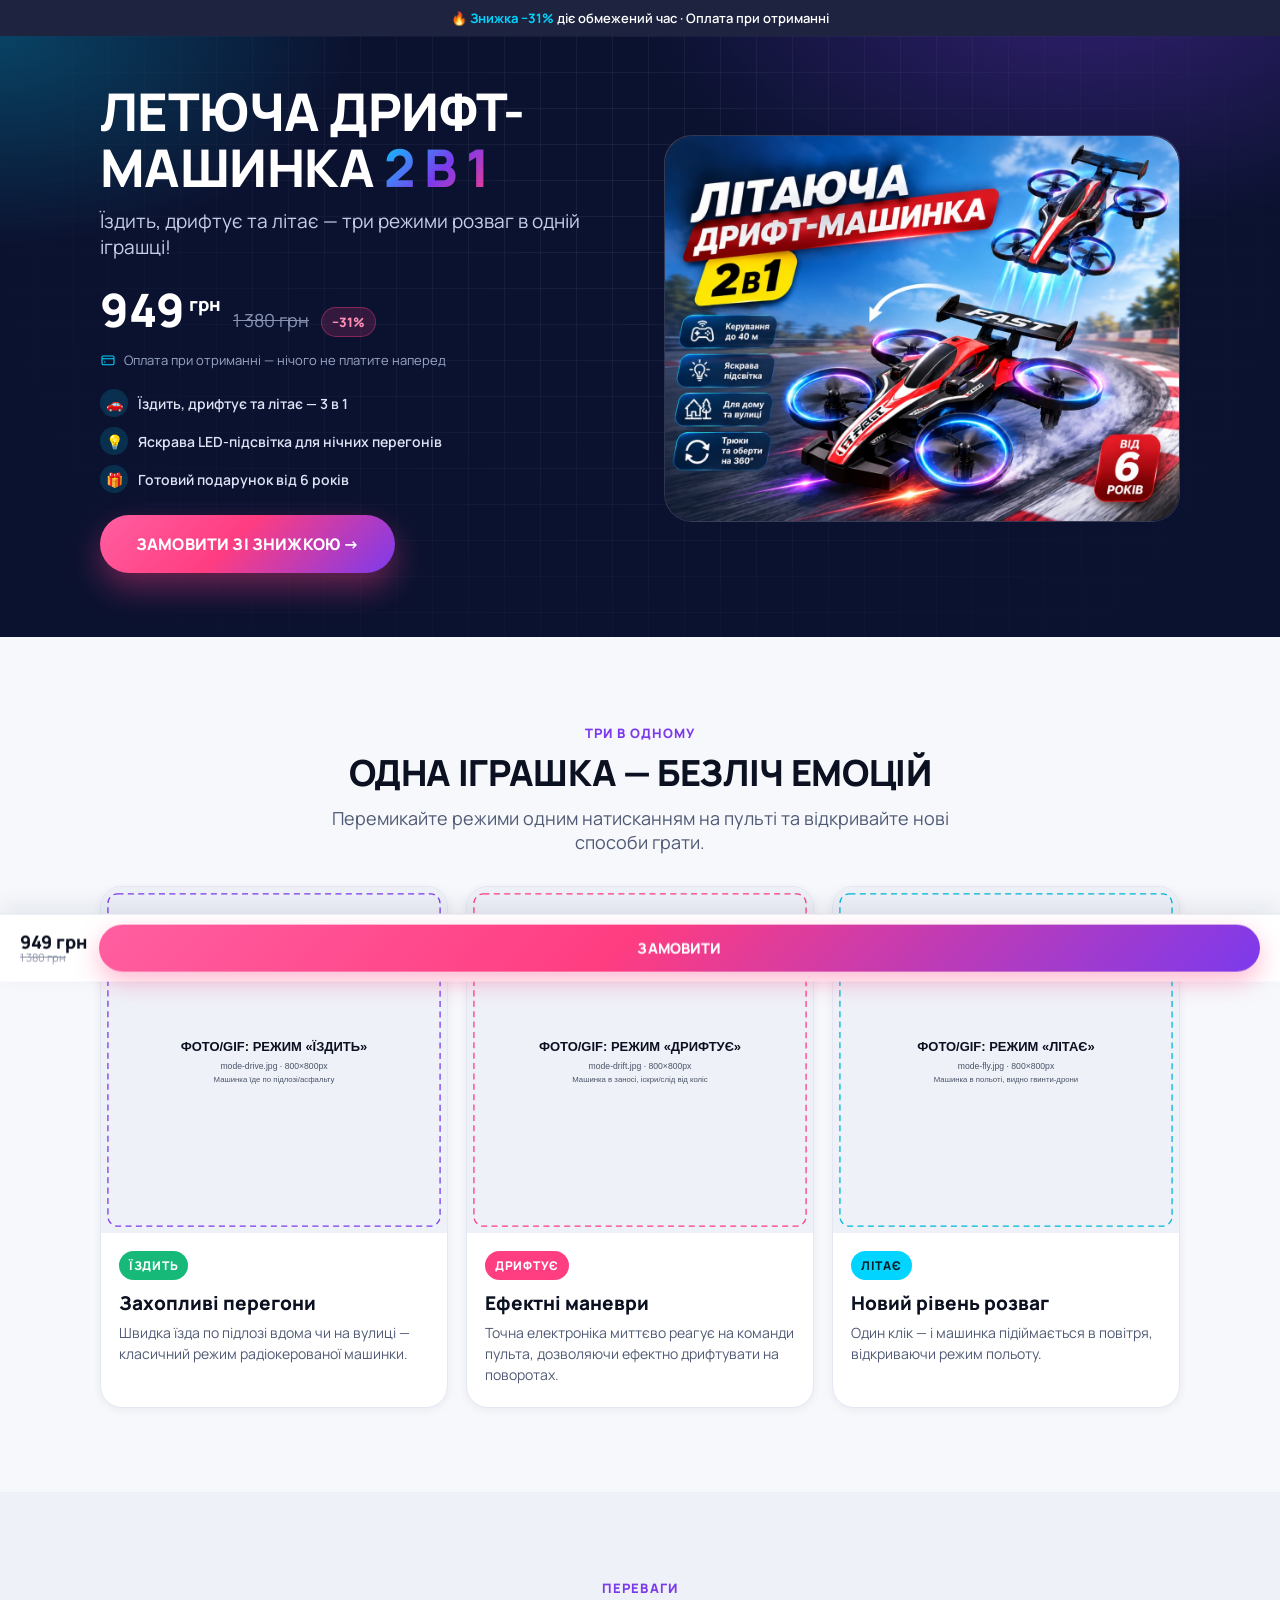
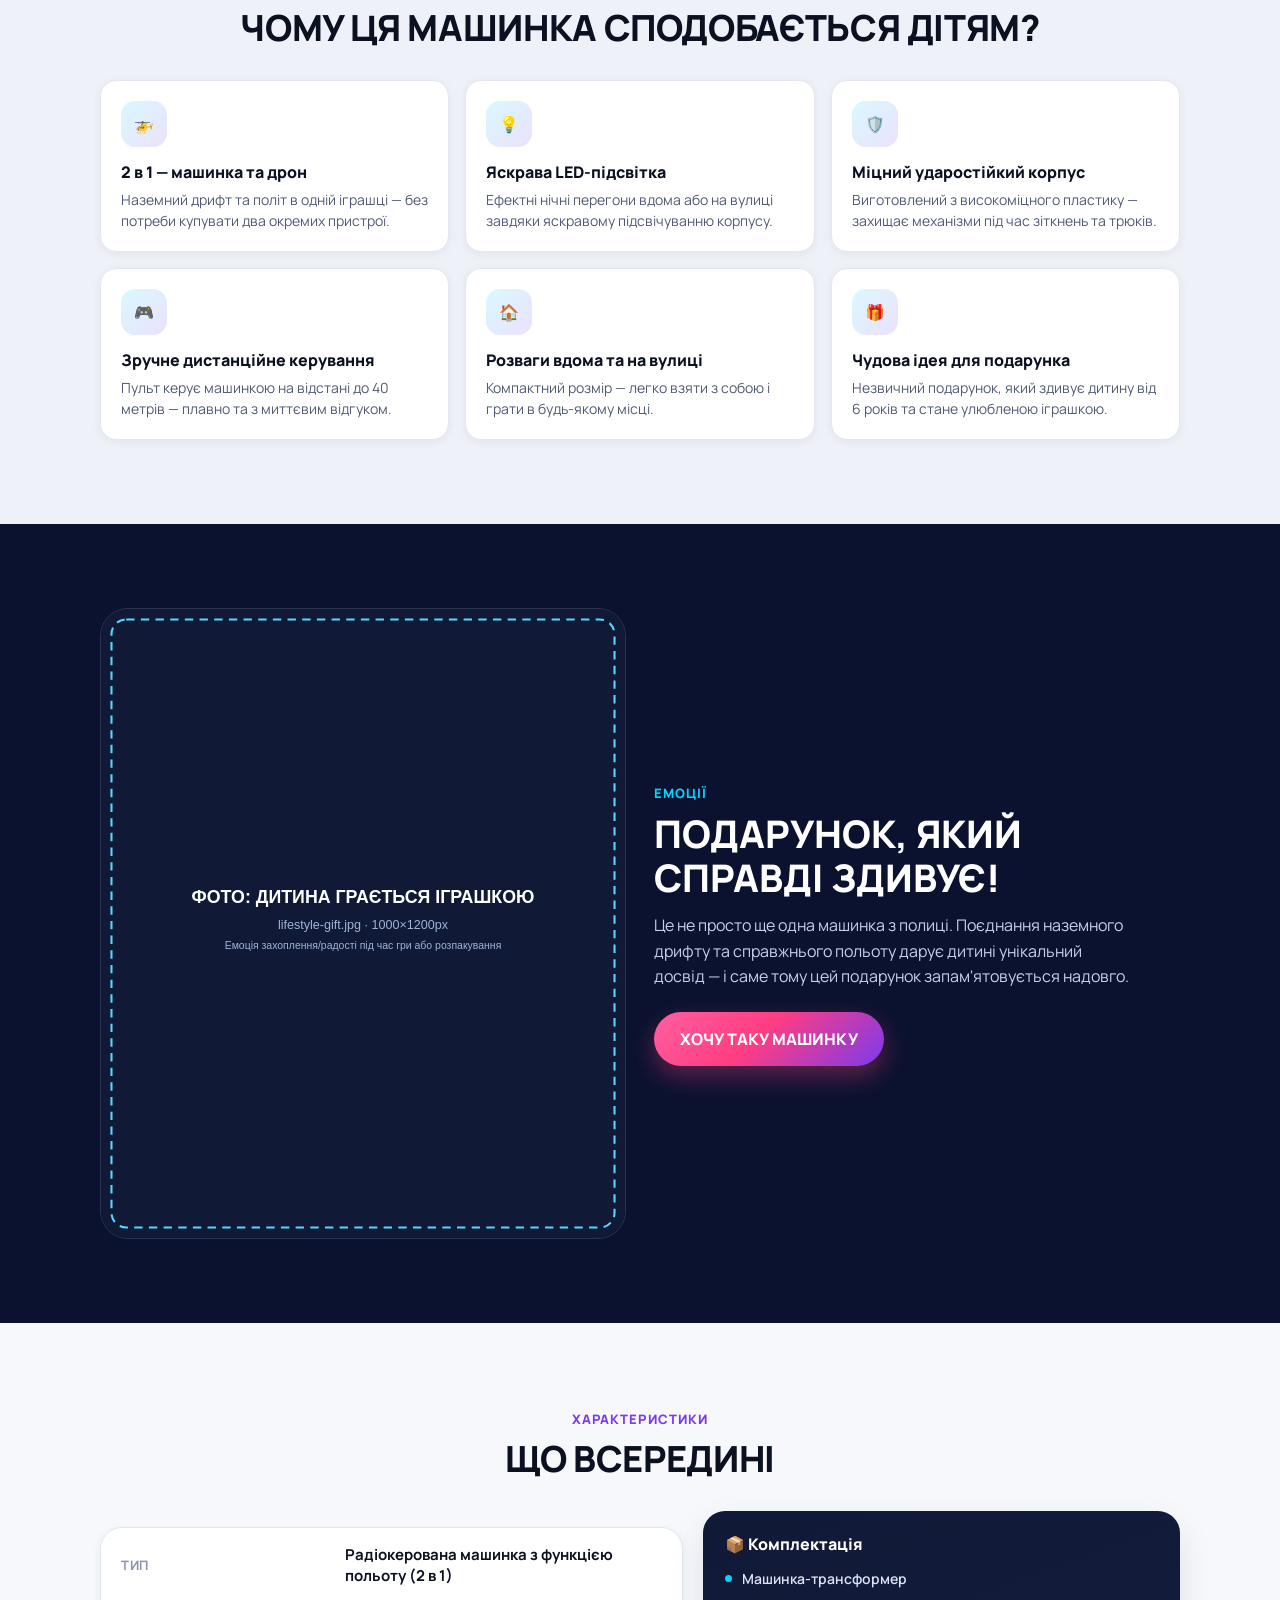
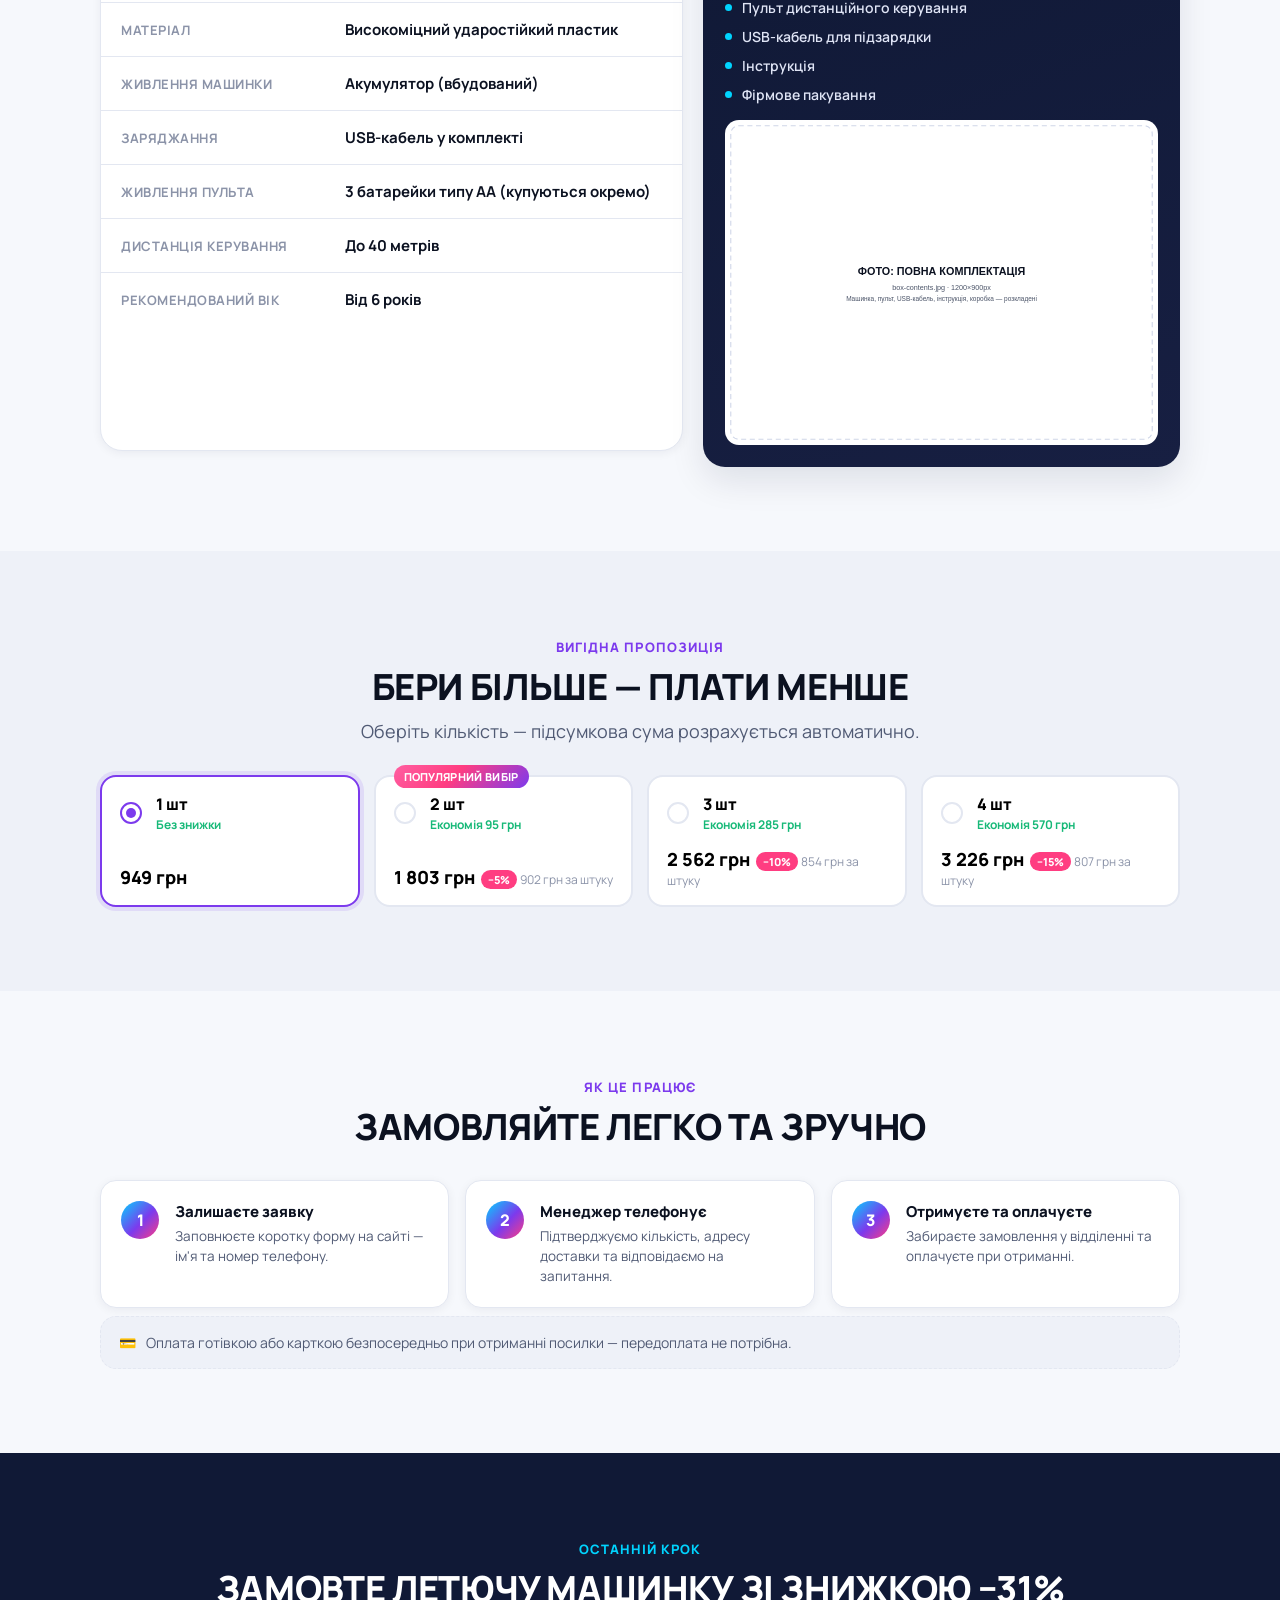
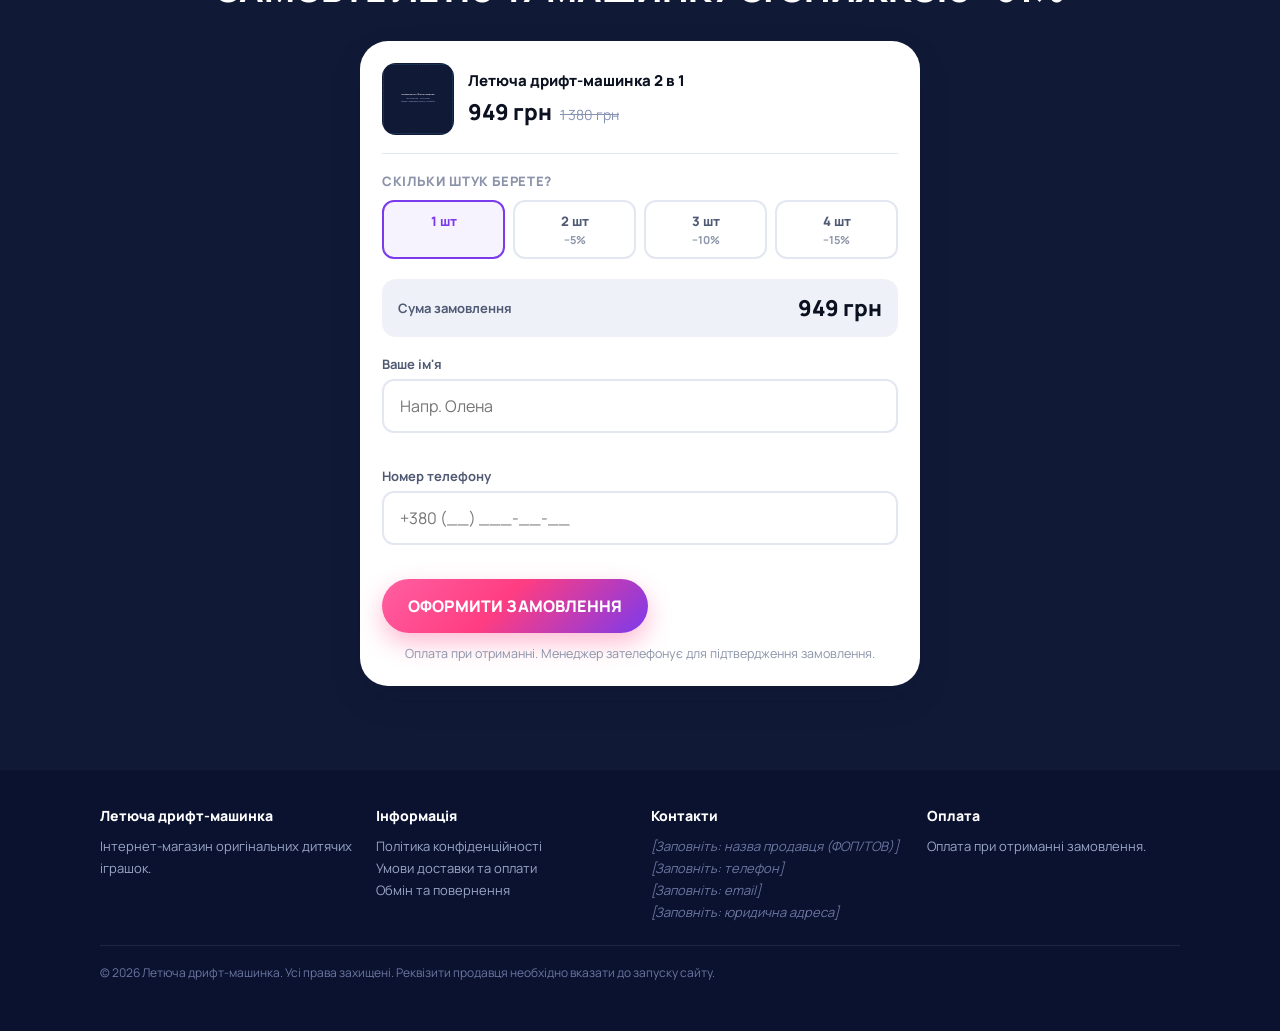
==== index.html @ 85ef07ac "Remove discount and trust badges from index.html Removed discount and trust badges from hero media s" ====
<!doctype html>
<html lang="uk">
<head>
<meta charset="UTF-8">
<meta name="viewport" content="width=device-width, initial-scale=1, viewport-fit=cover">
<title>Летюча дрифт-машинка 2 в 1 — їздить, дрифтує, літає | Знижка −31%</title>
<meta name="description" content="Радіокерована іграшка 2 в 1: їздить, дрифтує та літає. Акційна ціна 949 грн замість 1380 грн. Оплата при отриманні, доставка по всій Україні.">
<meta name="robots" content="index, follow">
<link rel="canonical" href="https://driftfly.online/">

<!-- Open Graph -->
<meta property="og:type" content="product">
<meta property="og:locale" content="uk_UA">
<meta property="og:title" content="Летюча дрифт-машинка 2 в 1 — Знижка −31%">
<meta property="og:description" content="Їздить, дрифтує та літає — три режими розваг в одній іграшці! Акція 949 грн замість 1380 грн.">
<meta property="og:image" content="https://driftfly.online/assets/img/og-image.jpg">
<meta property="og:url" content="https://driftfly.online/">
<meta name="twitter:card" content="summary_large_image">

<meta name="theme-color" content="#0b1230">
<link rel="icon" type="image/svg+xml" href="assets/img/favicon.svg">
<link rel="preconnect" href="https://fonts.googleapis.com">
<link rel="preconnect" href="https://fonts.gstatic.com" crossorigin>
<link href="https://fonts.googleapis.com/css2?family=Manrope:wght@500;600;700;800;900&display=swap" rel="stylesheet">
<link rel="stylesheet" href="assets/css/style.css">

<!--
  TODO перед запуском реклами:
  1) Вставте ID пікселів нижче (Meta Pixel, TikTok Pixel, GA4) замість заглушок.
  2) Замініть усі зображення у assets/img/ на реальні фото товару (назви файлів підписані).
-->

<!-- Meta Pixel Code -->
<script>
!function(f,b,e,v,n,t,s)
{if(f.fbq)return;n=f.fbq=function(){n.callMethod?
n.callMethod.apply(n,arguments):n.queue.push(arguments)};
if(!f._fbq)f._fbq=n;n.push=n;n.loaded=!0;n.version='2.0';
n.queue=[];t=b.createElement(e);t.async=!0;
t.src=v;s=b.getElementsByTagName(e)[0];
s.parentNode.insertBefore(t,s)}(window, document,'script',
'https://connect.facebook.net/en_US/fbevents.js');
fbq('init', '1813919706568959');
fbq('track', 'PageView');
</script>
<noscript><img height="1" width="1" style="display:none"
src="https://www.facebook.com/tr?id=1813919706568959&ev=PageView&noscript=1"
/></noscript>
<!-- End Meta Pixel Code -->

<!-- TikTok Pixel (заглушка — вставте свій PIXEL_ID) -->
<!--
<script>
!function (w, d, t) {w.TiktokAnalyticsObject=t;var ttq=w[t]=w[t]||[];ttq.methods=["page","track","identify","instances","debug","on","off","once","ready","alias","group","enableCookie","disableCookie"],ttq.setAndDefer=function(t,e){t[e]=function(){t.push([e].concat(Array.prototype.slice.call(arguments,0)))}};for(var i=0;i<ttq.methods.length;i++)ttq.setAndDefer(ttq,ttq.methods[i]);ttq.load=function(e,n){var i="https://analytics.tiktok.com/i18n/pixel/events.js";ttq._i=ttq._i||{},ttq._i[e]=[],ttq._i[e]._u=i,ttq._t=ttq._t||{},ttq._t[e]=+new Date,ttq._o=ttq._o||{},ttq._o[e]=n||{};var o=d.createElement("script");o.type="text/javascript",o.async=!0,o.src=i+"?sdkid="+e+"&lib="+t;var a=d.getElementsByTagName("script")[0];a.parentNode.insertBefore(o,a)};ttq.load('PIXEL_ID');ttq.page()}(window, document, 'ttq');
</script>
-->

<!-- GA4 (заглушка — вставте свій G-ID) -->
<!--
<script async src="https://www.googletagmanager.com/gtag/js?id=G-XXXXXXX"></script>
<script>window.dataLayer=window.dataLayer||[];function gtag(){dataLayer.push(arguments)}gtag('js',new Date());gtag('config','G-XXXXXXX');</script>
-->
</head>
<body>

<div class="topbar">
  <div class="container">
    <span>🔥 <strong>Знижка −31%</strong> діє обмежений час · Оплата при отриманні</span>
  </div>
</div>

<!-- ======================= HERO ======================= -->
<header class="hero" id="top">
  <div class="container hero-grid">
    <div class="hero-media reveal">
      <div class="hero-media-frame">
        <img src="assets/img/hero-product.jpg" alt="Летюча дрифт-машинка 2 в 1 — радіокерована іграшка, що їздить, дрифтує та літає" width="1200" height="900">
      </div>
    </div>
    <div class="hero-copy">
      <h1 class="hero-title reveal">ЛЕТЮЧА ДРИФТ-МАШИНКА <span>2 В 1</span></h1>
      <p class="hero-subtitle reveal">Їздить, дрифтує та літає — три режими розваг в одній іграшці!</p>

      <div class="hero-price-row reveal">
        <span class="price-now" id="heroPriceNow">949<sup>грн</sup></span>
        <span class="price-old">1 380 грн</span>
        <span class="price-badge">−31%</span>
      </div>
      <p class="hero-cod reveal">
        <svg width="16" height="16" viewBox="0 0 24 24" fill="none"><path d="M3 10h18M6 15h2M5 6h14a2 2 0 0 1 2 2v9a2 2 0 0 1-2 2H5a2 2 0 0 1-2-2V8a2 2 0 0 1 2-2Z" stroke="#00d4ff" stroke-width="1.6"/></svg>
        Оплата при отриманні — нічого не платите наперед
      </p>

      <ul class="hero-perks reveal">
        <li class="hero-perk"><span class="ico">🚗</span>Їздить, дрифтує та літає — 3 в 1</li>
        <li class="hero-perk"><span class="ico">💡</span>Яскрава LED-підсвітка для нічних перегонів</li>
        <li class="hero-perk"><span class="ico">🎁</span>Готовий подарунок від 6 років</li>
      </ul>

      <a href="#order" class="btn btn-cta js-cta reveal" data-cta="hero">
        ЗАМОВИТИ ЗІ ЗНИЖКОЮ →
      </a>
    </div>
  </div>
</header>

<!-- ======================= BLOCK 2: DEMO ======================= -->
<section class="section-pad" id="demo">
  <div class="container">
    <div class="section-head reveal">
      <span class="eyebrow">Три в одному</span>
      <h2 class="section-title">ОДНА ІГРАШКА — БЕЗЛІЧ ЕМОЦІЙ</h2>
      <p class="section-sub">Перемикайте режими одним натисканням на пульті та відкривайте нові способи грати.</p>
    </div>
    <div class="modes-grid">
      <article class="mode-card reveal">
        <img src="assets/img/mode-drive.svg" alt="Машинка в режимі їзди по землі" loading="lazy" width="800" height="800">
        <div class="mode-card-body">
          <span class="mode-tag mode-tag--drive">Їздить</span>
          <h3>Захопливі перегони</h3>
          <p>Швидка їзда по підлозі вдома чи на вулиці — класичний режим радіокерованої машинки.</p>
        </div>
      </article>
      <article class="mode-card reveal">
        <img src="assets/img/mode-drift.svg" alt="Машинка в режимі дрифту з ефектним заносом" loading="lazy" width="800" height="800">
        <div class="mode-card-body">
          <span class="mode-tag mode-tag--drift">Дрифтує</span>
          <h3>Ефектні маневри</h3>
          <p>Точна електроніка миттєво реагує на команди пульта, дозволяючи ефектно дрифтувати на поворотах.</p>
        </div>
      </article>
      <article class="mode-card reveal">
        <img src="assets/img/mode-fly.svg" alt="Машинка в режимі польоту" loading="lazy" width="800" height="800">
        <div class="mode-card-body">
          <span class="mode-tag mode-tag--fly">Літає</span>
          <h3>Новий рівень розваг</h3>
          <p>Один клік — і машинка підіймається в повітря, відкриваючи режим польоту.</p>
        </div>
      </article>
    </div>
  </div>
</section>

<!-- ======================= BLOCK 3: ADVANTAGES ======================= -->
<section class="section-pad" style="background:var(--surface-alt)" id="advantages">
  <div class="container">
    <div class="section-head reveal">
      <span class="eyebrow">Переваги</span>
      <h2 class="section-title">ЧОМУ ЦЯ МАШИНКА СПОДОБАЄТЬСЯ ДІТЯМ?</h2>
    </div>
    <div class="adv-grid">
      <div class="adv-card reveal">
        <div class="adv-ico">🚁</div>
        <h3>2 в 1 — машинка та дрон</h3>
        <p>Наземний дрифт та політ в одній іграшці — без потреби купувати два окремих пристрої.</p>
      </div>
      <div class="adv-card reveal">
        <div class="adv-ico">💡</div>
        <h3>Яскрава LED-підсвітка</h3>
        <p>Ефектні нічні перегони вдома або на вулиці завдяки яскравому підсвічуванню корпусу.</p>
      </div>
      <div class="adv-card reveal">
        <div class="adv-ico">🛡️</div>
        <h3>Міцний ударостійкий корпус</h3>
        <p>Виготовлений з високоміцного пластику — захищає механізми під час зіткнень та трюків.</p>
      </div>
      <div class="adv-card reveal">
        <div class="adv-ico">🎮</div>
        <h3>Зручне дистанційне керування</h3>
        <p>Пульт керує машинкою на відстані до 40 метрів — плавно та з миттєвим відгуком.</p>
      </div>
      <div class="adv-card reveal">
        <div class="adv-ico">🏠</div>
        <h3>Розваги вдома та на вулиці</h3>
        <p>Компактний розмір — легко взяти з собою і грати в будь-якому місці.</p>
      </div>
      <div class="adv-card reveal">
        <div class="adv-ico">🎁</div>
        <h3>Чудова ідея для подарунка</h3>
        <p>Незвичний подарунок, який здивує дитину від 6 років та стане улюбленою іграшкою.</p>
      </div>
    </div>
  </div>
</section>

<!-- ======================= BLOCK 4: EMOTIONAL ======================= -->
<section class="section-pad emo" id="emotional">
  <div class="container emo-grid">
    <div class="emo-media reveal">
      <img src="assets/img/lifestyle-gift.svg" alt="Дитина грається летючою дрифт-машинкою" loading="lazy" width="1000" height="1200">
    </div>
    <div class="reveal">
      <span class="eyebrow" style="color:var(--cyan)">Емоції</span>
      <h2>ПОДАРУНОК, ЯКИЙ СПРАВДІ ЗДИВУЄ!</h2>
      <p>Це не просто ще одна машинка з полиці. Поєднання наземного дрифту та справжнього польоту дарує дитині унікальний досвід — і саме тому цей подарунок запам'ятовується надовго.</p>
      <a href="#order" class="btn btn-cta js-cta" data-cta="emotional">ХОЧУ ТАКУ МАШИНКУ</a>
    </div>
  </div>
</section>

<!-- ======================= BLOCK 5: SPECS ======================= -->
<section class="section-pad" id="specs">
  <div class="container">
    <div class="section-head reveal">
      <span class="eyebrow">Характеристики</span>
      <h2 class="section-title">ЩО ВСЕРЕДИНІ</h2>
    </div>
    <div class="specs-wrap">
      <dl class="specs-table reveal">
        <div class="specs-row">
          <dt>Тип</dt>
          <dd>Радіокерована машинка з функцією польоту (2 в 1)</dd>
        </div>
        <div class="specs-row">
          <dt>Матеріал</dt>
          <dd>Високоміцний ударостійкий пластик</dd>
        </div>
        <div class="specs-row">
          <dt>Живлення машинки</dt>
          <dd>Акумулятор (вбудований)</dd>
        </div>
        <div class="specs-row">
          <dt>Заряджання</dt>
          <dd>USB-кабель у комплекті</dd>
        </div>
        <div class="specs-row">
          <dt>Живлення пульта</dt>
          <dd>3 батарейки типу АА (купуються окремо)</dd>
        </div>
        <div class="specs-row">
          <dt>Дистанція керування</dt>
          <dd>До 40 метрів</dd>
        </div>
        <div class="specs-row">
          <dt>Рекомендований вік</dt>
          <dd>Від 6 років</dd>
        </div>
      </dl>
      <div class="kit-card reveal">
        <h3>📦 Комплектація</h3>
        <ul class="kit-list">
          <li><span class="dot"></span>Машинка-трансформер</li>
          <li><span class="dot"></span>Пульт дистанційного керування</li>
          <li><span class="dot"></span>USB-кабель для підзарядки</li>
          <li><span class="dot"></span>Інструкція</li>
          <li><span class="dot"></span>Фірмове пакування</li>
        </ul>
        <img src="assets/img/box-contents.svg" alt="Повна комплектація: машинка, пульт, USB-кабель, інструкція та коробка" loading="lazy" style="margin-top:16px;border-radius:14px" width="1200" height="900">
      </div>
    </div>
  </div>
</section>

<!-- ======================= BLOCK 6: BUNDLES ======================= -->
<section class="section-pad" style="background:var(--surface-alt)" id="bundles">
  <div class="container">
    <div class="section-head reveal">
      <span class="eyebrow">Вигідна пропозиція</span>
      <h2 class="section-title">БЕРИ БІЛЬШЕ — ПЛАТИ МЕНШЕ</h2>
      <p class="section-sub">Оберіть кількість — підсумкова сума розрахується автоматично.</p>
    </div>
    <div class="bundle-grid reveal" id="bundleGrid" role="group" aria-label="Вибір кількості">
      <!-- заповнюється JS із #qtyData, розмітка нижче — фолбек без JS -->
    </div>
    <template id="qtyCardTpl">
      <button type="button" class="qty-card js-qty-card" data-qty="">
        <span class="qty-badge-pop" hidden>ПОПУЛЯРНИЙ ВИБІР</span>
        <span class="qty-left">
          <span class="qty-radio" aria-hidden="true"></span>
          <span>
            <span class="qty-count"></span><br>
            <span class="qty-save"></span>
          </span>
        </span>
        <span class="qty-right">
          <span class="qty-total"></span>
          <span class="qty-each"></span>
        </span>
      </button>
    </template>
  </div>
</section>

<!-- ======================= BLOCK 7: DELIVERY ======================= -->
<section class="section-pad" id="delivery">
  <div class="container">
    <div class="section-head reveal">
      <span class="eyebrow">Як це працює</span>
      <h2 class="section-title">ЗАМОВЛЯЙТЕ ЛЕГКО ТА ЗРУЧНО</h2>
    </div>
    <div class="steps-grid">
      <div class="step-card reveal">
        <span class="step-num">1</span>
        <div><h3>Залишаєте заявку</h3><p>Заповнюєте коротку форму на сайті — ім'я та номер телефону.</p></div>
      </div>
      <div class="step-card reveal">
        <span class="step-num">2</span>
        <div><h3>Менеджер телефонує</h3><p>Підтверджуємо кількість, адресу доставки та відповідаємо на запитання.</p></div>
      </div>
      <div class="step-card reveal">
        <span class="step-num">3</span>
        <div><h3>Отримуєте та оплачуєте</h3><p>Забираєте замовлення у відділенні та оплачуєте при отриманні.</p></div>
      </div>
    </div>
    <p class="cod-note reveal">💳 <span>Оплата готівкою або карткою безпосередньо при отриманні посилки — передоплата не потрібна.</span></p>
  </div>
</section>

<!-- ======================= BLOCK 8: ORDER FORM ======================= -->
<section class="section-pad order-section" id="order">
  <div class="container">
    <div class="section-head reveal">
      <span class="eyebrow" style="color:var(--cyan)">Останній крок</span>
      <h2 class="section-title section-title--light">ЗАМОВТЕ ЛЕТЮЧУ МАШИНКУ ЗІ ЗНИЖКОЮ −31%</h2>
    </div>

    <div class="order-wrap reveal">
      <div class="order-form-inner" id="orderFormInner">
        <div class="order-product">
          <img src="assets/img/hero-product.svg" alt="Летюча дрифт-машинка 2 в 1" width="72" height="72">
          <div>
            <h3>Летюча дрифт-машинка 2 в 1</h3>
            <div class="order-price-row">
              <span class="price-now" id="orderPriceNow">949 грн</span>
              <span class="price-old" id="orderPriceOld">1 380 грн</span>
            </div>
          </div>
        </div>

        <span class="qty-label">Скільки штук берете?</span>
        <div class="order-qty-grid" id="orderQtyGrid" role="group" aria-label="Кількість товару"></div>

        <div class="order-total-row">
          <span>Сума замовлення</span>
          <strong id="orderTotal">949 грн</strong>
        </div>

        <form id="orderForm" novalidate autocomplete="on">
          <div class="form-status" id="formStatus" role="status" aria-live="polite"></div>

          <div class="field">
            <label for="fName">Ваше ім'я</label>
            <input type="text" id="fName" name="name" placeholder="Напр. Олена" autocomplete="name" required minlength="2">
            <div class="field-error" id="fNameError"></div>
          </div>

          <div class="field">
            <label for="fPhone">Номер телефону</label>
            <input type="tel" id="fPhone" name="phone" placeholder="+380 (__) ___-__-__" autocomplete="tel" inputmode="tel" required>
            <div class="field-error" id="fPhoneError"></div>
          </div>

          <input type="hidden" name="qty" id="fQty" value="1">
          <input type="hidden" name="total" id="fTotal" value="949">
          <input type="hidden" name="product" value="Летюча дрифт-машинка 2 в 1">
          <!-- honeypot проти ботів -->
          <input type="text" name="website" id="fHoneypot" class="visually-hidden" tabindex="-1" autocomplete="off">

          <button type="submit" class="btn btn-cta" id="submitBtn">
            <span id="submitBtnText">ОФОРМИТИ ЗАМОВЛЕННЯ</span>
          </button>
          <p class="order-fineprint">Оплата при отриманні. Менеджер зателефонує для підтвердження замовлення.</p>
        </form>
      </div>

      <div class="order-success" id="orderSuccess">
        <div class="ico">
          <svg width="30" height="30" viewBox="0 0 24 24" fill="none"><path d="M5 13l4 4L19 7" stroke="currentColor" stroke-width="2.4" stroke-linecap="round" stroke-linejoin="round"/></svg>
        </div>
        <h3>Дякуємо за замовлення!</h3>
        <p>Ми отримали вашу заявку. Менеджер зателефонує найближчим часом для підтвердження деталей доставки.</p>
      </div>
    </div>
  </div>
</section>

<!-- ======================= FOOTER ======================= -->
<footer class="site-footer" id="contacts">
  <div class="container">
    <div class="footer-grid">
      <div class="footer-col">
        <h4>Летюча дрифт-машинка</h4>
        <p>Інтернет-магазин оригінальних дитячих іграшок.</p>
      </div>
      <div class="footer-col">
        <h4>Інформація</h4>
        <ul>
          <li><a href="privacy-policy.html">Політика конфіденційності</a></li>
          <li><a href="delivery-terms.html">Умови доставки та оплати</a></li>
          <li><a href="returns.html">Обмін та повернення</a></li>
        </ul>
      </div>
      <div class="footer-col">
        <h4>Контакти</h4>
        <p class="footer-fill">
          [Заповніть: назва продавця (ФОП/ТОВ)]<br>
          [Заповніть: телефон]<br>
          [Заповніть: email]<br>
          [Заповніть: юридична адреса]
        </p>
      </div>
      <div class="footer-col">
        <h4>Оплата</h4>
        <p>Оплата при отриманні замовлення.</p>
      </div>
    </div>
    <div class="footer-bottom">
      © <span id="yearNow">2026</span> Летюча дрифт-машинка. Усі права захищені. Реквізити продавця необхідно вказати до запуску сайту.
    </div>
  </div>
</footer>

<!-- ======================= STICKY MOBILE CTA ======================= -->
<div class="sticky-cta" id="stickyCta">
  <div class="sticky-cta-price">
    <span class="now" id="stickyPrice">949 грн</span>
    <span class="old">1 380 грн</span>
  </div>
  <a href="#order" class="btn btn-cta js-cta" data-cta="sticky" style="flex:1">ЗАМОВИТИ</a>
</div>

<script src="assets/js/main.js" defer></script>
</body>
</html>
---- assets/css/style.css ----
/* ===== Design tokens ===== */
:root{
  --bg:#f6f8fc;
  --surface:#ffffff;
  --surface-alt:#eef1f8;
  --ink:#0b1120;
  --ink-soft:#505a74;
  --ink-faint:#8b93a8;
  --line:#e3e7f1;

  --navy:#0b1230;
  --navy-soft:#101936;
  --navy-line:rgba(255,255,255,.12);

  --cyan:#00d4ff;
  --violet:#7c3aed;
  --pink:#ff3d81;
  --grad-brand:linear-gradient(135deg,var(--cyan),var(--violet) 55%,var(--pink));
  --grad-cta:linear-gradient(135deg,#ff5fa1,#ff3d81 45%,#7c3aed);
  --success:#17b978;
  --danger:#e4435d;

  --radius-xl:28px;
  --radius-lg:22px;
  --radius-md:16px;
  --radius-sm:10px;
  --shadow-sm:0 2px 10px rgba(14,20,45,.06);
  --shadow-md:0 14px 34px rgba(14,20,45,.10);
  --shadow-cta:0 10px 24px rgba(255,61,129,.35);

  --container:1120px;
  --gutter:20px;
}

*,*::before,*::after{box-sizing:border-box}
html{scroll-behavior:smooth}
body{
  margin:0;
  background:var(--bg);
  color:var(--ink);
  font-family:"Manrope",-apple-system,BlinkMacSystemFont,"Segoe UI",Roboto,Helvetica,Arial,sans-serif;
  -webkit-font-smoothing:antialiased;
  overflow-x:hidden;
}
img{max-width:100%;height:auto;display:block}
h1,h2,h3,h4,p,ul{margin:0}
ul{padding:0;list-style:none}
a{color:inherit;text-decoration:none}
button{font-family:inherit;cursor:pointer}
.container{max-width:var(--container);margin:0 auto;padding:0 var(--gutter)}
section{position:relative}
.visually-hidden{position:absolute;width:1px;height:1px;overflow:hidden;clip:rect(0 0 0 0);white-space:nowrap}

/* ===== Section heading ===== */
.eyebrow{
  display:inline-block;font-size:13px;font-weight:800;letter-spacing:.08em;
  color:var(--violet);text-transform:uppercase;margin-bottom:10px;
}
.section-title{
  font-size:clamp(24px,5vw,36px);
  font-weight:800;line-height:1.15;letter-spacing:-.01em;
  margin-bottom:12px;
}
.section-title--light{color:#fff}
.section-sub{
  font-size:clamp(15px,3.2vw,18px);color:var(--ink-soft);max-width:640px;
}
.section-head{margin-bottom:32px;text-align:center}
.section-head .section-sub{margin:0 auto}
.section-pad{padding:56px 0}

/* reveal-on-scroll */
.reveal{opacity:0;transform:translateY(18px);transition:opacity .6s ease,transform .6s ease}
.reveal.is-visible{opacity:1;transform:translateY(0)}
@media (prefers-reduced-motion:reduce){
  .reveal{opacity:1;transform:none;transition:none}
  html{scroll-behavior:auto}
}

/* ===== Top bar ===== */
.topbar{
  position:sticky;top:0;z-index:40;background:rgba(11,18,48,.92);
  backdrop-filter:blur(8px);color:#fff;font-size:13px;font-weight:600;
}
.topbar .container{display:flex;align-items:center;justify-content:center;gap:8px;padding:9px var(--gutter);text-align:center}
.topbar strong{color:var(--cyan)}

/* ===== Buttons ===== */
.btn{
  display:inline-flex;align-items:center;justify-content:center;gap:8px;
  border:none;border-radius:999px;font-weight:800;letter-spacing:.01em;
  padding:16px 26px;font-size:16px;transition:transform .15s ease,box-shadow .15s ease,opacity .15s ease;
  width:100%;
}
.btn:active{transform:scale(.98)}
.btn-cta{
  background:var(--grad-cta);color:#fff;box-shadow:var(--shadow-cta);
}
.btn-cta:hover{box-shadow:0 16px 30px rgba(255,61,129,.42)}
.btn-ghost{
  background:#fff;color:var(--navy);border:2px solid var(--line);
}
.btn-sm{width:auto;padding:10px 18px;font-size:14px}
.btn[disabled]{opacity:.6;pointer-events:none}
.btn-icon-pulse{position:relative}

/* ===== HERO ===== */
.hero{
  background:
    radial-gradient(760px 420px at 85% -10%, rgba(124,58,237,.35), transparent 60%),
    radial-gradient(640px 380px at 0% 0%, rgba(0,212,255,.25), transparent 55%),
    var(--navy);
  color:#fff;
  padding:28px 0 40px;
  overflow:hidden;
}
.hero::after{
  content:"";position:absolute;inset:0;pointer-events:none;opacity:.5;
  background-image:linear-gradient(var(--navy-line) 1px,transparent 1px),linear-gradient(90deg,var(--navy-line) 1px,transparent 1px);
  background-size:36px 36px;
  mask-image:radial-gradient(circle at 50% 20%, #000 0%, transparent 72%);
}
.hero .container{position:relative;z-index:1}
.hero-grid{display:grid;gap:28px}
.hero-media{order:1}
.hero-media-frame{
  position:relative;border-radius:var(--radius-xl);overflow:hidden;
  background:linear-gradient(160deg,rgba(255,255,255,.06),rgba(255,255,255,0));
  border:1px solid rgba(255,255,255,.14);
}
.hero-media-frame img{border-radius:var(--radius-xl)}
.badge-discount{
  position:absolute;top:14px;left:14px;background:var(--grad-cta);color:#fff;
  font-weight:800;font-size:13px;padding:8px 14px;border-radius:999px;box-shadow:var(--shadow-cta);
}
.badge-trust{
  position:absolute;bottom:14px;right:14px;background:rgba(11,18,48,.8);
  border:1px solid rgba(255,255,255,.18);color:#fff;font-size:12px;font-weight:700;
  padding:8px 12px;border-radius:999px;backdrop-filter:blur(4px);
}
.hero-copy{order:2}
.hero-title{
  font-size:clamp(28px,7.2vw,46px);font-weight:900;line-height:1.08;letter-spacing:-.01em;
  margin-bottom:12px;
}
.hero-title span{
  background:var(--grad-brand);-webkit-background-clip:text;background-clip:text;color:transparent;
}
.hero-subtitle{font-size:clamp(15px,4vw,19px);color:#c7cfe8;margin-bottom:18px;max-width:46ch}
.hero-price-row{
  display:flex;align-items:baseline;gap:12px;flex-wrap:wrap;margin-bottom:6px;
}
.price-now{font-size:clamp(34px,9vw,46px);font-weight:900;color:#fff}
.price-now sup{font-size:.4em;font-weight:800;margin-left:4px}
.price-old{font-size:18px;color:#8893b4;text-decoration:line-through}
.price-badge{
  background:rgba(255,61,129,.16);color:#ff8fb8;border:1px solid rgba(255,61,129,.4);
  font-weight:800;font-size:13px;padding:5px 10px;border-radius:999px;
}
.hero-cod{font-size:13px;color:#9aa6c6;margin:10px 0 20px;display:flex;align-items:center;gap:8px}
.hero-cod svg{flex:none}
.hero-perks{display:grid;gap:10px;margin-bottom:22px}
.hero-perk{display:flex;align-items:center;gap:10px;font-size:14px;color:#dfe4f5;font-weight:600}
.hero-perk .ico{
  flex:none;width:28px;height:28px;border-radius:50%;display:grid;place-items:center;
  background:rgba(0,212,255,.15);color:var(--cyan);
}
.hero .btn-cta{box-shadow:0 14px 32px rgba(255,61,129,.4)}

/* ===== Modes block ===== */
.modes-grid{display:grid;gap:18px}
.mode-card{
  background:var(--surface);border-radius:var(--radius-lg);overflow:hidden;
  box-shadow:var(--shadow-sm);border:1px solid var(--line);
}
.mode-card img{aspect-ratio:1/1;object-fit:cover;width:100%}
.mode-card-body{padding:18px 18px 22px}
.mode-tag{
  display:inline-flex;align-items:center;gap:6px;font-size:12px;font-weight:800;
  text-transform:uppercase;letter-spacing:.06em;color:#fff;padding:6px 10px;border-radius:999px;margin-bottom:10px;
}
.mode-tag--drive{background:#17b978}
.mode-tag--drift{background:var(--pink)}
.mode-tag--fly{background:var(--cyan);color:#06222c}
.mode-card h3{font-size:19px;font-weight:800;margin-bottom:6px}
.mode-card p{font-size:14px;color:var(--ink-soft);line-height:1.5}

/* ===== Advantages ===== */
.adv-grid{display:grid;gap:16px}
.adv-card{
  background:var(--surface);border:1px solid var(--line);border-radius:var(--radius-md);
  padding:20px;box-shadow:var(--shadow-sm);
}
.adv-ico{
  width:46px;height:46px;border-radius:14px;display:grid;place-items:center;margin-bottom:14px;
  background:linear-gradient(135deg,rgba(0,212,255,.15),rgba(124,58,237,.15));color:var(--violet);
}
.adv-card h3{font-size:16px;font-weight:800;margin-bottom:6px}
.adv-card p{font-size:14px;color:var(--ink-soft);line-height:1.5}

/* ===== Emotional block ===== */
.emo{background:var(--navy);color:#fff;overflow:hidden}
.emo-grid{display:grid;gap:28px;align-items:center}
.emo-media{border-radius:var(--radius-xl);overflow:hidden;border:1px solid rgba(255,255,255,.14)}
.emo h2{font-size:clamp(26px,6.5vw,38px);font-weight:900;line-height:1.15;margin-bottom:14px}
.emo p{color:#c7cfe8;font-size:16px;line-height:1.6;margin-bottom:22px;max-width:48ch}
.emo .btn-cta{max-width:340px}

/* ===== Specs ===== */
.specs-wrap{display:grid;gap:20px}
.specs-table{
  background:var(--surface);border:1px solid var(--line);border-radius:var(--radius-lg);
  overflow:hidden;box-shadow:var(--shadow-sm);
}
.specs-row{display:grid;grid-template-columns:1fr;gap:4px;padding:16px 20px;border-bottom:1px solid var(--line)}
.specs-row:last-child{border-bottom:none}
.specs-row dt{font-size:13px;color:var(--ink-faint);font-weight:700;text-transform:uppercase;letter-spacing:.04em}
.specs-row dd{font-size:15px;font-weight:700;color:var(--ink);margin:0}
.kit-card{
  background:linear-gradient(160deg,#101936,#171f42);color:#fff;border-radius:var(--radius-lg);
  padding:22px;box-shadow:var(--shadow-md);
}
.kit-card h3{font-size:16px;font-weight:800;margin-bottom:14px;display:flex;align-items:center;gap:8px}
.kit-list{display:grid;gap:10px}
.kit-list li{display:flex;align-items:center;gap:10px;font-size:14px;color:#dfe4f5;font-weight:600}
.kit-list .dot{width:7px;height:7px;border-radius:50%;background:var(--cyan);flex:none}

/* ===== Bundle / quantity ===== */
.bundle-grid{display:grid;gap:14px}
.qty-card{
  position:relative;text-align:left;background:var(--surface);border:2px solid var(--line);
  border-radius:var(--radius-md);padding:16px 18px;display:flex;align-items:center;justify-content:space-between;
  transition:border-color .15s ease,box-shadow .15s ease,transform .1s ease;width:100%;
}
.qty-card:active{transform:scale(.99)}
.qty-card.is-active{border-color:var(--violet);box-shadow:0 0 0 4px rgba(124,58,237,.12)}
.qty-badge-pop{
  position:absolute;top:-12px;left:18px;background:var(--grad-cta);color:#fff;font-size:11px;font-weight:800;
  padding:4px 10px;border-radius:999px;letter-spacing:.03em;text-transform:uppercase;
}
.qty-left{display:flex;align-items:center;gap:14px}
.qty-radio{
  width:22px;height:22px;border-radius:50%;border:2px solid var(--line);flex:none;position:relative;
}
.qty-card.is-active .qty-radio{border-color:var(--violet)}
.qty-card.is-active .qty-radio::after{
  content:"";position:absolute;inset:4px;border-radius:50%;background:var(--violet);
}
.qty-count{font-size:16px;font-weight:800}
.qty-save{font-size:12px;color:var(--success);font-weight:700}
.qty-right{text-align:right}
.qty-total{font-size:18px;font-weight:900}
.qty-each{font-size:12px;color:var(--ink-faint)}
.qty-off{
  display:inline-block;font-size:11px;font-weight:800;color:#fff;background:var(--pink);
  padding:2px 7px;border-radius:999px;margin-left:6px;vertical-align:middle;
}

/* ===== Steps ===== */
.steps-grid{display:grid;gap:16px}
.step-card{
  background:var(--surface);border:1px solid var(--line);border-radius:var(--radius-md);
  padding:20px;box-shadow:var(--shadow-sm);display:flex;gap:16px;align-items:flex-start;
}
.step-num{
  flex:none;width:38px;height:38px;border-radius:50%;background:var(--grad-brand);color:#fff;
  display:grid;place-items:center;font-weight:900;font-size:16px;
}
.step-card h3{font-size:15px;font-weight:800;margin-bottom:4px}
.step-card p{font-size:13.5px;color:var(--ink-soft);line-height:1.5}
.cod-note{
  margin-top:8px;background:var(--surface-alt);border:1px dashed var(--line);border-radius:var(--radius-md);
  padding:16px 18px;font-size:14px;color:var(--ink-soft);display:flex;gap:10px;align-items:flex-start;
}

/* ===== Order form ===== */
.order-section{background:var(--navy-soft);color:#fff}
.order-wrap{
  background:var(--surface);color:var(--ink);border-radius:var(--radius-xl);
  padding:22px;box-shadow:var(--shadow-md);max-width:560px;margin:0 auto;
}
.order-product{display:flex;gap:14px;align-items:center;margin-bottom:18px;padding-bottom:18px;border-bottom:1px solid var(--line)}
.order-product img{width:72px;height:72px;border-radius:14px;object-fit:cover;flex:none;background:var(--surface-alt)}
.order-product h3{font-size:15px;font-weight:800;margin-bottom:6px}
.order-price-row{display:flex;align-items:baseline;gap:8px}
.order-price-row .price-now{font-size:22px;color:var(--ink)}
.order-price-row .price-old{font-size:14px}
.qty-label{font-size:13px;font-weight:800;color:var(--ink-faint);text-transform:uppercase;letter-spacing:.05em;margin-bottom:10px;display:block}
.order-qty-grid{display:grid;grid-template-columns:repeat(4,1fr);gap:8px;margin-bottom:20px}
.qty-pill{
  border:2px solid var(--line);border-radius:12px;padding:10px 4px;text-align:center;background:#fff;
  font-size:13px;font-weight:800;color:var(--ink-soft);position:relative;
}
.qty-pill small{display:block;font-weight:700;font-size:11px;color:var(--ink-faint);margin-top:2px}
.qty-pill.is-active{border-color:var(--violet);color:var(--violet);background:rgba(124,58,237,.06)}
.order-total-row{
  display:flex;align-items:center;justify-content:space-between;background:var(--surface-alt);
  border-radius:14px;padding:14px 16px;margin-bottom:18px;
}
.order-total-row span:first-child{font-size:13px;font-weight:700;color:var(--ink-soft)}
.order-total-row strong{font-size:22px;font-weight:900}
.field{margin-bottom:14px}
.field label{display:block;font-size:13px;font-weight:700;margin-bottom:6px;color:var(--ink-soft)}
.field input{
  width:100%;border:2px solid var(--line);border-radius:12px;padding:14px 16px;font-size:16px;
  font-family:inherit;color:var(--ink);background:#fff;transition:border-color .15s ease;
}
.field input:focus{outline:none;border-color:var(--violet)}
.field input.is-invalid{border-color:var(--danger)}
.field-error{font-size:12px;color:var(--danger);margin-top:6px;min-height:14px}
.form-status{
  display:none;align-items:center;gap:10px;font-size:14px;font-weight:700;border-radius:12px;
  padding:12px 14px;margin-bottom:14px;
}
.form-status.is-error{display:flex;background:rgba(228,67,93,.1);color:var(--danger)}
.form-status.is-success{display:flex;background:rgba(23,185,120,.1);color:var(--success)}
.order-fineprint{font-size:12.5px;color:var(--ink-faint);text-align:center;margin-top:12px;line-height:1.5}
.order-success{
  display:none;text-align:center;padding:30px 10px;
}
.order-success.is-visible{display:block}
.order-success .ico{
  width:64px;height:64px;border-radius:50%;background:rgba(23,185,120,.12);color:var(--success);
  display:grid;place-items:center;margin:0 auto 14px;
}
.order-success h3{font-size:19px;font-weight:800;margin-bottom:8px}
.order-success p{font-size:14px;color:var(--ink-soft);line-height:1.5}
.order-form-inner.is-hidden{display:none}

/* ===== Footer ===== */
.site-footer{background:var(--navy);color:#9aa6c6;padding:36px 0 110px;font-size:13px}
.footer-grid{display:grid;gap:22px;margin-bottom:22px}
.footer-col h4{color:#fff;font-size:14px;font-weight:800;margin-bottom:10px}
.footer-col p,.footer-col li{line-height:1.7}
.footer-col a:hover{color:#fff}
.footer-fill{color:#6b76a0;font-style:italic}
.footer-bottom{border-top:1px solid rgba(255,255,255,.08);padding-top:18px;font-size:12px;color:#6b76a0}

/* ===== Sticky mobile CTA ===== */
.sticky-cta{
  position:fixed;left:0;right:0;bottom:0;z-index:50;
  background:rgba(255,255,255,.98);backdrop-filter:blur(10px);
  border-top:1px solid var(--line);padding:10px var(--gutter);
  display:flex;align-items:center;gap:12px;
  box-shadow:0 -8px 24px rgba(14,20,45,.08);
  transform:translateY(120%);transition:transform .25s ease;
}
.sticky-cta.is-visible{transform:translateY(0)}
.sticky-cta-price{flex:none;line-height:1.1}
.sticky-cta-price .now{font-size:18px;font-weight:900;color:var(--ink)}
.sticky-cta-price .old{font-size:11px;color:var(--ink-faint);text-decoration:line-through;display:block}
.sticky-cta .btn{padding:14px 18px;font-size:14.5px}

/* ===== Tablet/Desktop ===== */
@media (min-width:768px){
  .section-pad{padding:84px 0}
  .hero{padding:48px 0 64px}
  .hero-grid{grid-template-columns:1fr 1fr;align-items:center;gap:48px}
  .hero-media{order:2}
  .hero-copy{order:1}
  .modes-grid{grid-template-columns:repeat(3,1fr)}
  .adv-grid{grid-template-columns:repeat(3,1fr)}
  .emo-grid{grid-template-columns:1fr 1fr}
  .specs-wrap{grid-template-columns:1.1fr .9fr}
  .specs-row{grid-template-columns:220px 1fr;align-items:center}
  .bundle-grid{grid-template-columns:repeat(4,1fr)}
  .qty-card{flex-direction:column;align-items:flex-start;gap:14px}
  .qty-right{text-align:left}
  .steps-grid{grid-template-columns:repeat(3,1fr)}
  .footer-grid{grid-template-columns:repeat(4,1fr)}
  .btn{width:auto}
  .hero .btn-cta{width:auto;padding:18px 36px}
  .site-footer{padding-bottom:50px}
}
@media (min-width:1024px){
  .hero-title{font-size:52px}
}
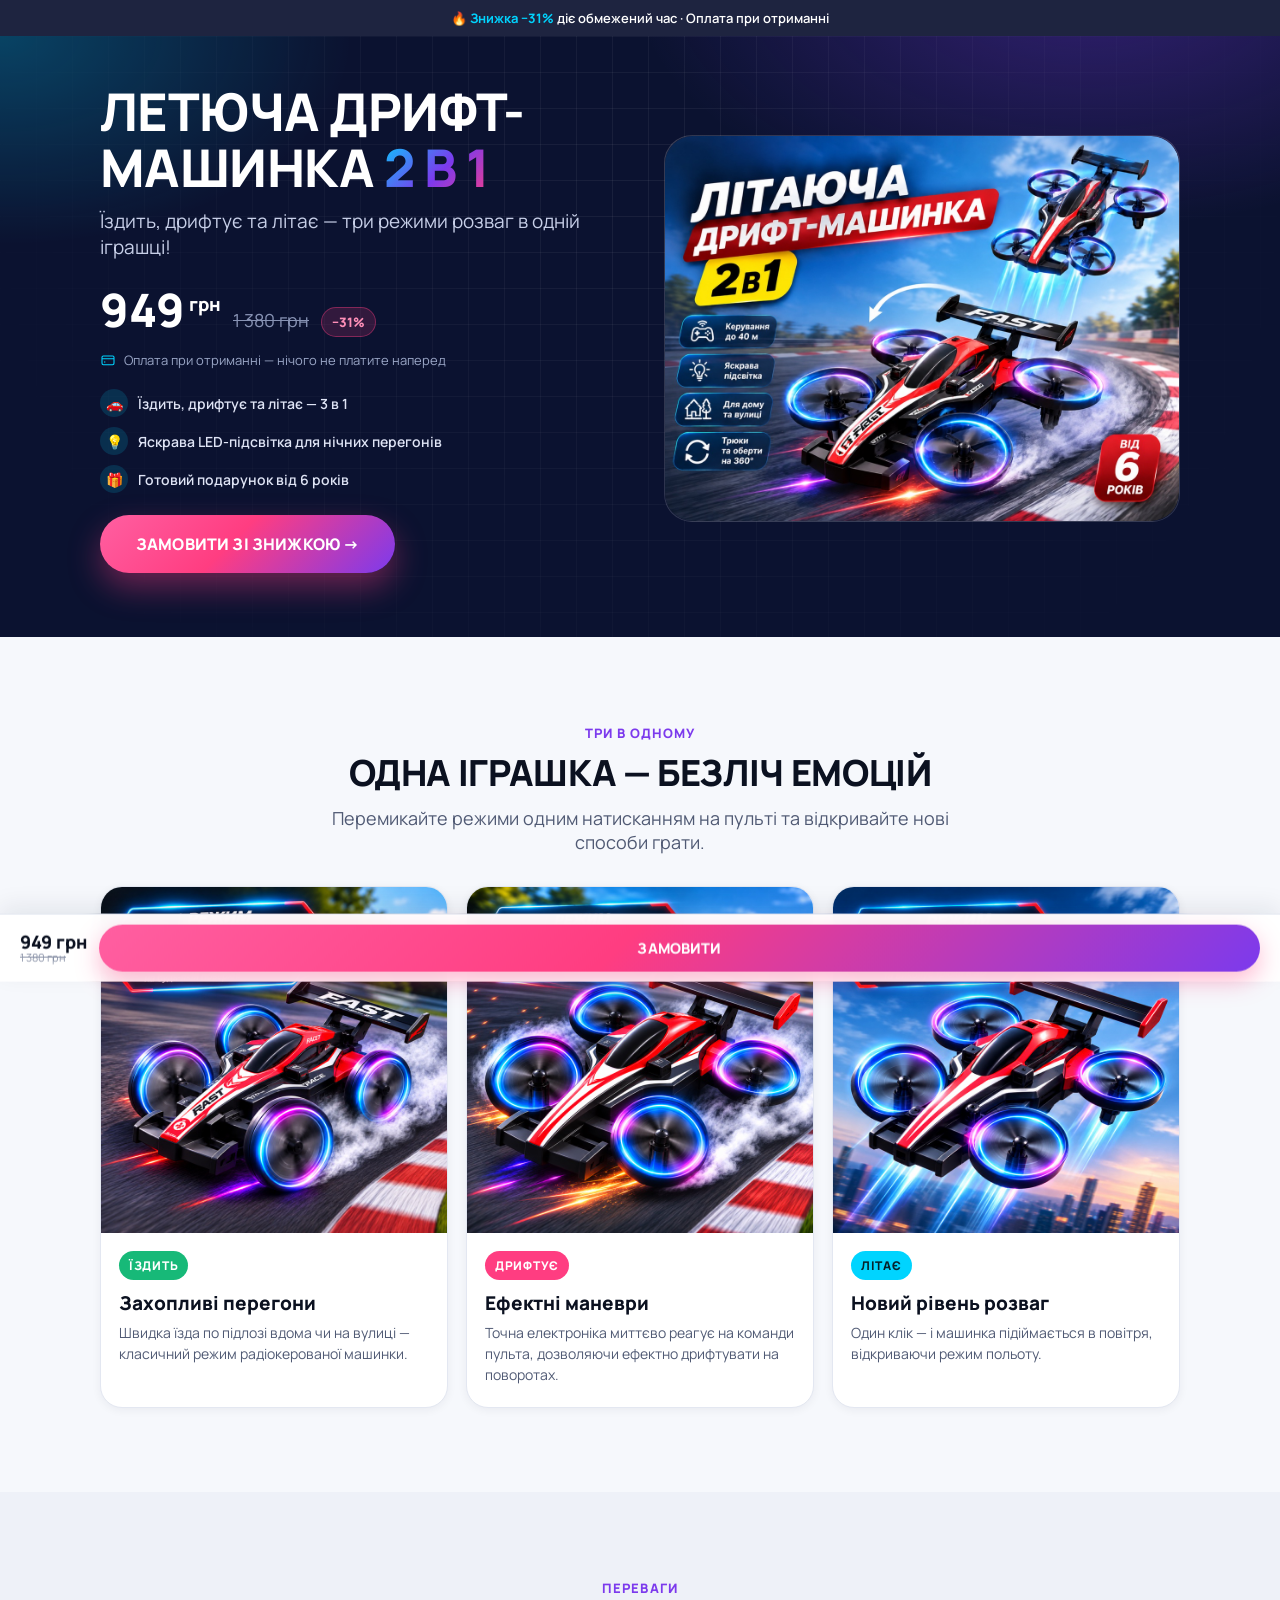
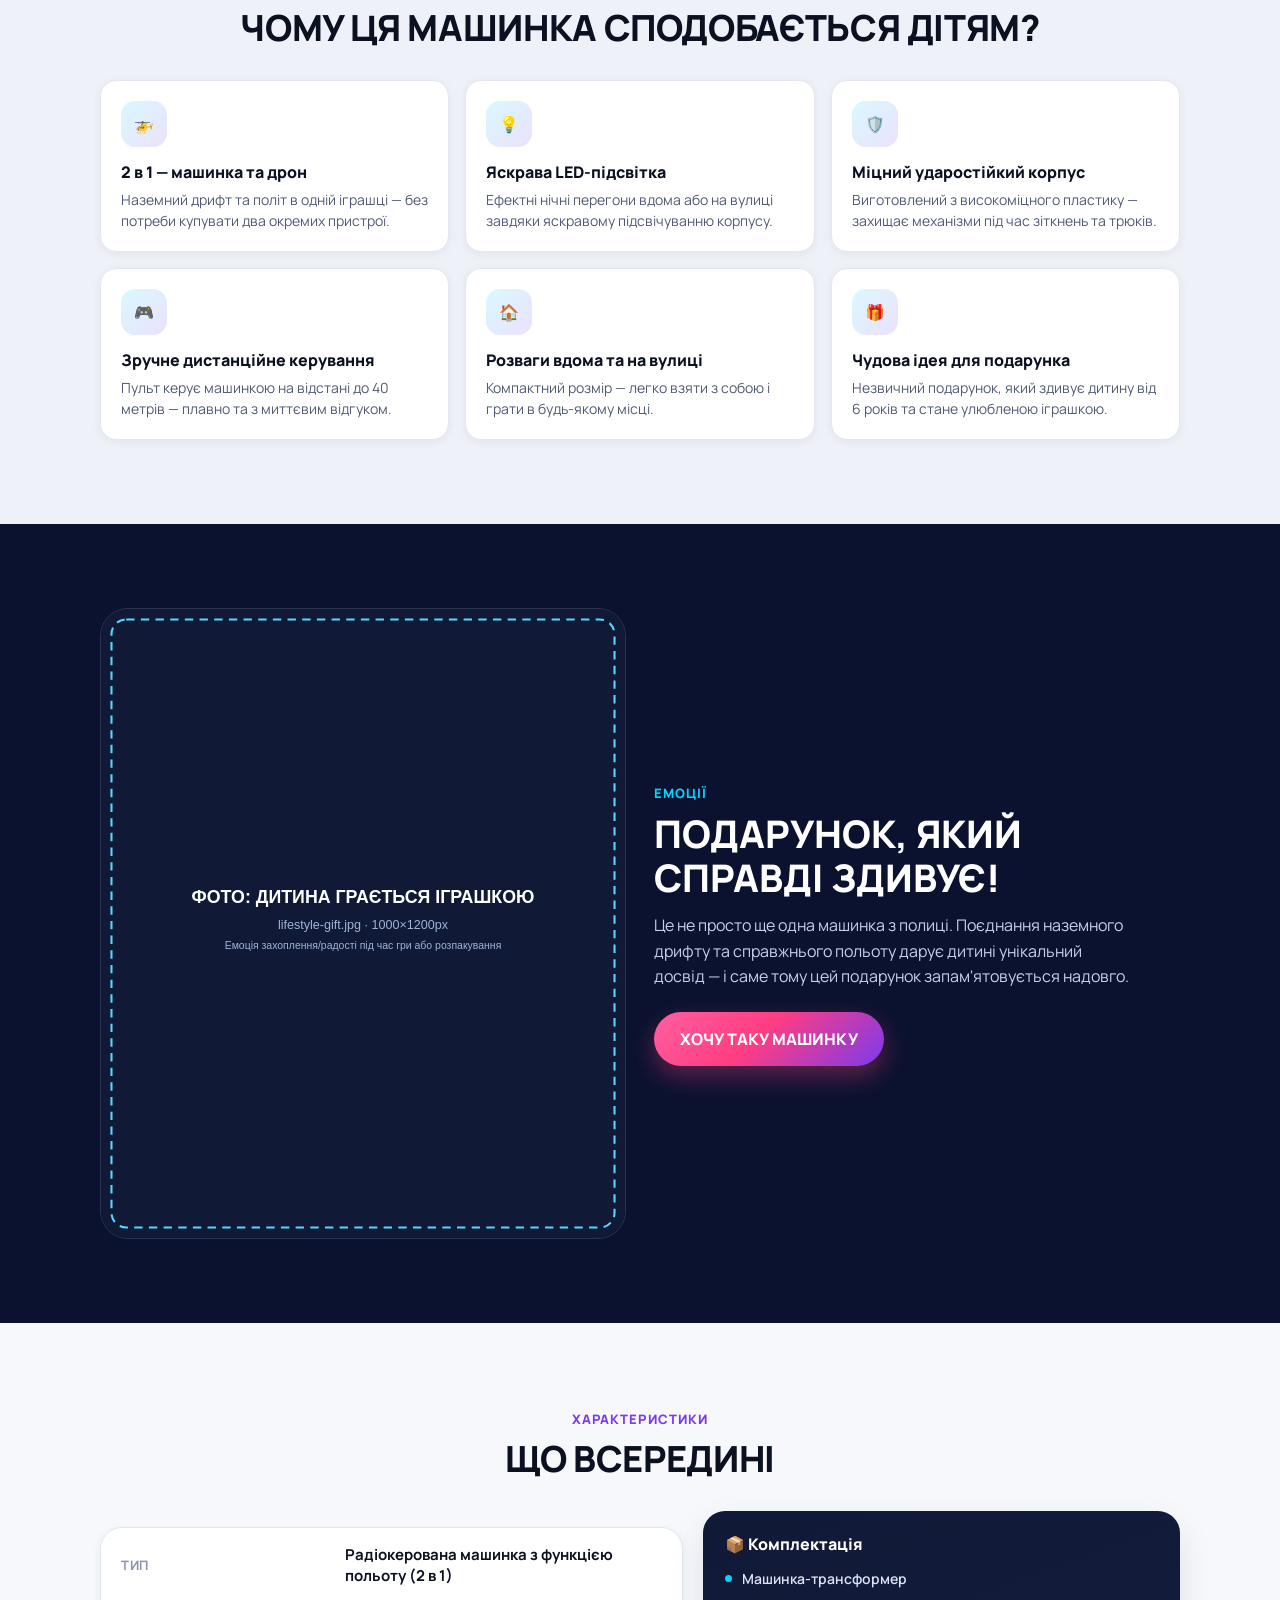
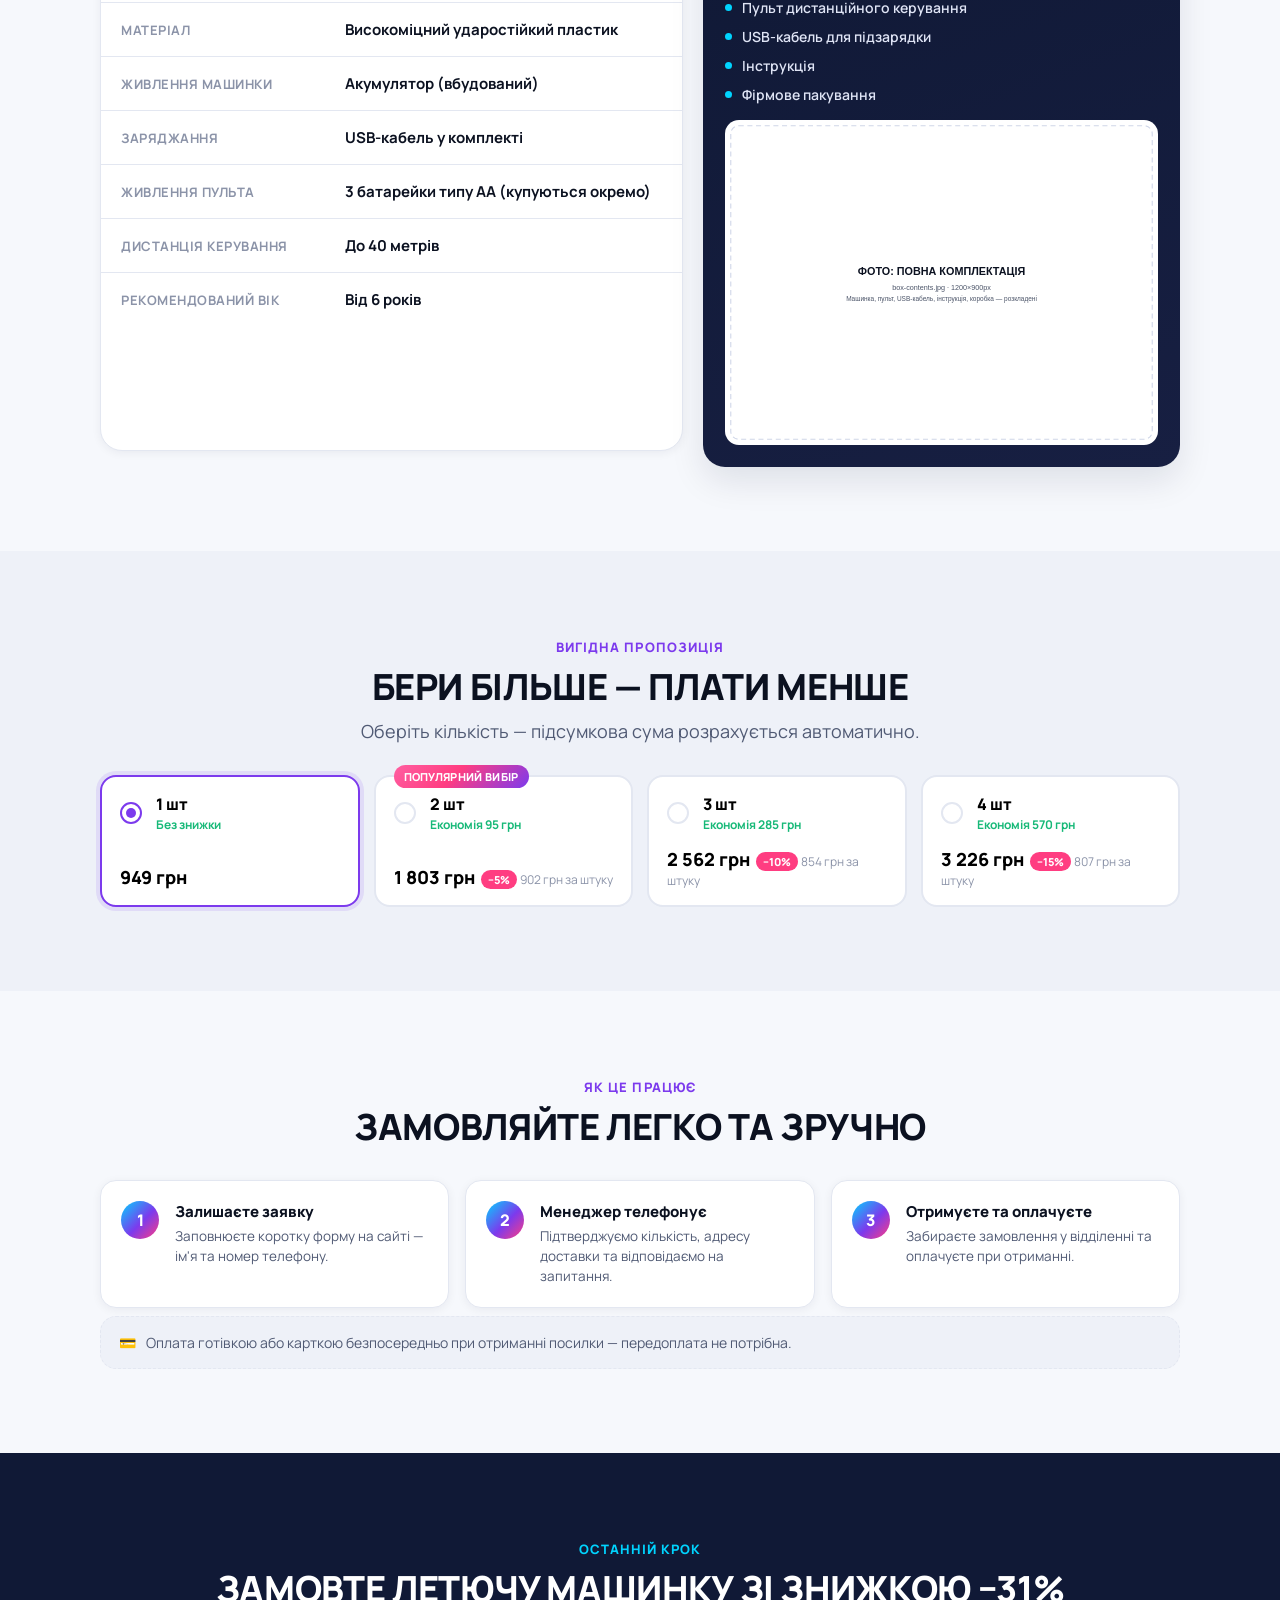
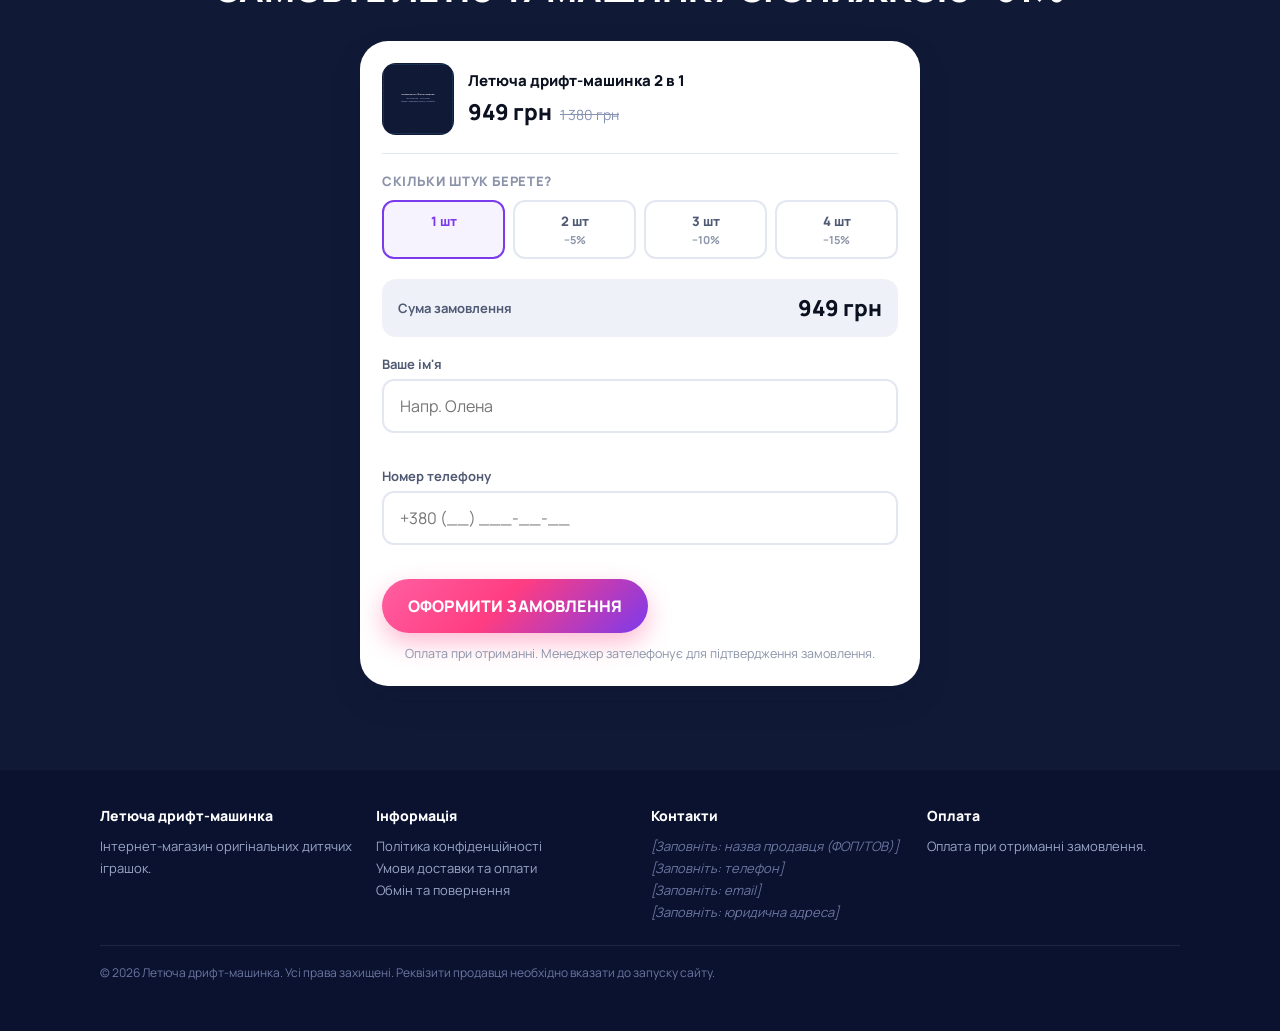
==== commit 3ad4b3ab: "Update image sources for mode cards in index.html" ====
--- a/index.html
+++ b/index.html
@@ -114,7 +114,7 @@
     </div>
     <div class="modes-grid">
       <article class="mode-card reveal">
-        <img src="assets/img/mode-drive.svg" alt="Машинка в режимі їзди по землі" loading="lazy" width="800" height="800">
+        <img src="assets/img/mode-drive.jpg" alt="Машинка в режимі їзди по землі" loading="lazy" width="800" height="800">
         <div class="mode-card-body">
           <span class="mode-tag mode-tag--drive">Їздить</span>
           <h3>Захопливі перегони</h3>
@@ -122,7 +122,7 @@
         </div>
       </article>
       <article class="mode-card reveal">
-        <img src="assets/img/mode-drift.svg" alt="Машинка в режимі дрифту з ефектним заносом" loading="lazy" width="800" height="800">
+        <img src="assets/img/mode-drift.jpg" alt="Машинка в режимі дрифту з ефектним заносом" loading="lazy" width="800" height="800">
         <div class="mode-card-body">
           <span class="mode-tag mode-tag--drift">Дрифтує</span>
           <h3>Ефектні маневри</h3>
@@ -130,7 +130,7 @@
         </div>
       </article>
       <article class="mode-card reveal">
-        <img src="assets/img/mode-fly.svg" alt="Машинка в режимі польоту" loading="lazy" width="800" height="800">
+        <img src="assets/img/mode-fly.jpg" alt="Машинка в режимі польоту" loading="lazy" width="800" height="800">
         <div class="mode-card-body">
           <span class="mode-tag mode-tag--fly">Літає</span>
           <h3>Новий рівень розваг</h3>
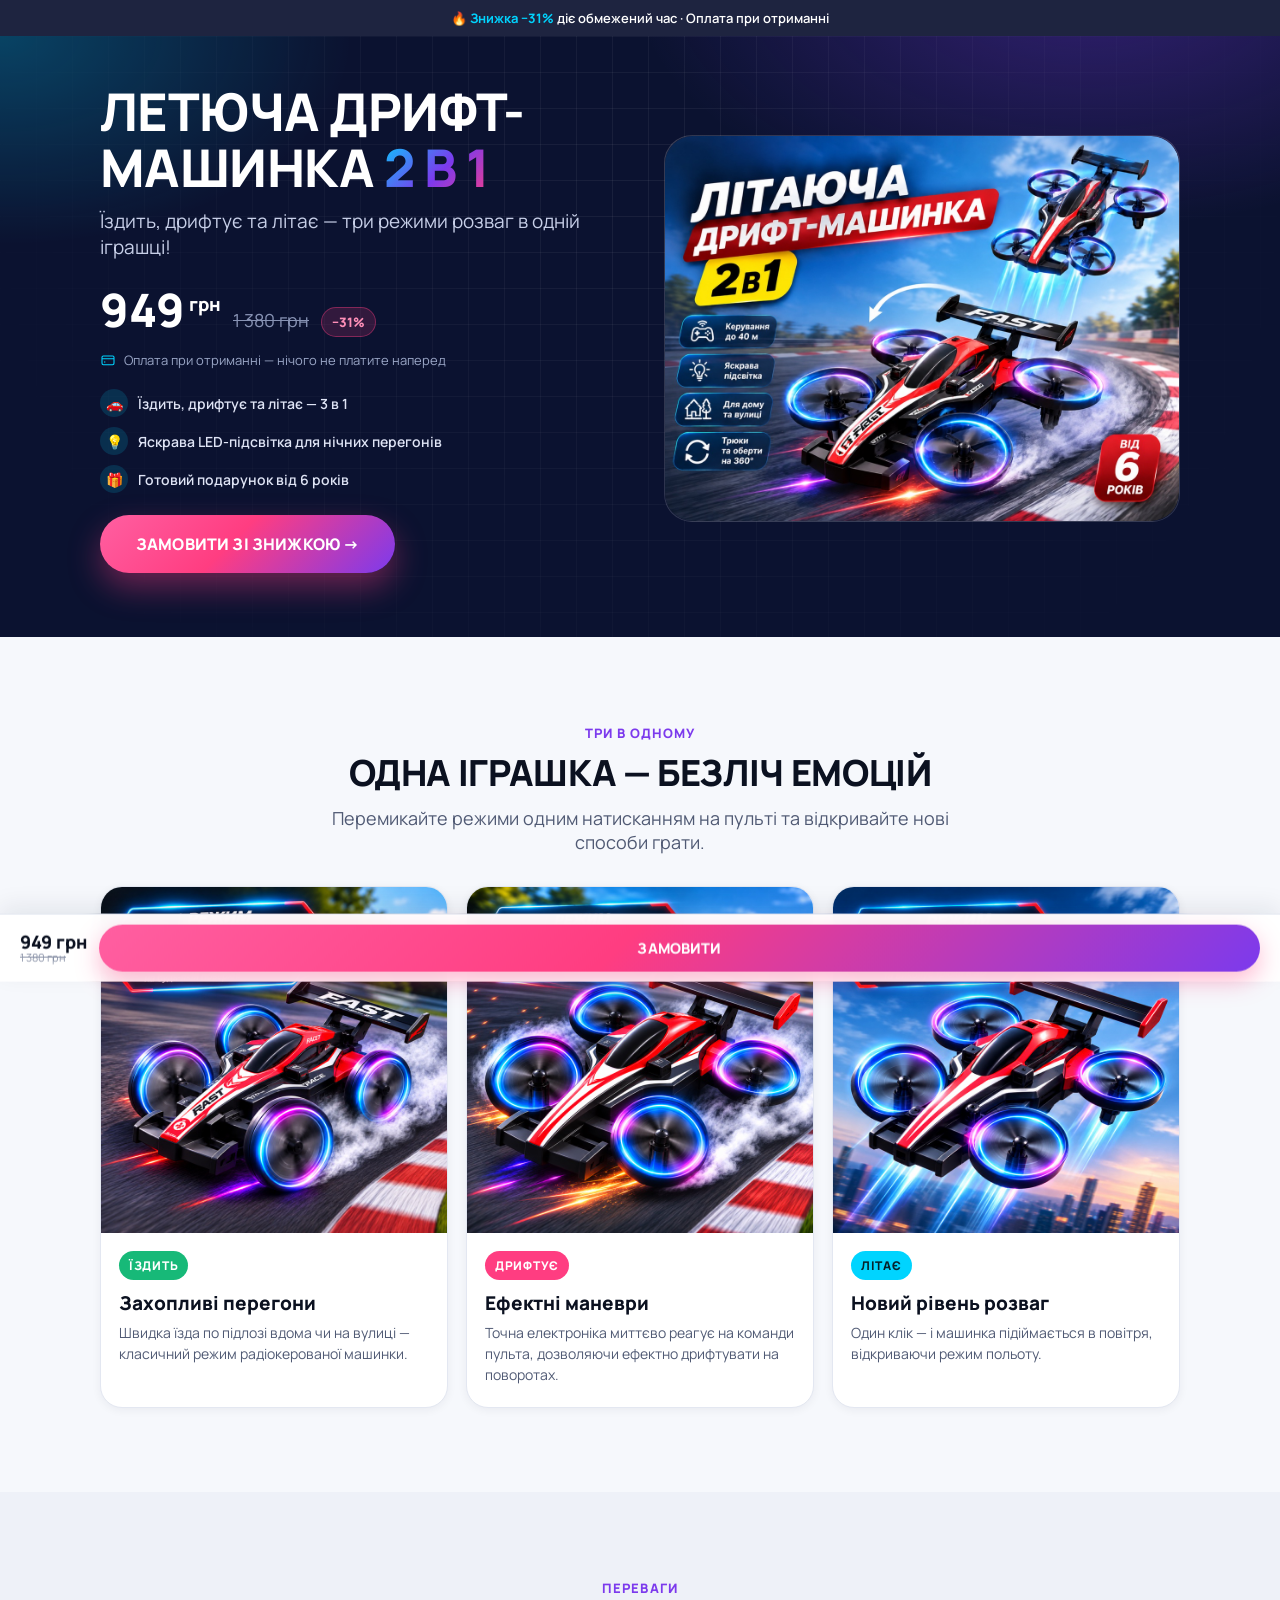
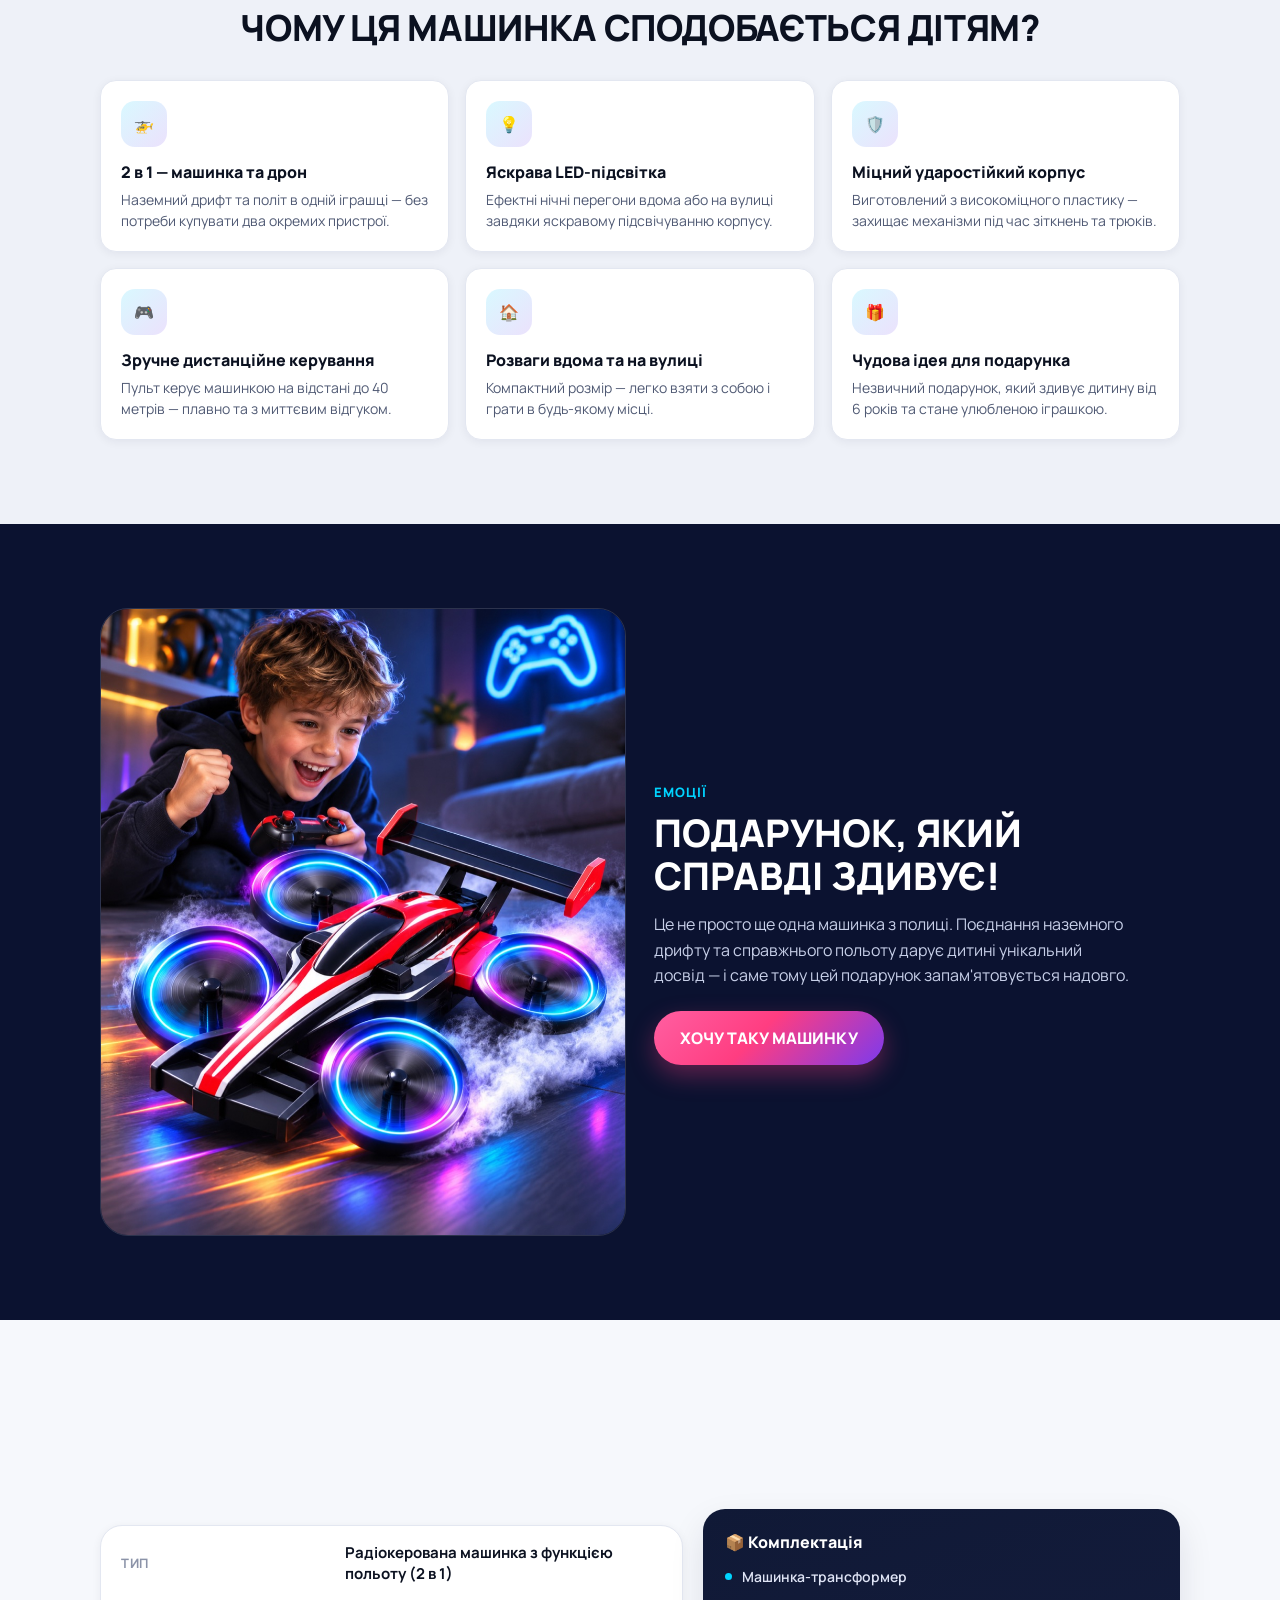
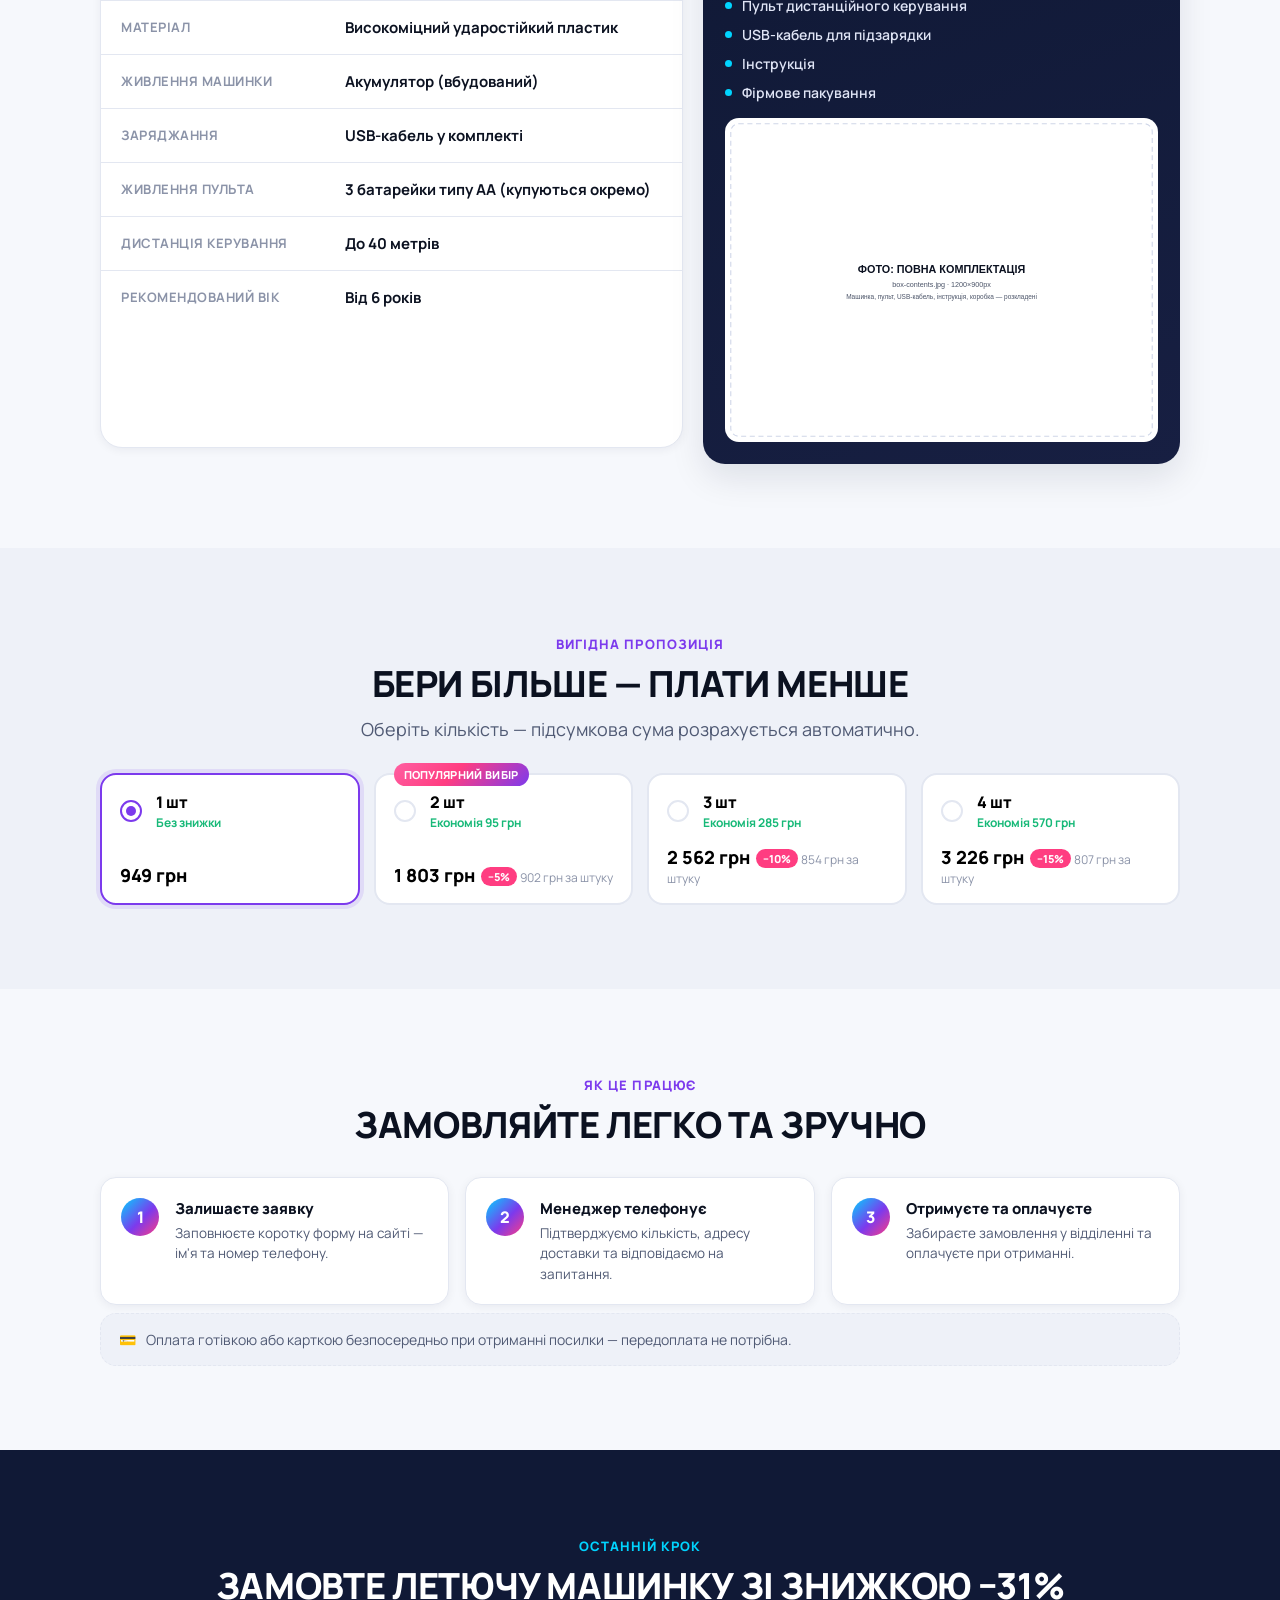
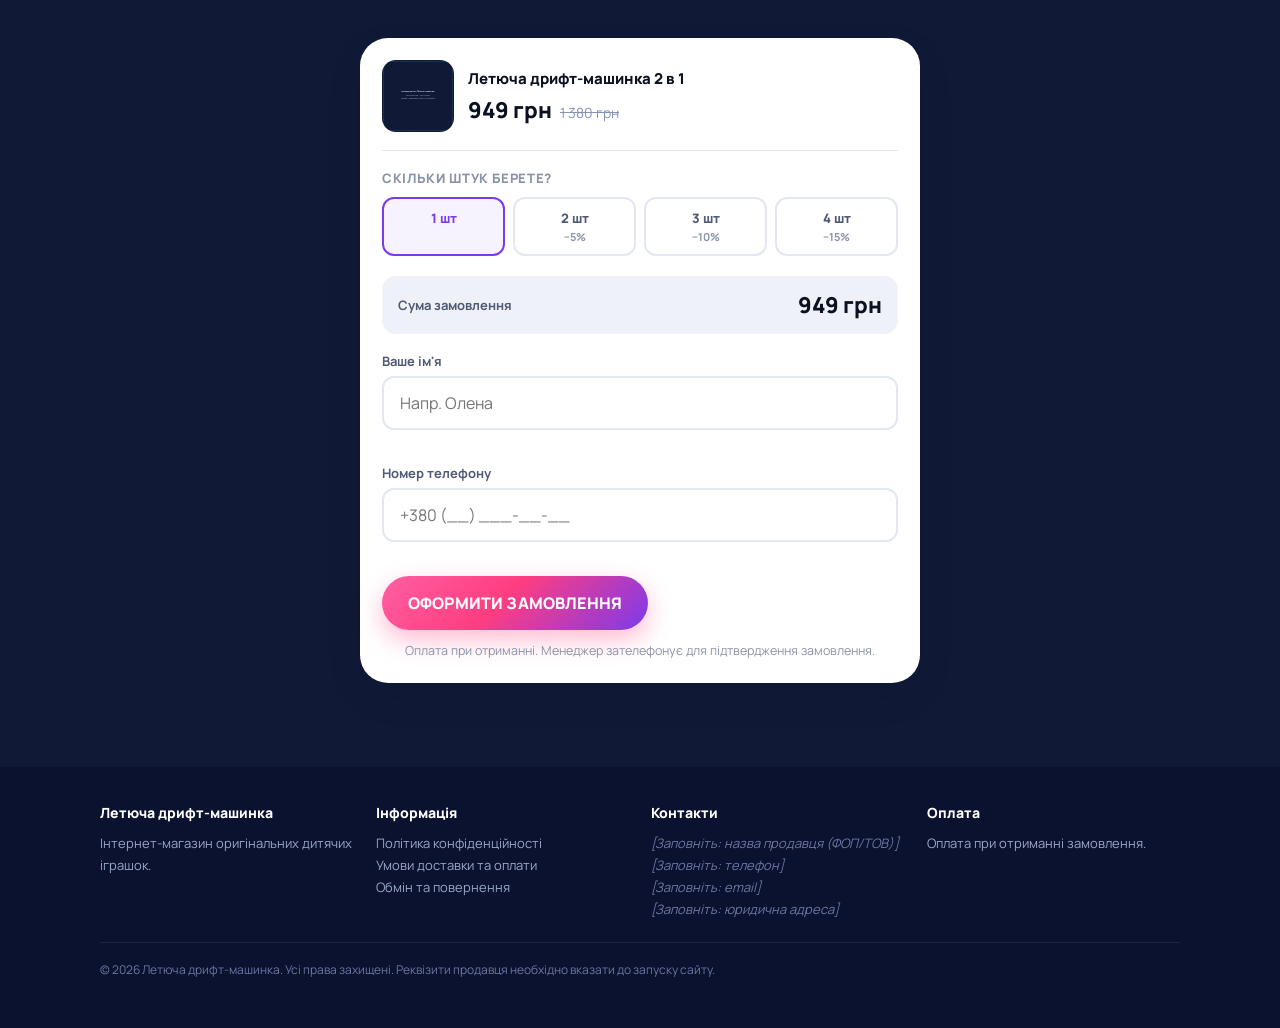
==== commit b94e4851: "Replace SVG image with JPG in emotional section" ====
--- a/index.html
+++ b/index.html
@@ -187,7 +187,7 @@
 <section class="section-pad emo" id="emotional">
   <div class="container emo-grid">
     <div class="emo-media reveal">
-      <img src="assets/img/lifestyle-gift.svg" alt="Дитина грається летючою дрифт-машинкою" loading="lazy" width="1000" height="1200">
+      <img src="assets/img/lifestyle-gift.jpg" alt="Дитина грається летючою дрифт-машинкою" loading="lazy" width="1000" height="1195">
     </div>
     <div class="reveal">
       <span class="eyebrow" style="color:var(--cyan)">Емоції</span>
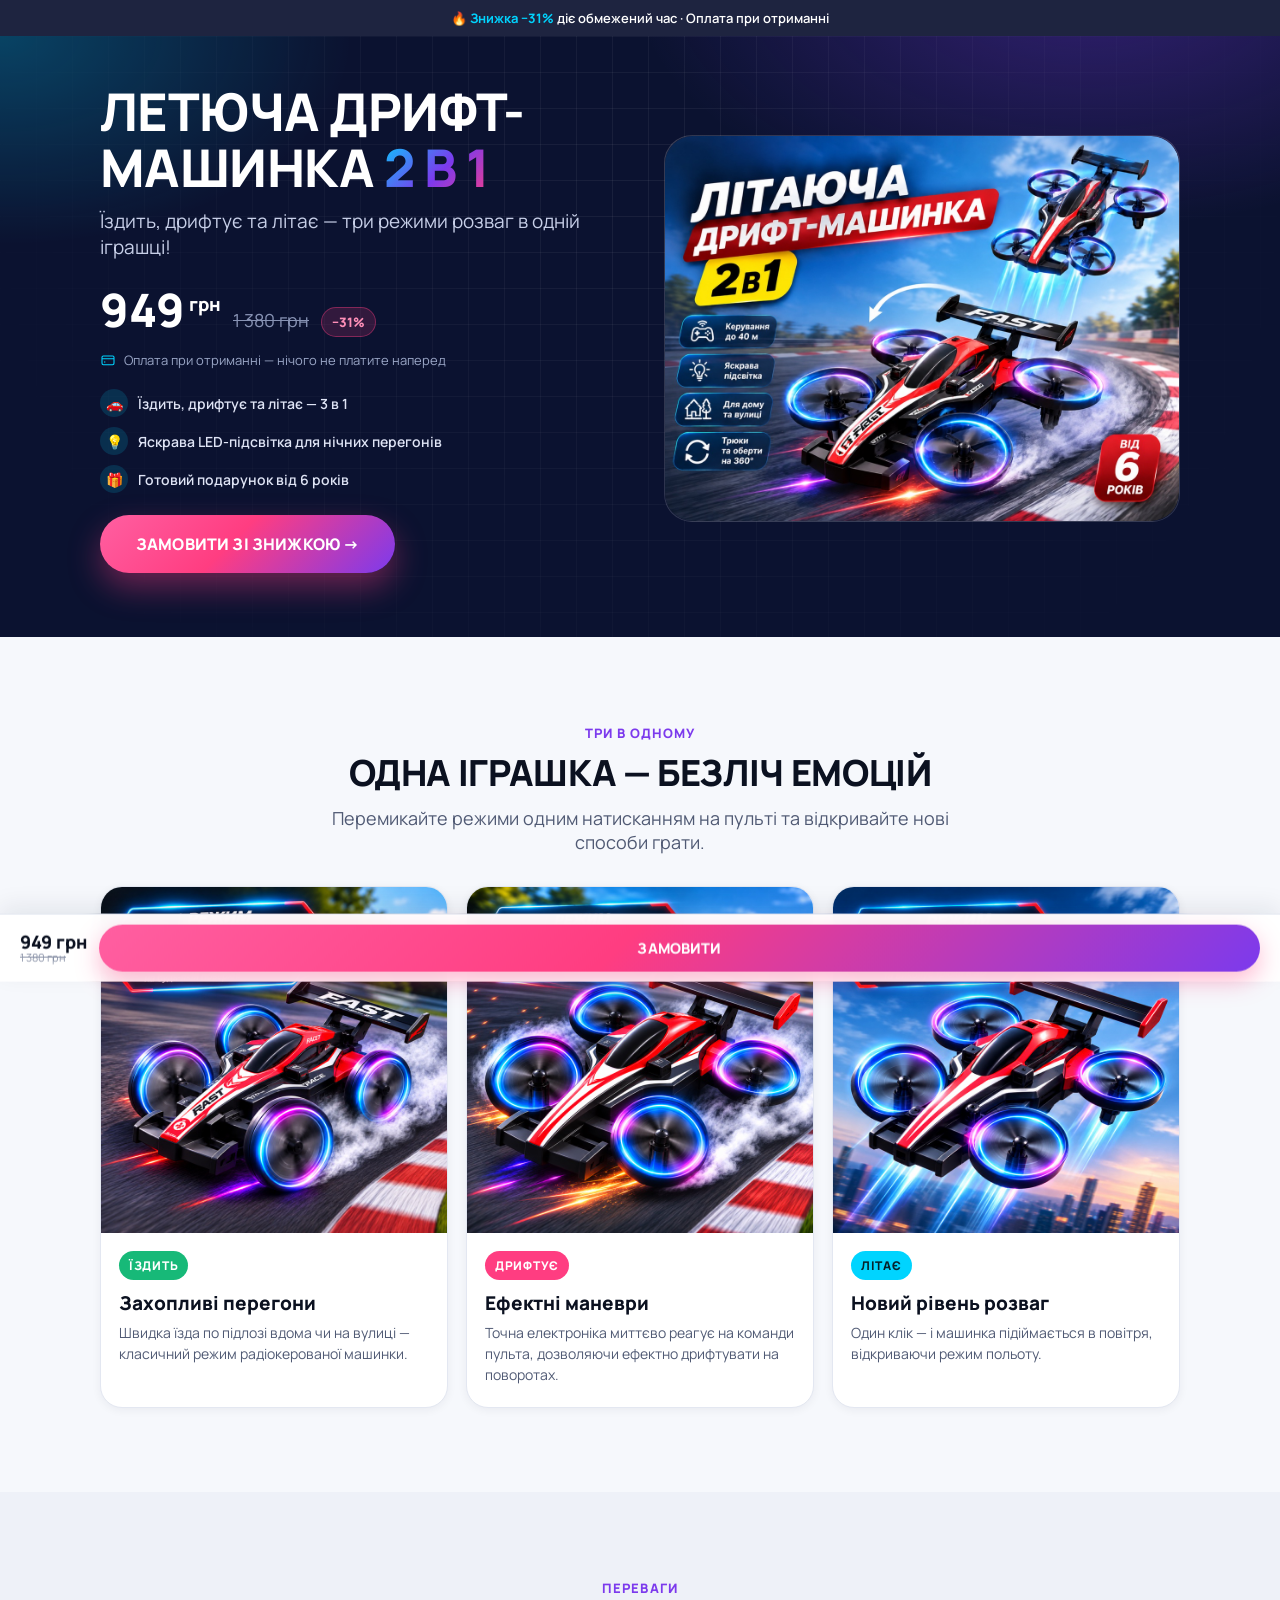
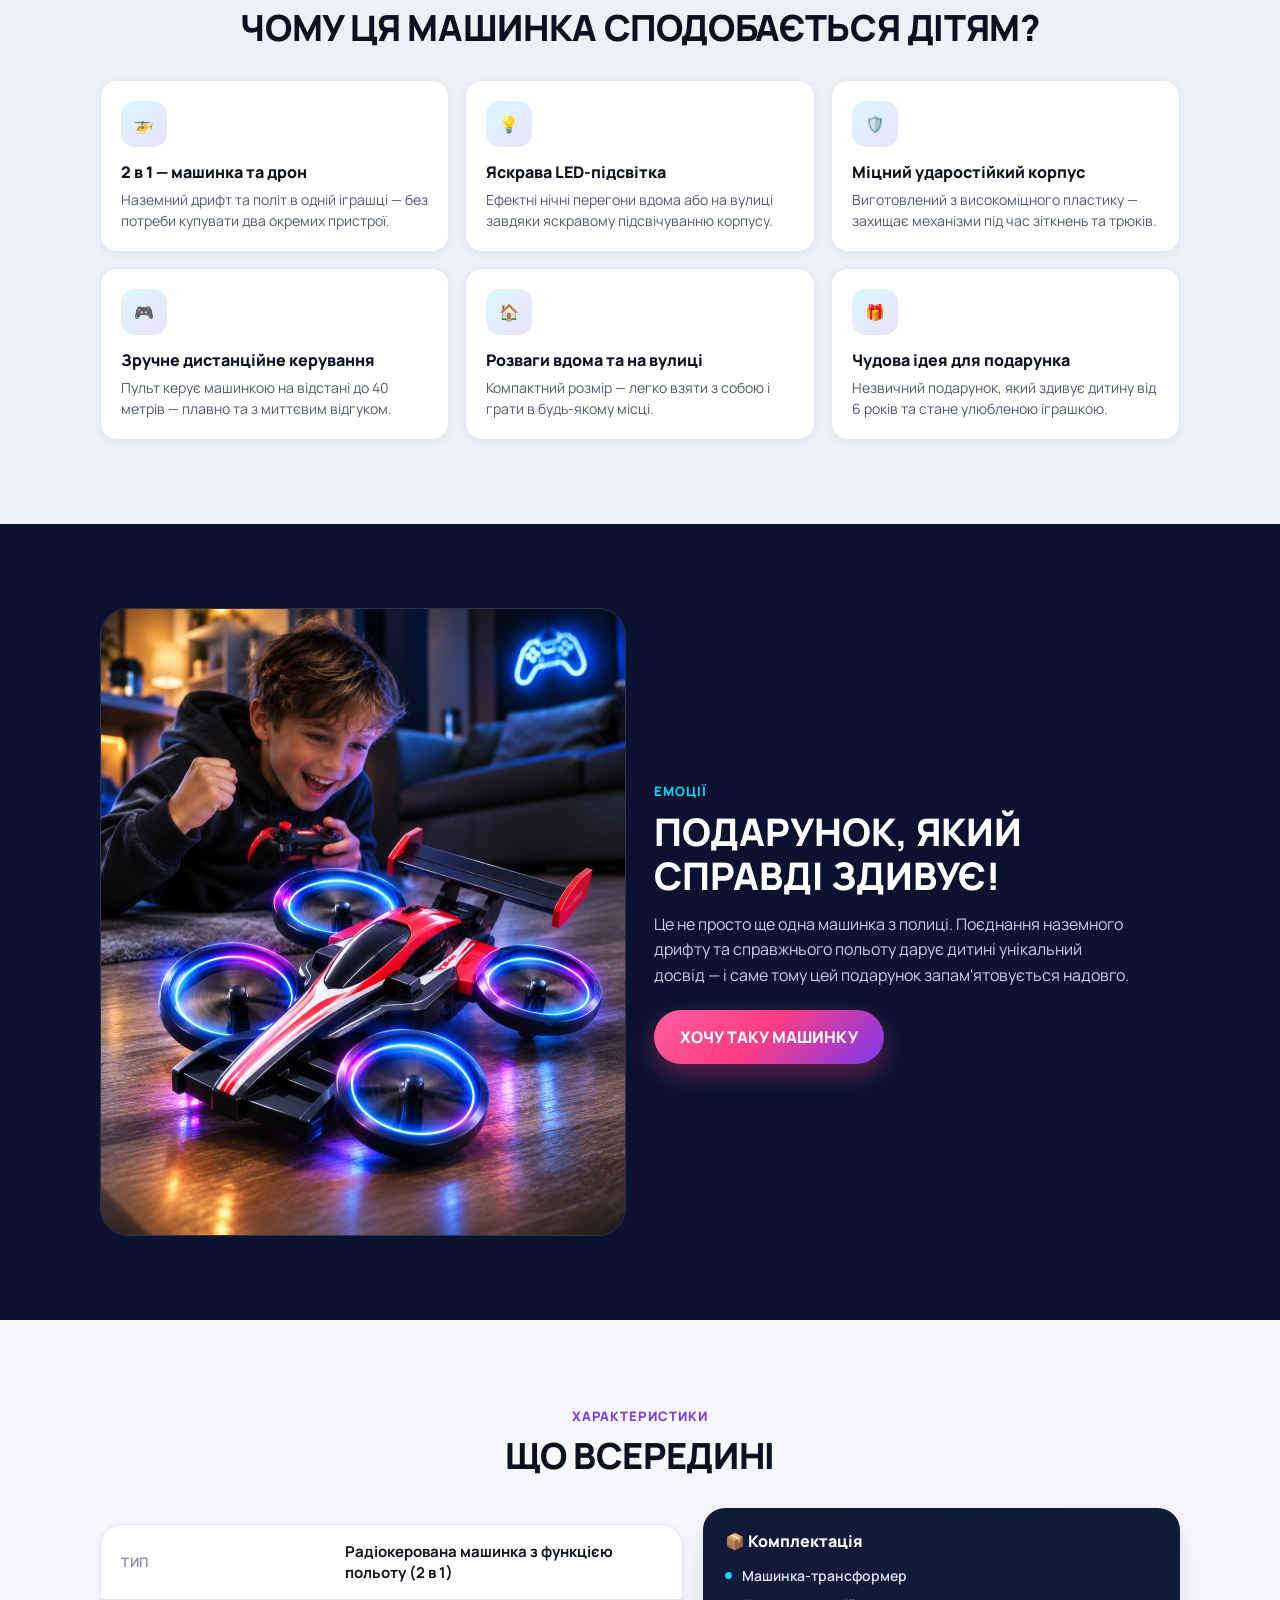
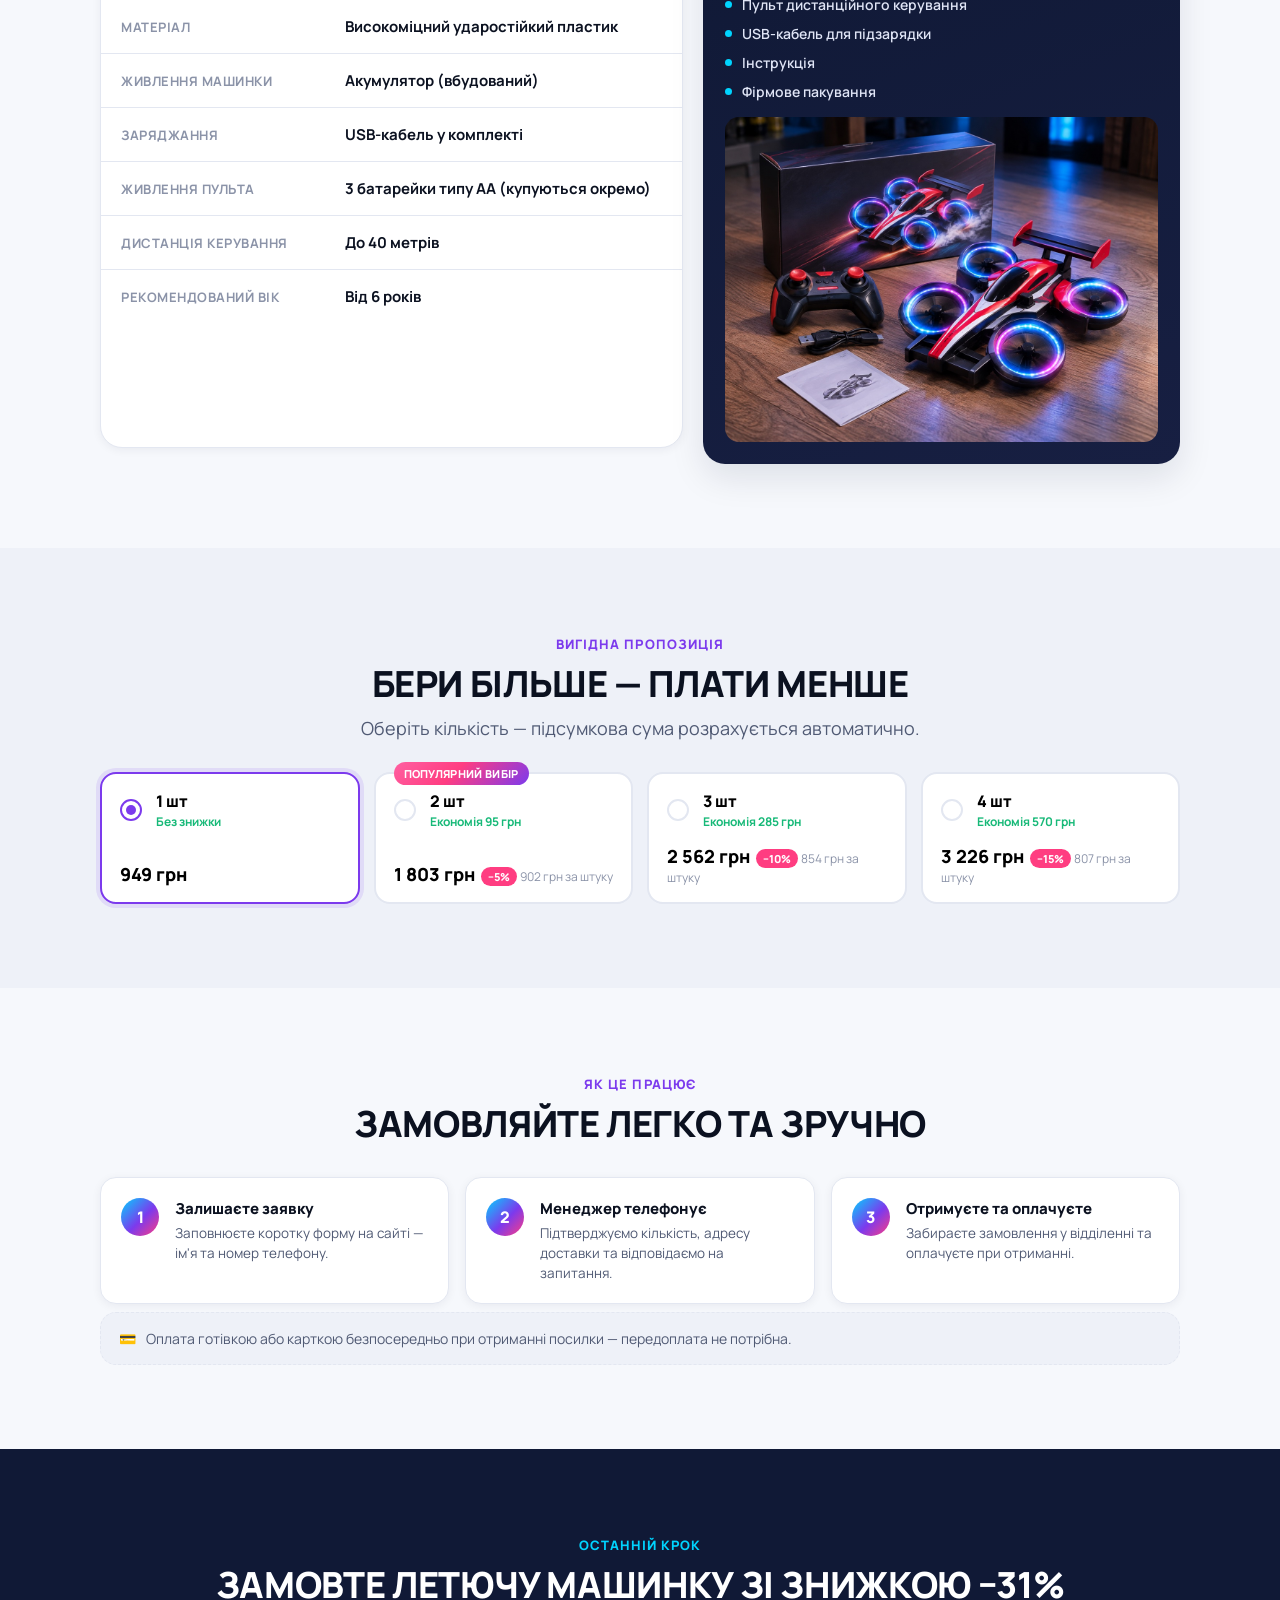
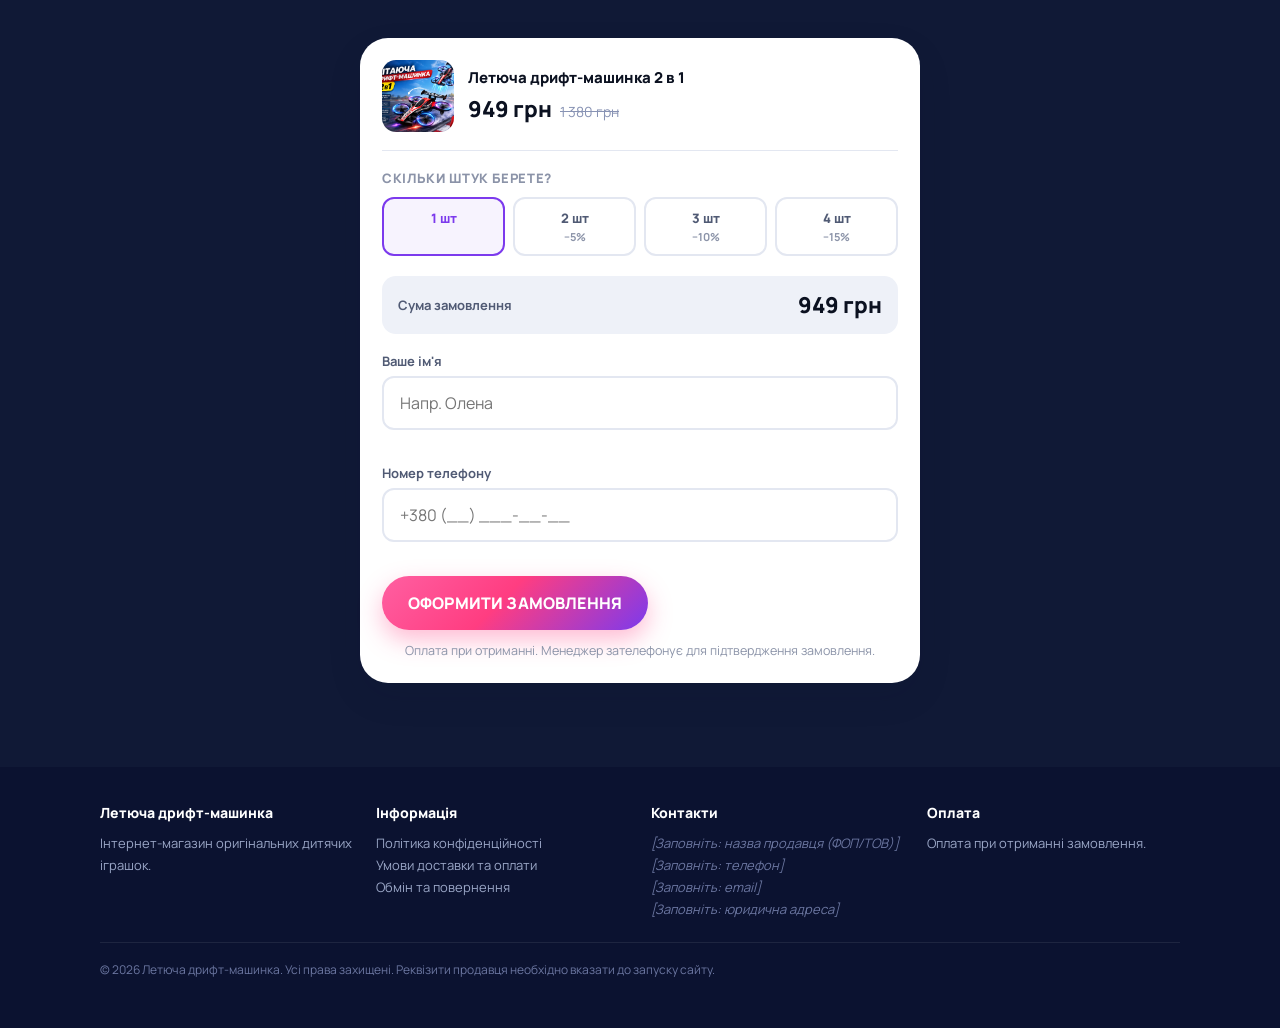
==== commit 5982d8e3: "Update image file extensions from .svg to .jpg" ====
--- a/index.html
+++ b/index.html
@@ -187,7 +187,7 @@
 <section class="section-pad emo" id="emotional">
   <div class="container emo-grid">
     <div class="emo-media reveal">
-      <img src="assets/img/lifestyle-gift.jpg" alt="Дитина грається летючою дрифт-машинкою" loading="lazy" width="1000" height="1195">
+      <img src="assets/img/lifestyle-gift.jpg" alt="Дитина грається летючою дрифт-машинкою" loading="lazy" width="1000" height="1194">
     </div>
     <div class="reveal">
       <span class="eyebrow" style="color:var(--cyan)">Емоції</span>
@@ -245,7 +245,7 @@
           <li><span class="dot"></span>Інструкція</li>
           <li><span class="dot"></span>Фірмове пакування</li>
         </ul>
-        <img src="assets/img/box-contents.svg" alt="Повна комплектація: машинка, пульт, USB-кабель, інструкція та коробка" loading="lazy" style="margin-top:16px;border-radius:14px" width="1200" height="900">
+        <img src="assets/img/box-contents.jpg" alt="Повна комплектація: машинка, пульт, USB-кабель, інструкція та коробка" loading="lazy" style="margin-top:16px;border-radius:14px" width="1200" height="900">
       </div>
     </div>
   </div>
@@ -317,7 +317,7 @@
     <div class="order-wrap reveal">
       <div class="order-form-inner" id="orderFormInner">
         <div class="order-product">
-          <img src="assets/img/hero-product.svg" alt="Летюча дрифт-машинка 2 в 1" width="72" height="72">
+          <img src="assets/img/hero-product.jpg" alt="Летюча дрифт-машинка 2 в 1" width="72" height="72">
           <div>
             <h3>Летюча дрифт-машинка 2 в 1</h3>
             <div class="order-price-row">
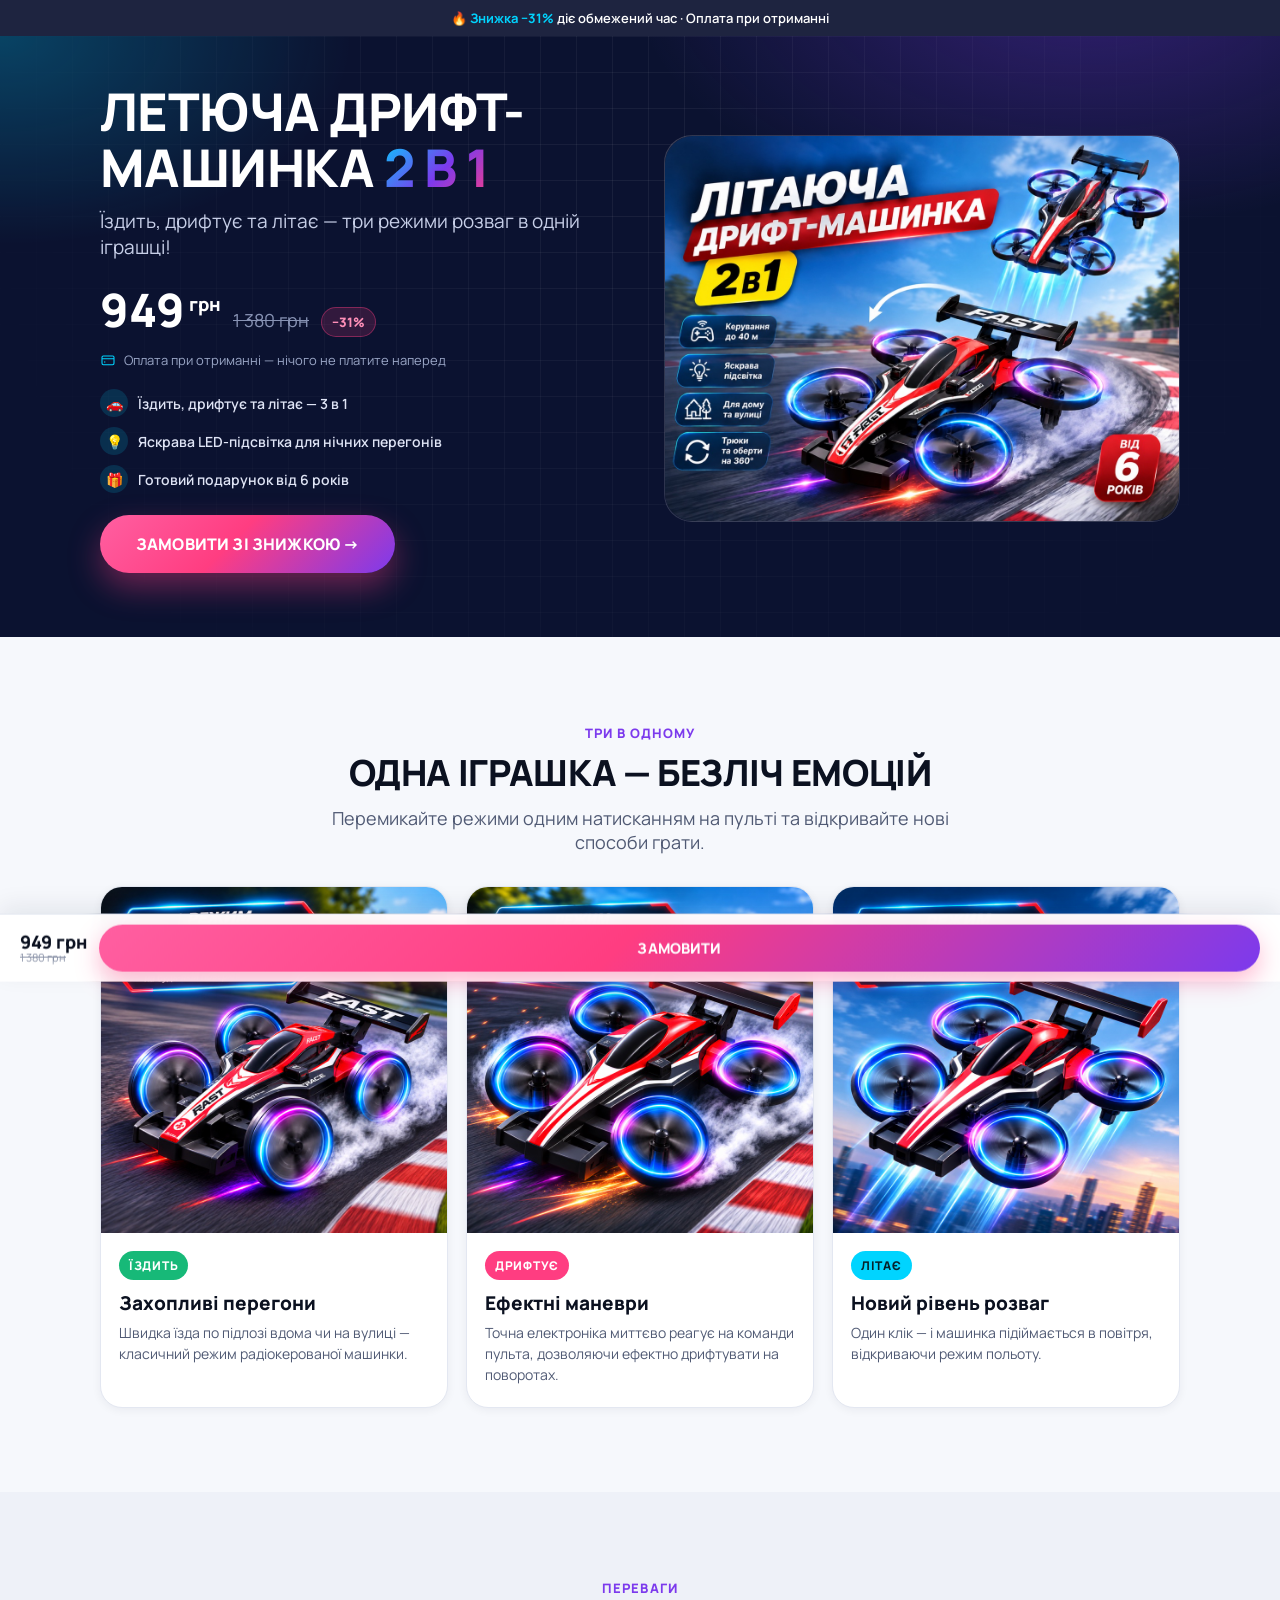
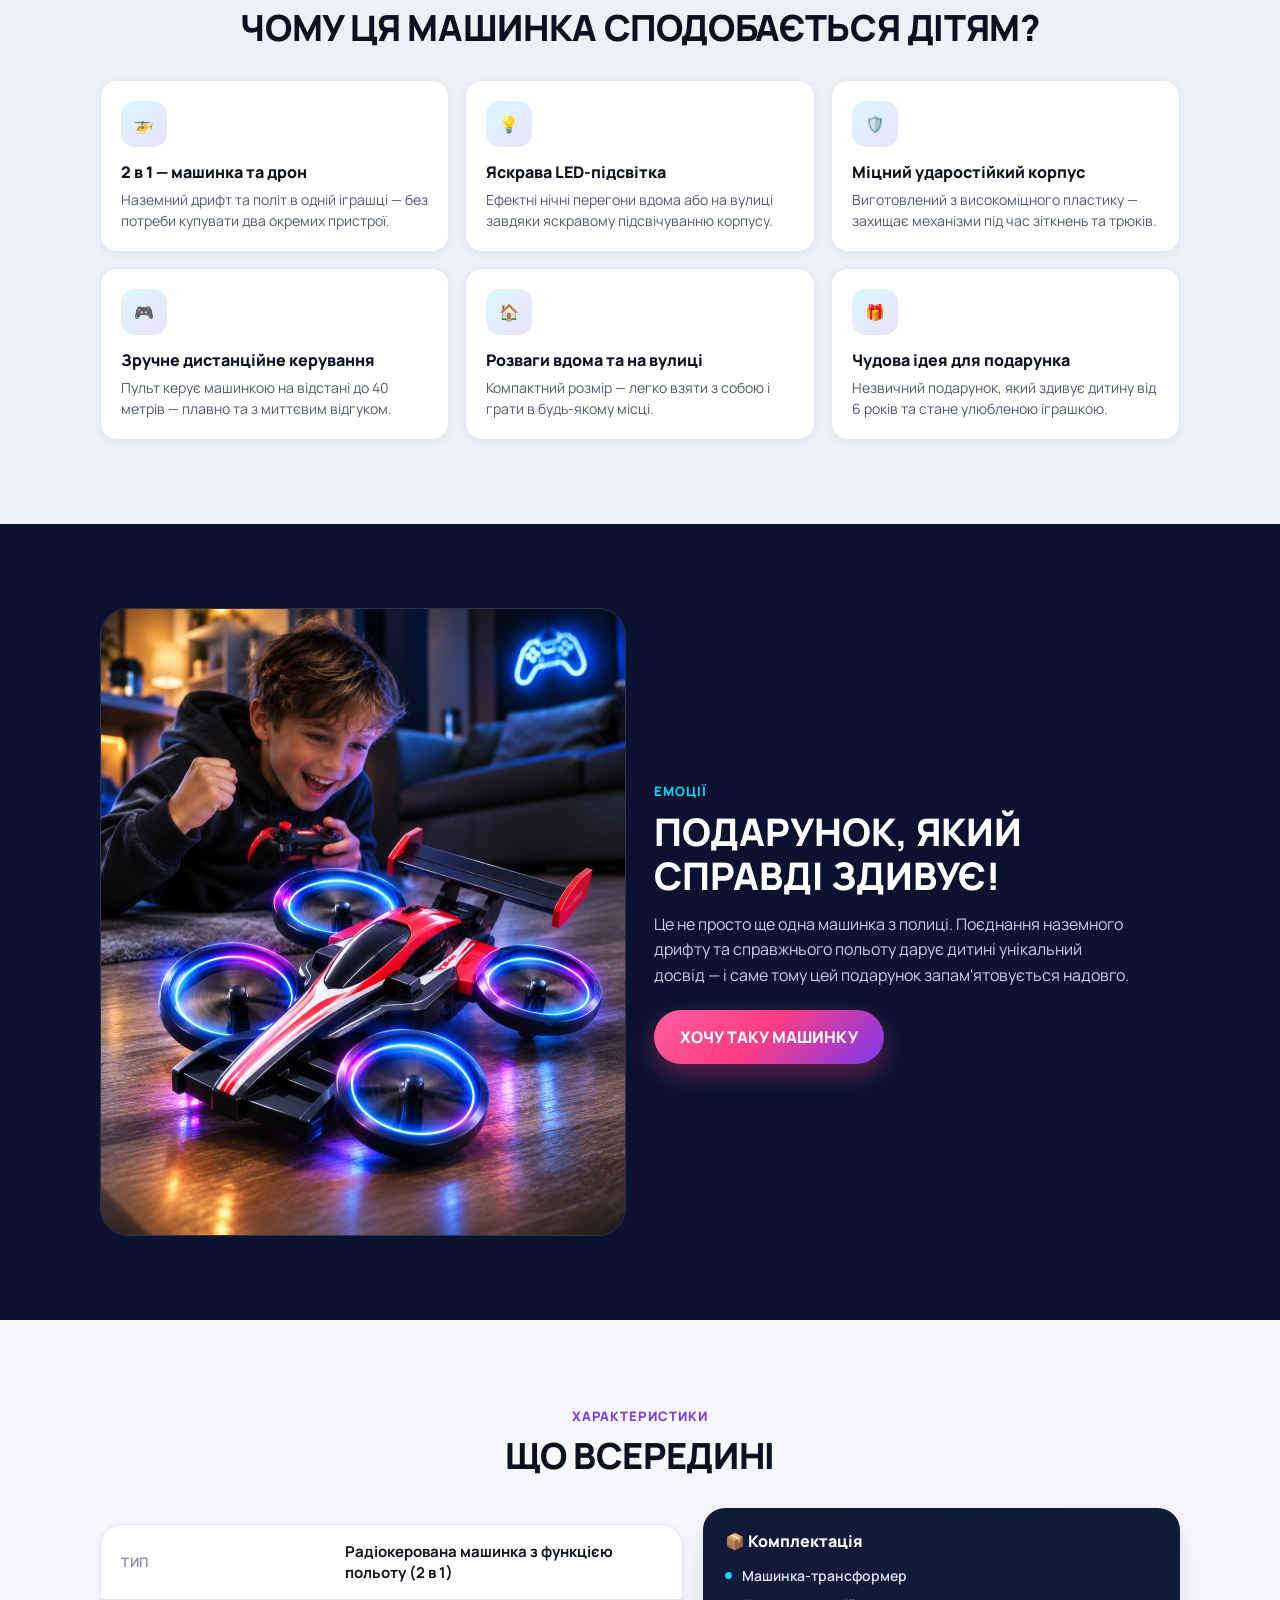
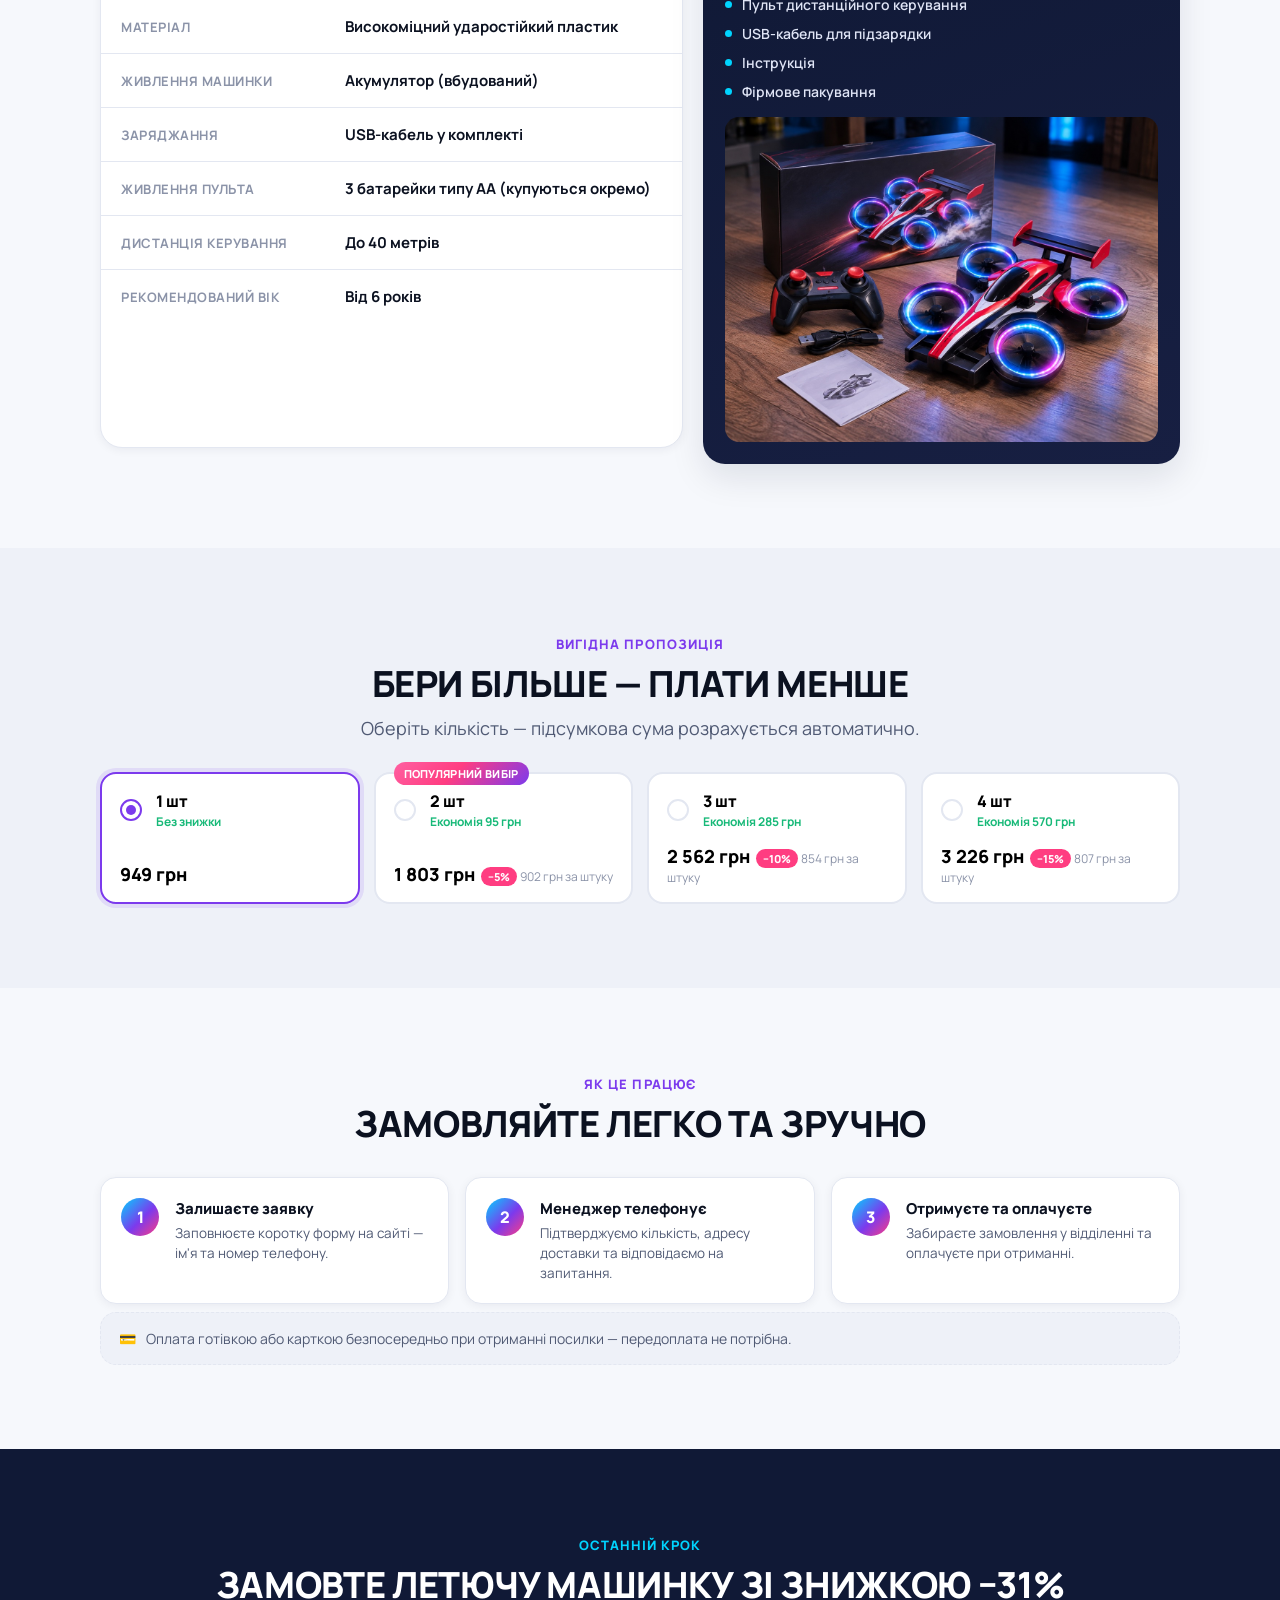
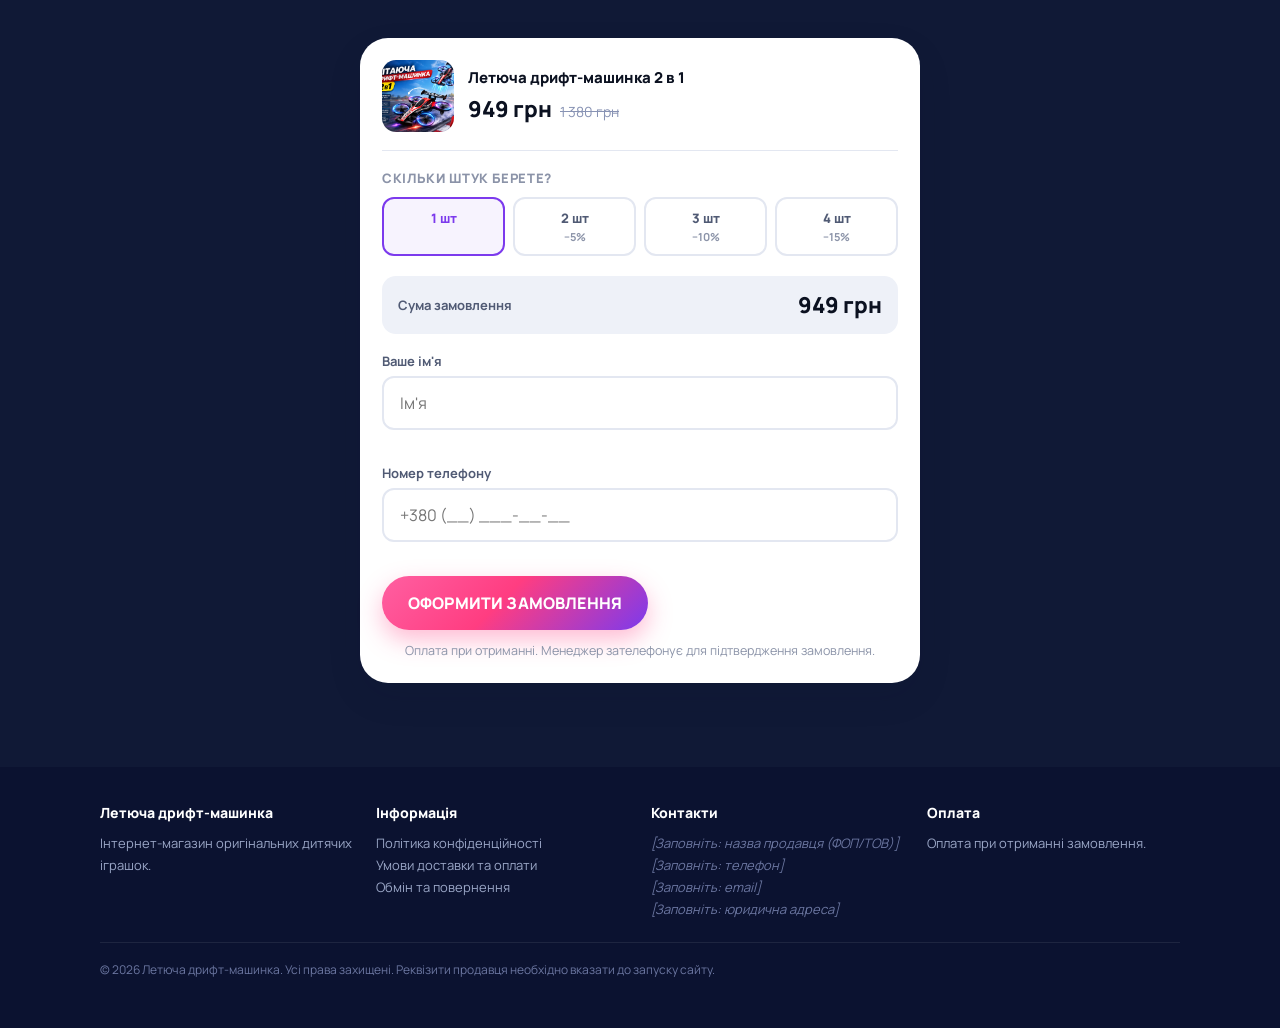
==== commit 438f7d27: "Update placeholder text for name input field" ====
--- a/index.html
+++ b/index.html
@@ -340,7 +340,7 @@
 
           <div class="field">
             <label for="fName">Ваше ім'я</label>
-            <input type="text" id="fName" name="name" placeholder="Напр. Олена" autocomplete="name" required minlength="2">
+            <input type="text" id="fName" name="name" placeholder="Ім'я" autocomplete="name" required minlength="2">
             <div class="field-error" id="fNameError"></div>
           </div>
 
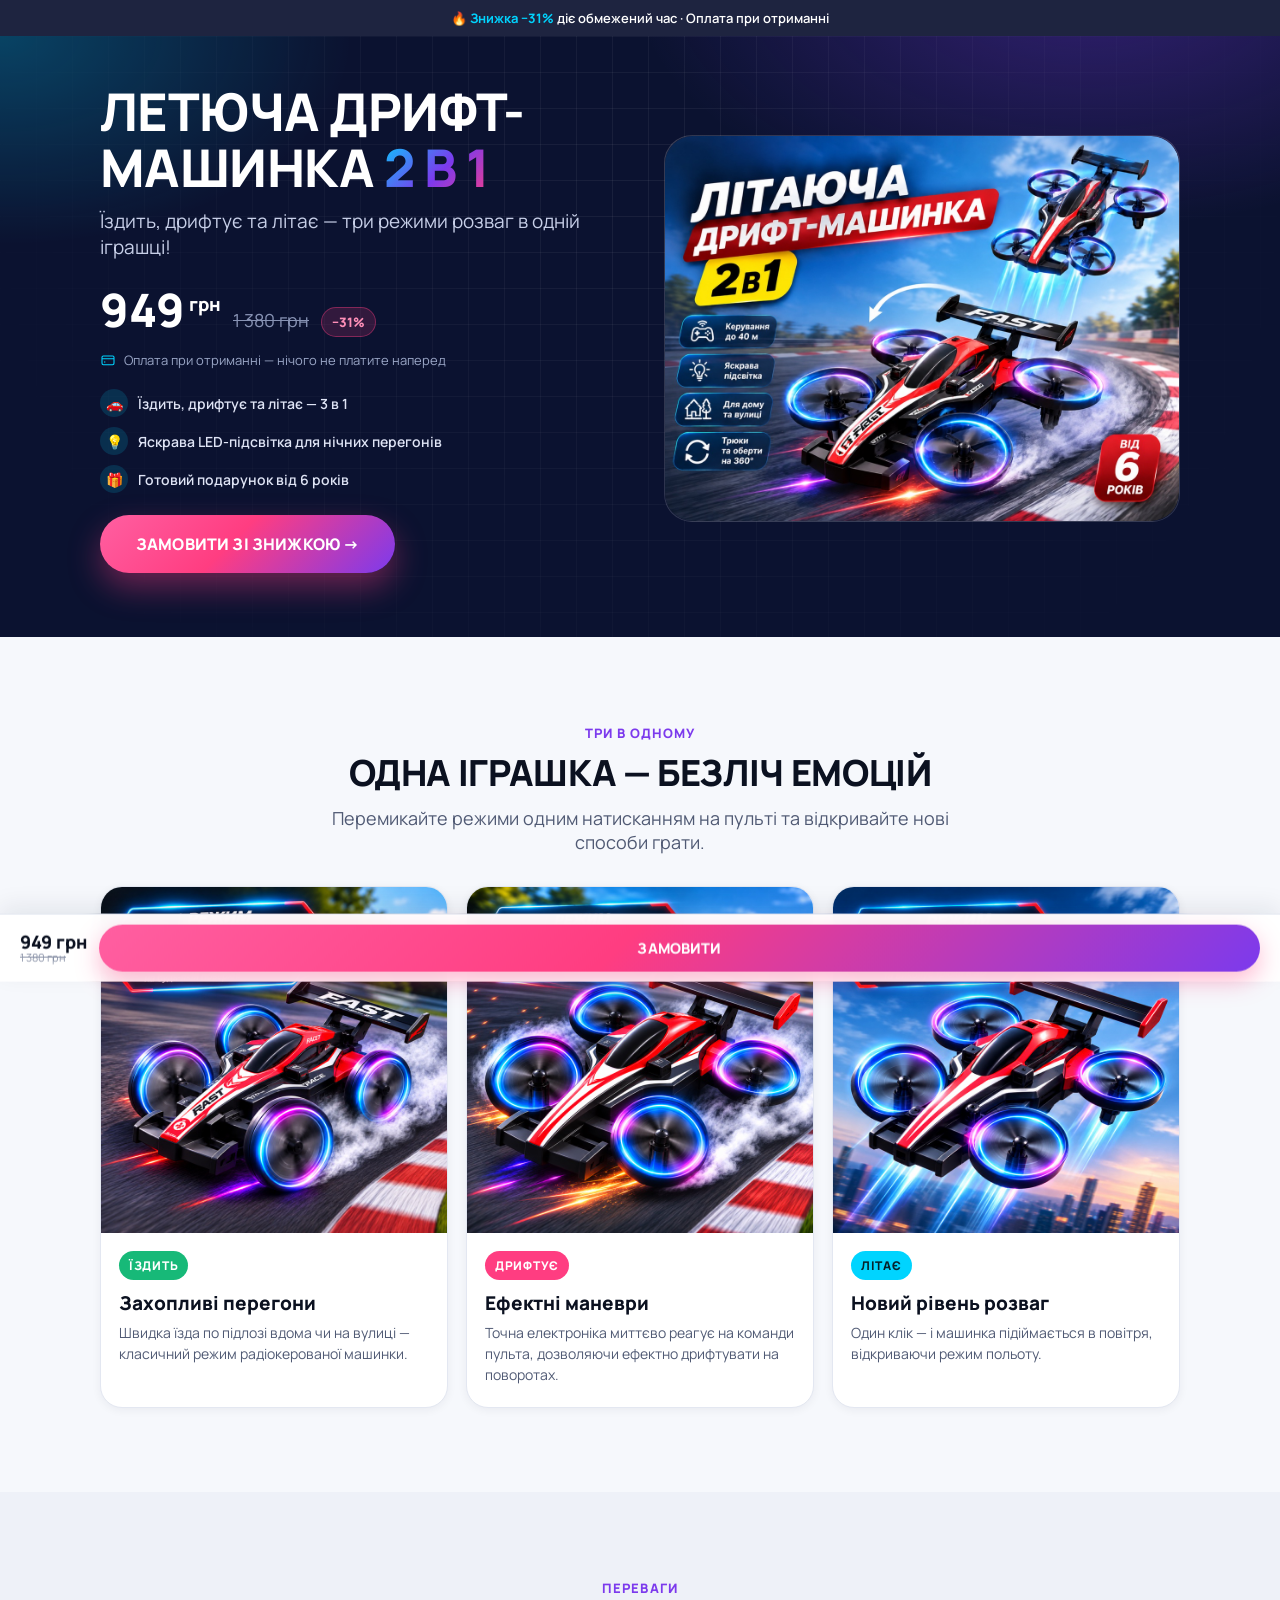
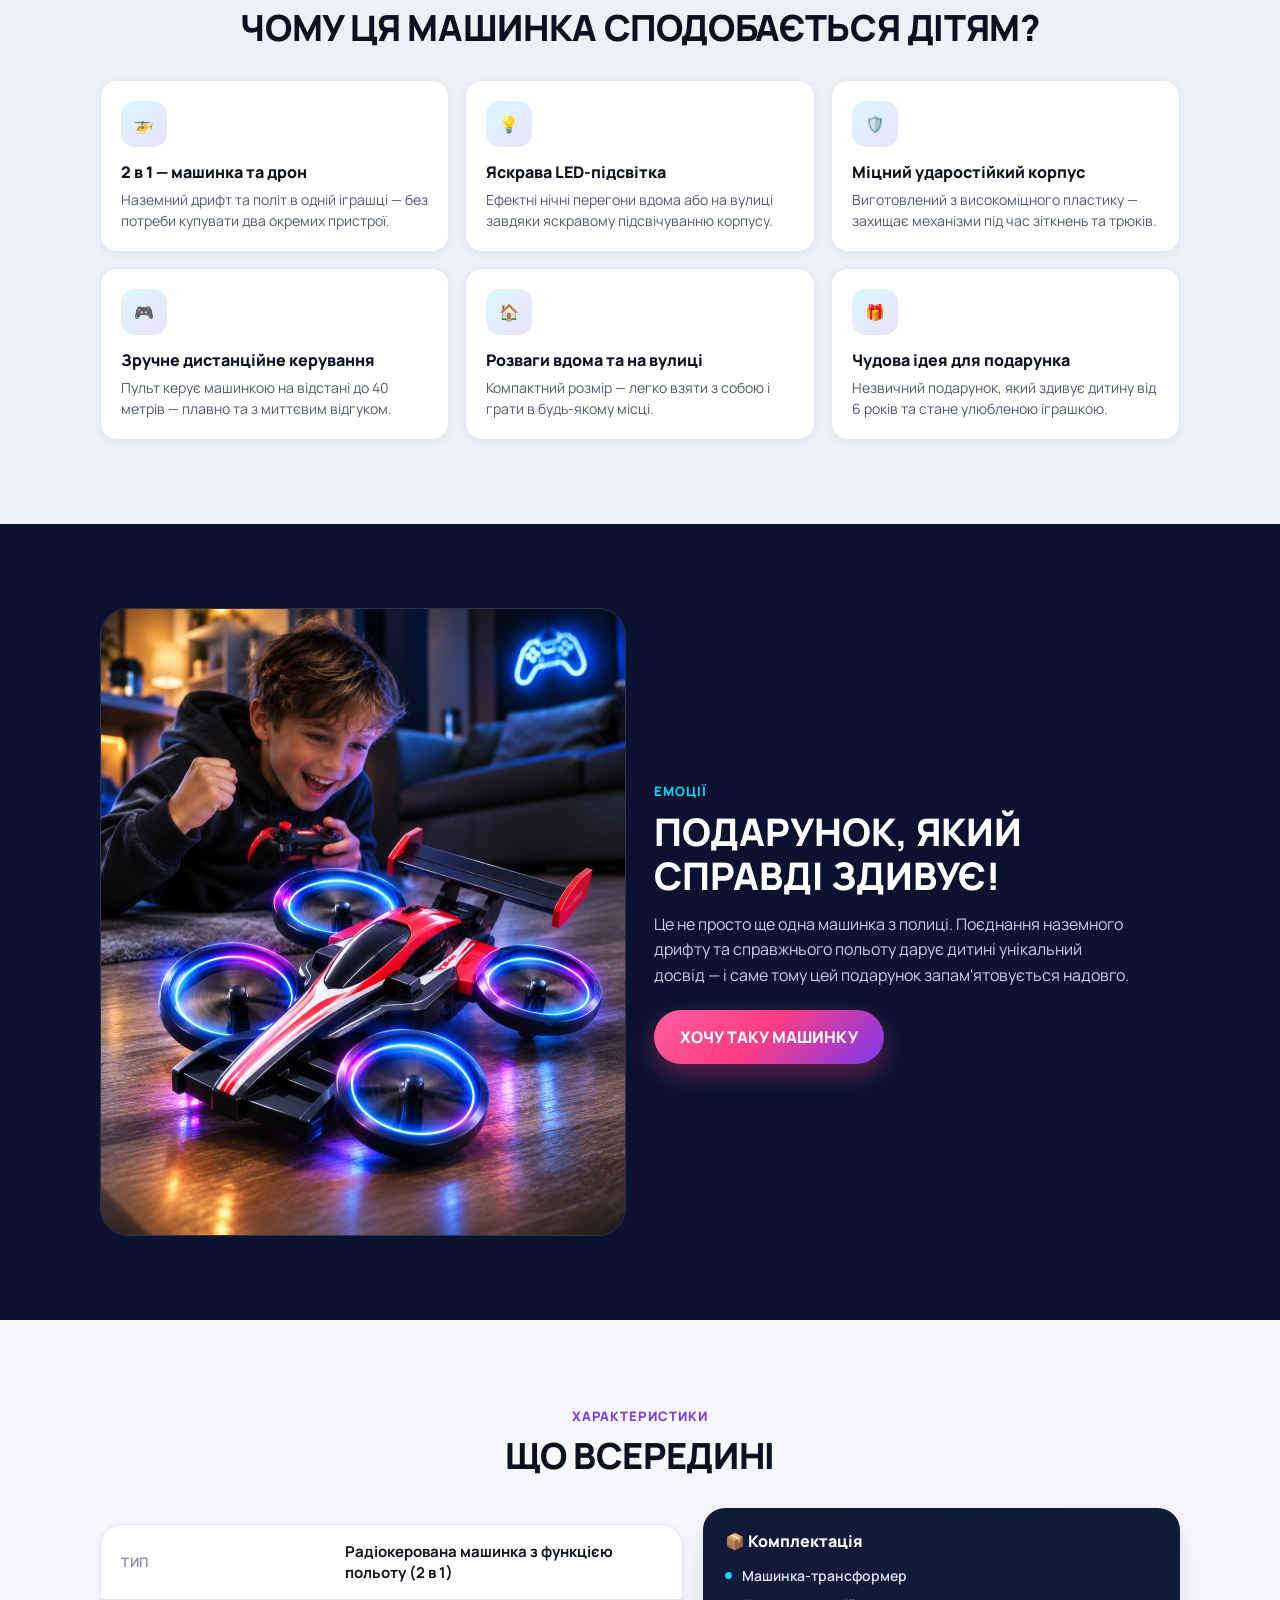
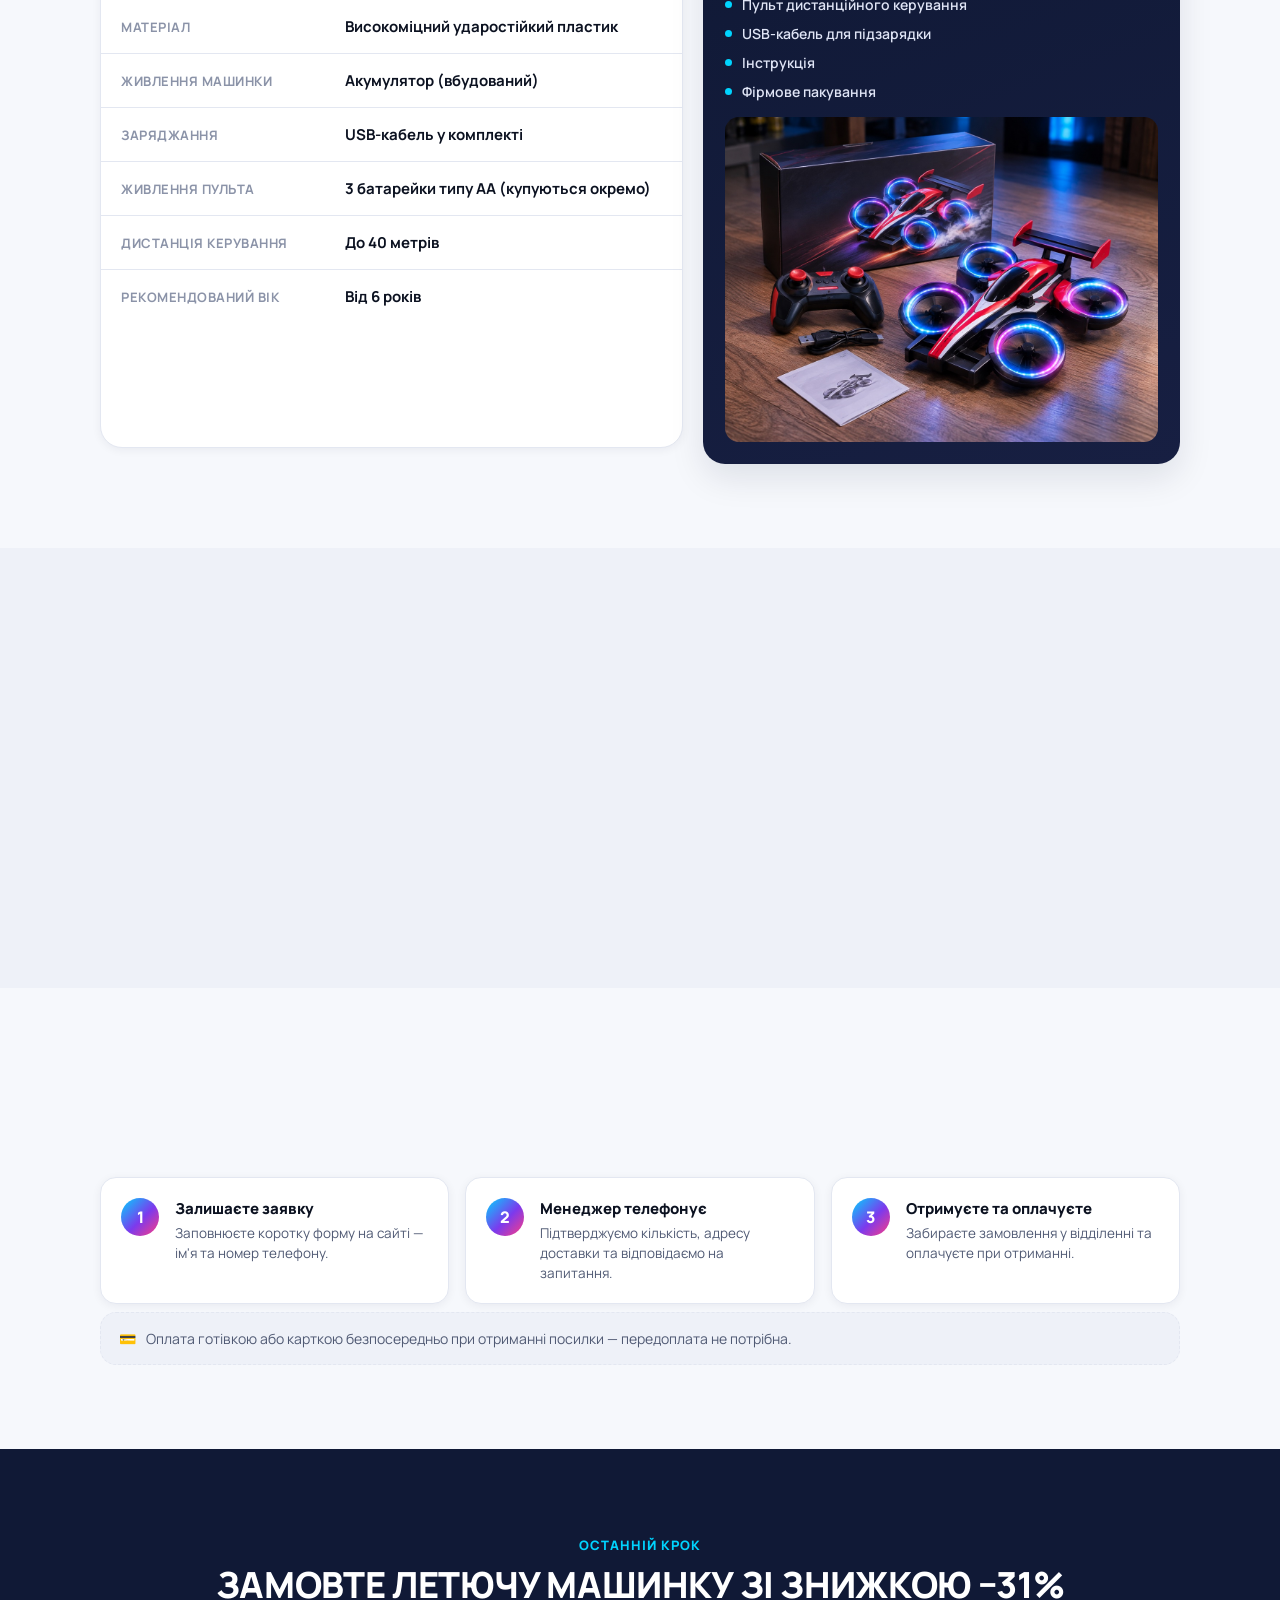
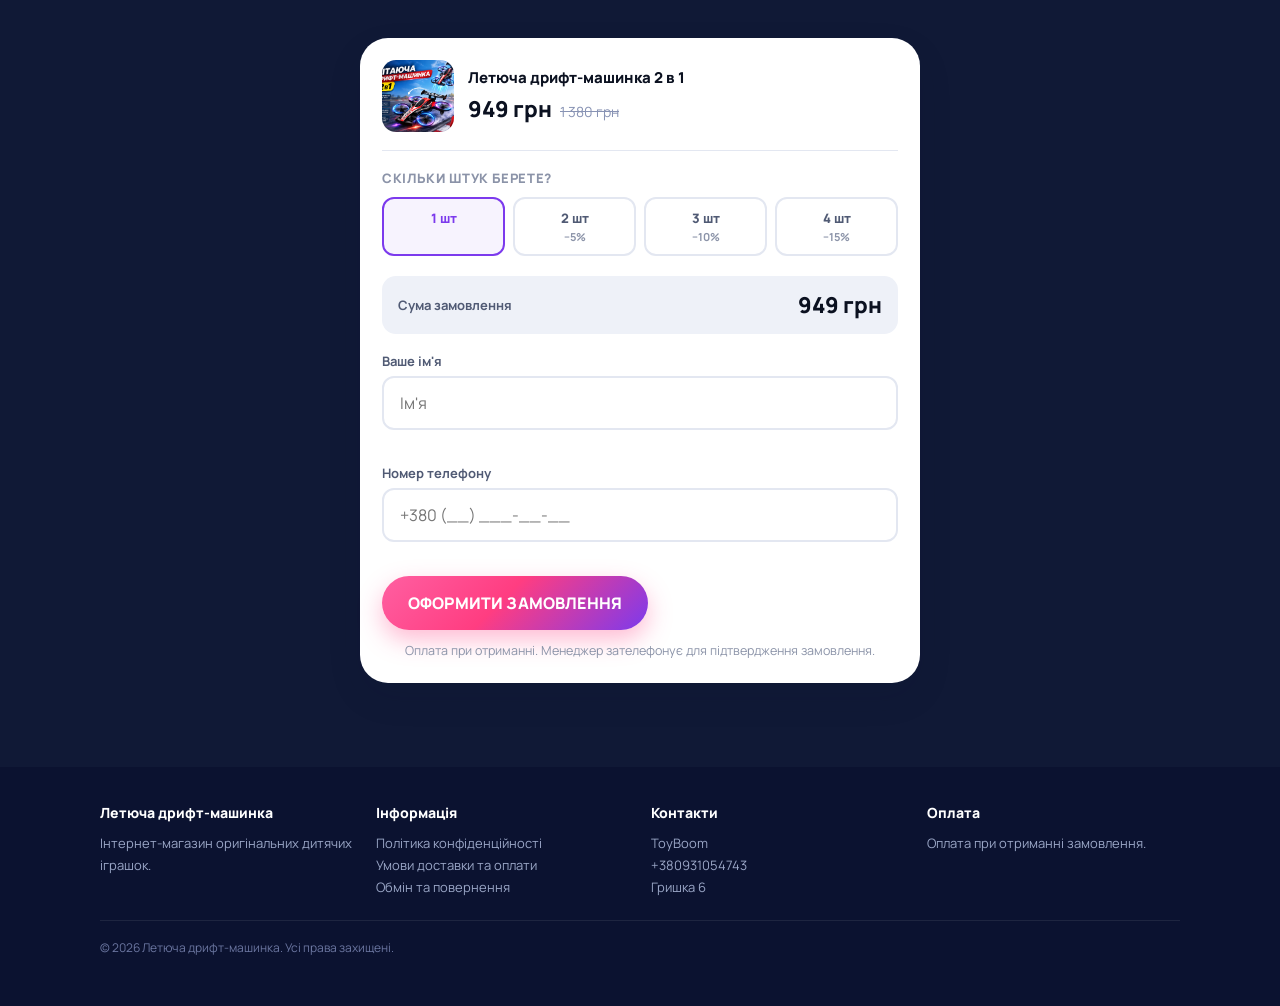
==== commit 299a0779: "Replace placeholder text with actual seller details Updated footer with seller contact information." ====
--- a/index.html
+++ b/index.html
@@ -392,11 +392,10 @@
       </div>
       <div class="footer-col">
         <h4>Контакти</h4>
-        <p class="footer-fill">
-          [Заповніть: назва продавця (ФОП/ТОВ)]<br>
-          [Заповніть: телефон]<br>
-          [Заповніть: email]<br>
-          [Заповніть: юридична адреса]
+        <p>
+          ToyBoom<br>
+          +380931054743<br>
+          Гришка 6
         </p>
       </div>
       <div class="footer-col">
@@ -405,7 +404,7 @@
       </div>
     </div>
     <div class="footer-bottom">
-      © <span id="yearNow">2026</span> Летюча дрифт-машинка. Усі права захищені. Реквізити продавця необхідно вказати до запуску сайту.
+      © <span id="yearNow">2026</span> Летюча дрифт-машинка. Усі права захищені.
     </div>
   </div>
 </footer>
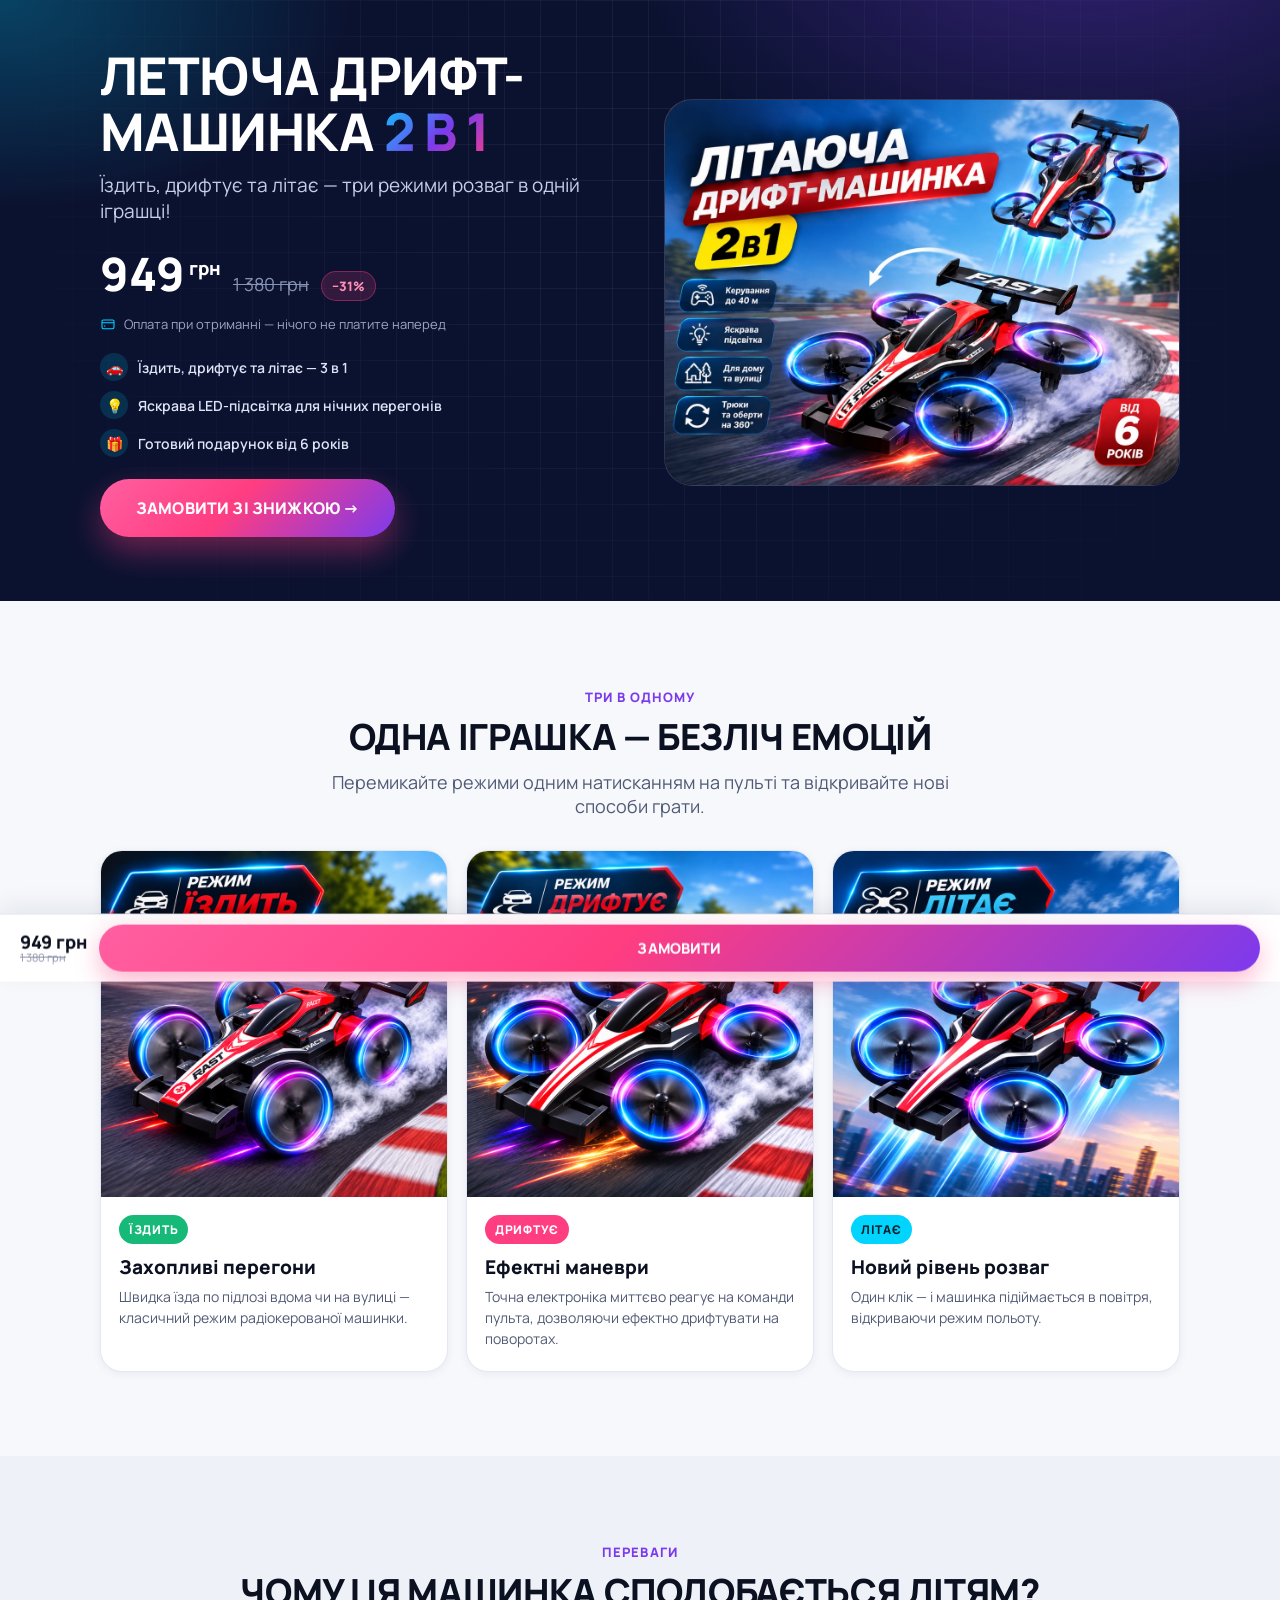
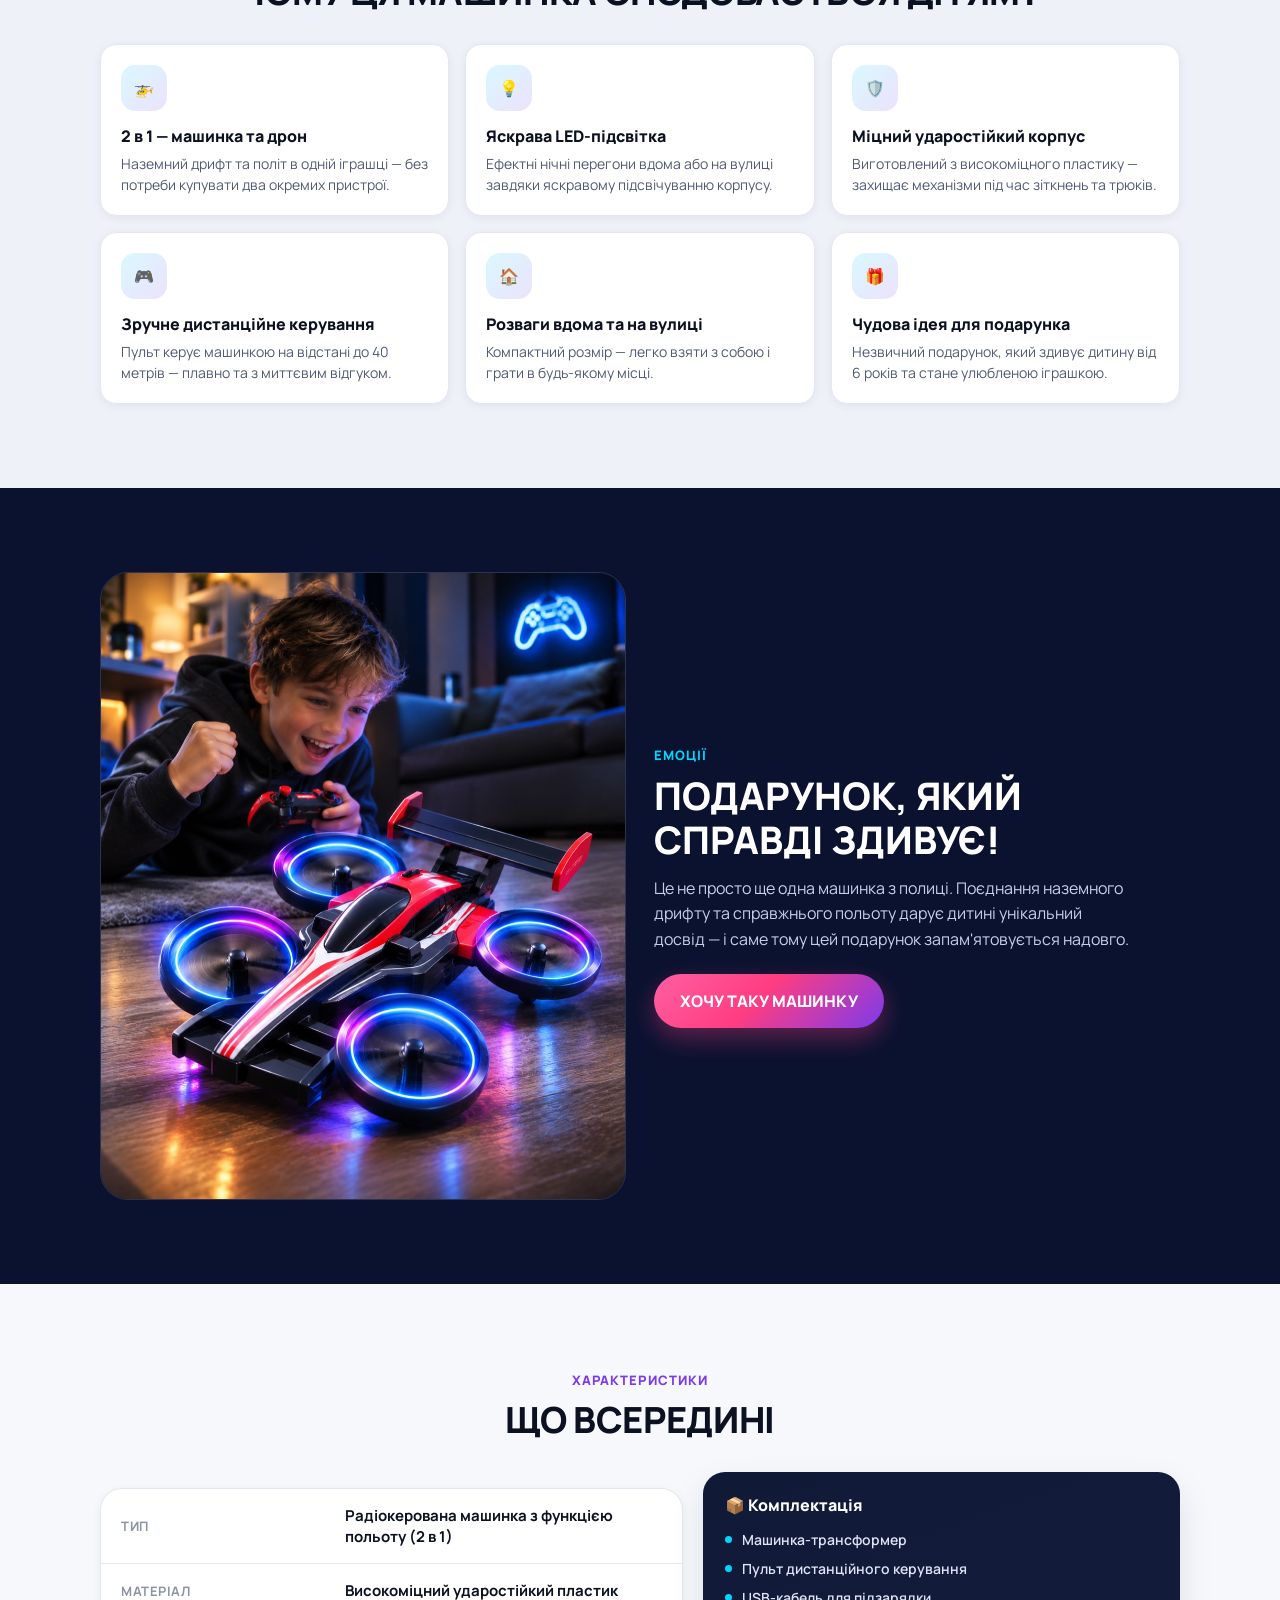
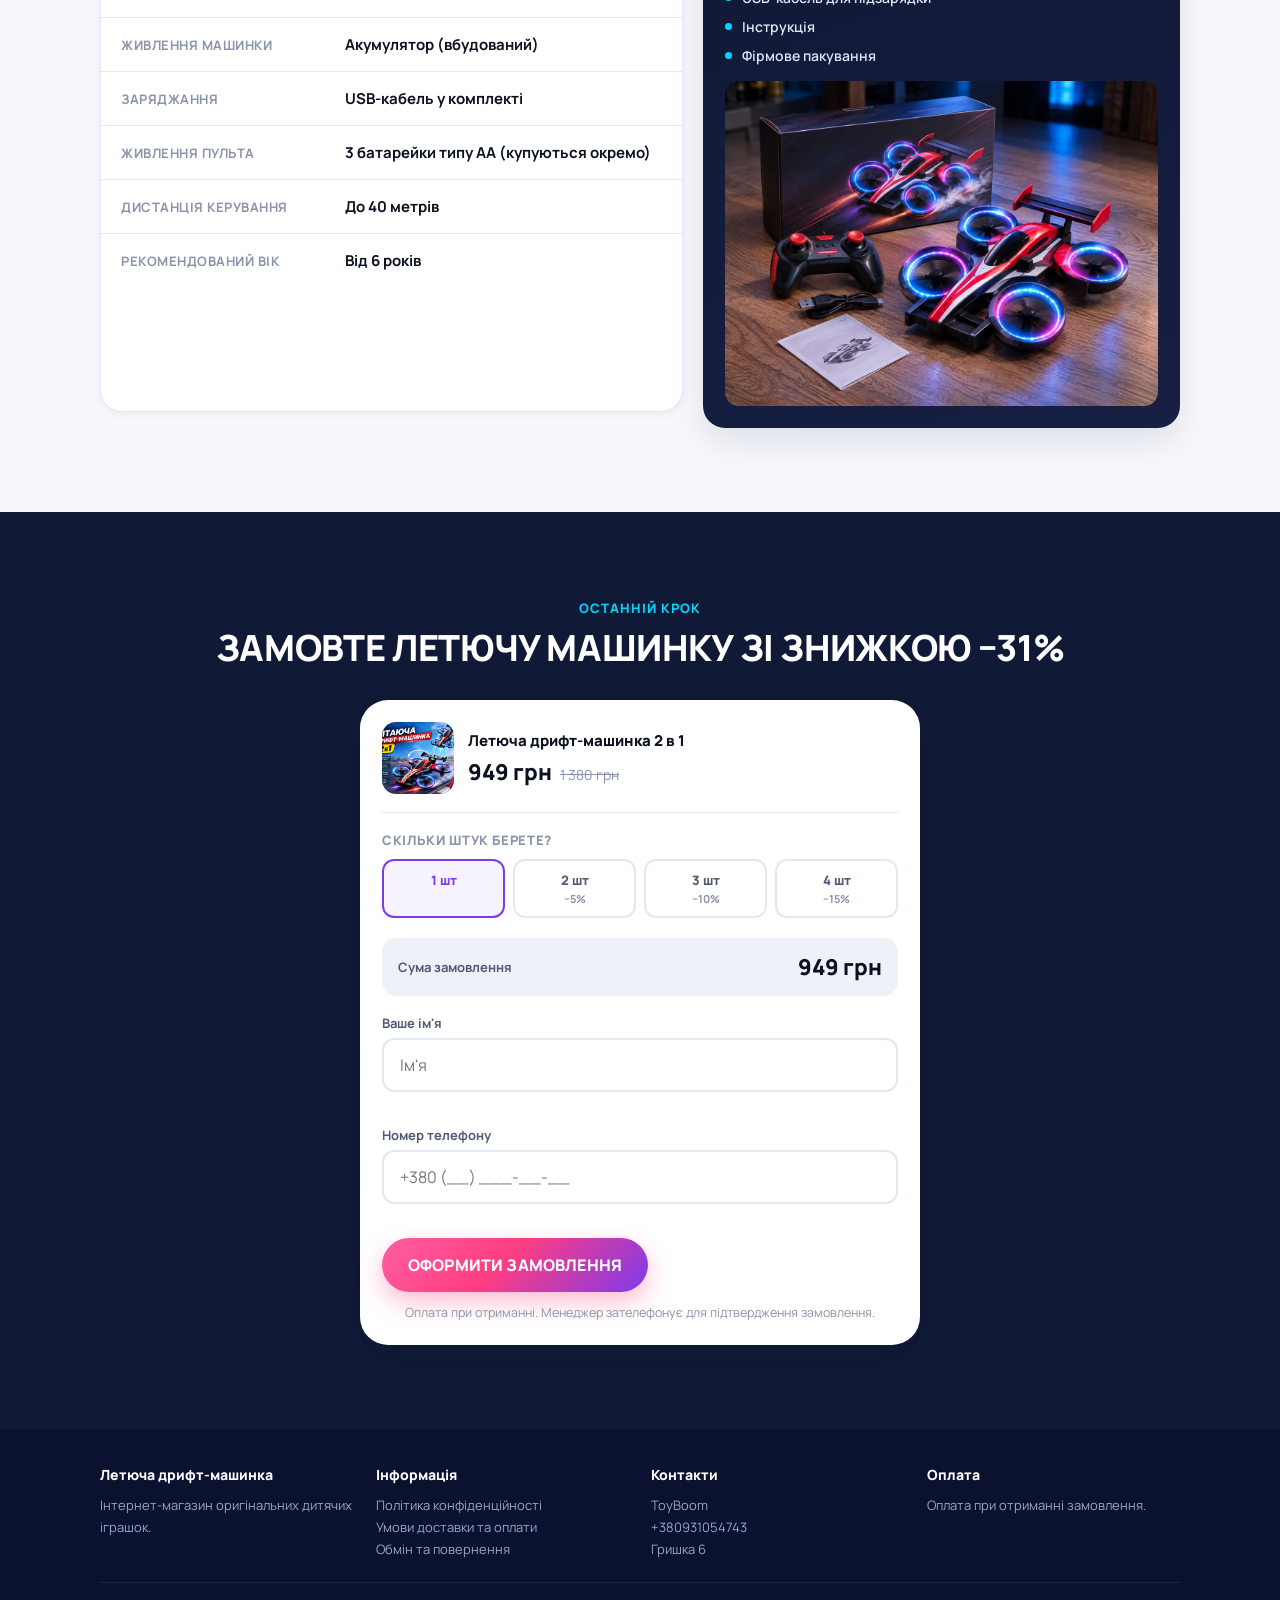
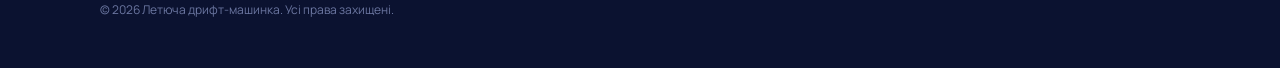
==== commit c435db96: "Remove promotional and delivery sections from index.html Removed promotional banners and delivery st" ====
--- a/index.html
+++ b/index.html
@@ -63,12 +63,6 @@
 </head>
 <body>
 
-<div class="topbar">
-  <div class="container">
-    <span>🔥 <strong>Знижка −31%</strong> діє обмежений час · Оплата при отриманні</span>
-  </div>
-</div>
-
 <!-- ======================= HERO ======================= -->
 <header class="hero" id="top">
   <div class="container hero-grid">
@@ -251,61 +245,6 @@
   </div>
 </section>
 
-<!-- ======================= BLOCK 6: BUNDLES ======================= -->
-<section class="section-pad" style="background:var(--surface-alt)" id="bundles">
-  <div class="container">
-    <div class="section-head reveal">
-      <span class="eyebrow">Вигідна пропозиція</span>
-      <h2 class="section-title">БЕРИ БІЛЬШЕ — ПЛАТИ МЕНШЕ</h2>
-      <p class="section-sub">Оберіть кількість — підсумкова сума розрахується автоматично.</p>
-    </div>
-    <div class="bundle-grid reveal" id="bundleGrid" role="group" aria-label="Вибір кількості">
-      <!-- заповнюється JS із #qtyData, розмітка нижче — фолбек без JS -->
-    </div>
-    <template id="qtyCardTpl">
-      <button type="button" class="qty-card js-qty-card" data-qty="">
-        <span class="qty-badge-pop" hidden>ПОПУЛЯРНИЙ ВИБІР</span>
-        <span class="qty-left">
-          <span class="qty-radio" aria-hidden="true"></span>
-          <span>
-            <span class="qty-count"></span><br>
-            <span class="qty-save"></span>
-          </span>
-        </span>
-        <span class="qty-right">
-          <span class="qty-total"></span>
-          <span class="qty-each"></span>
-        </span>
-      </button>
-    </template>
-  </div>
-</section>
-
-<!-- ======================= BLOCK 7: DELIVERY ======================= -->
-<section class="section-pad" id="delivery">
-  <div class="container">
-    <div class="section-head reveal">
-      <span class="eyebrow">Як це працює</span>
-      <h2 class="section-title">ЗАМОВЛЯЙТЕ ЛЕГКО ТА ЗРУЧНО</h2>
-    </div>
-    <div class="steps-grid">
-      <div class="step-card reveal">
-        <span class="step-num">1</span>
-        <div><h3>Залишаєте заявку</h3><p>Заповнюєте коротку форму на сайті — ім'я та номер телефону.</p></div>
-      </div>
-      <div class="step-card reveal">
-        <span class="step-num">2</span>
-        <div><h3>Менеджер телефонує</h3><p>Підтверджуємо кількість, адресу доставки та відповідаємо на запитання.</p></div>
-      </div>
-      <div class="step-card reveal">
-        <span class="step-num">3</span>
-        <div><h3>Отримуєте та оплачуєте</h3><p>Забираєте замовлення у відділенні та оплачуєте при отриманні.</p></div>
-      </div>
-    </div>
-    <p class="cod-note reveal">💳 <span>Оплата готівкою або карткою безпосередньо при отриманні посилки — передоплата не потрібна.</span></p>
-  </div>
-</section>
-
 <!-- ======================= BLOCK 8: ORDER FORM ======================= -->
 <section class="section-pad order-section" id="order">
   <div class="container">
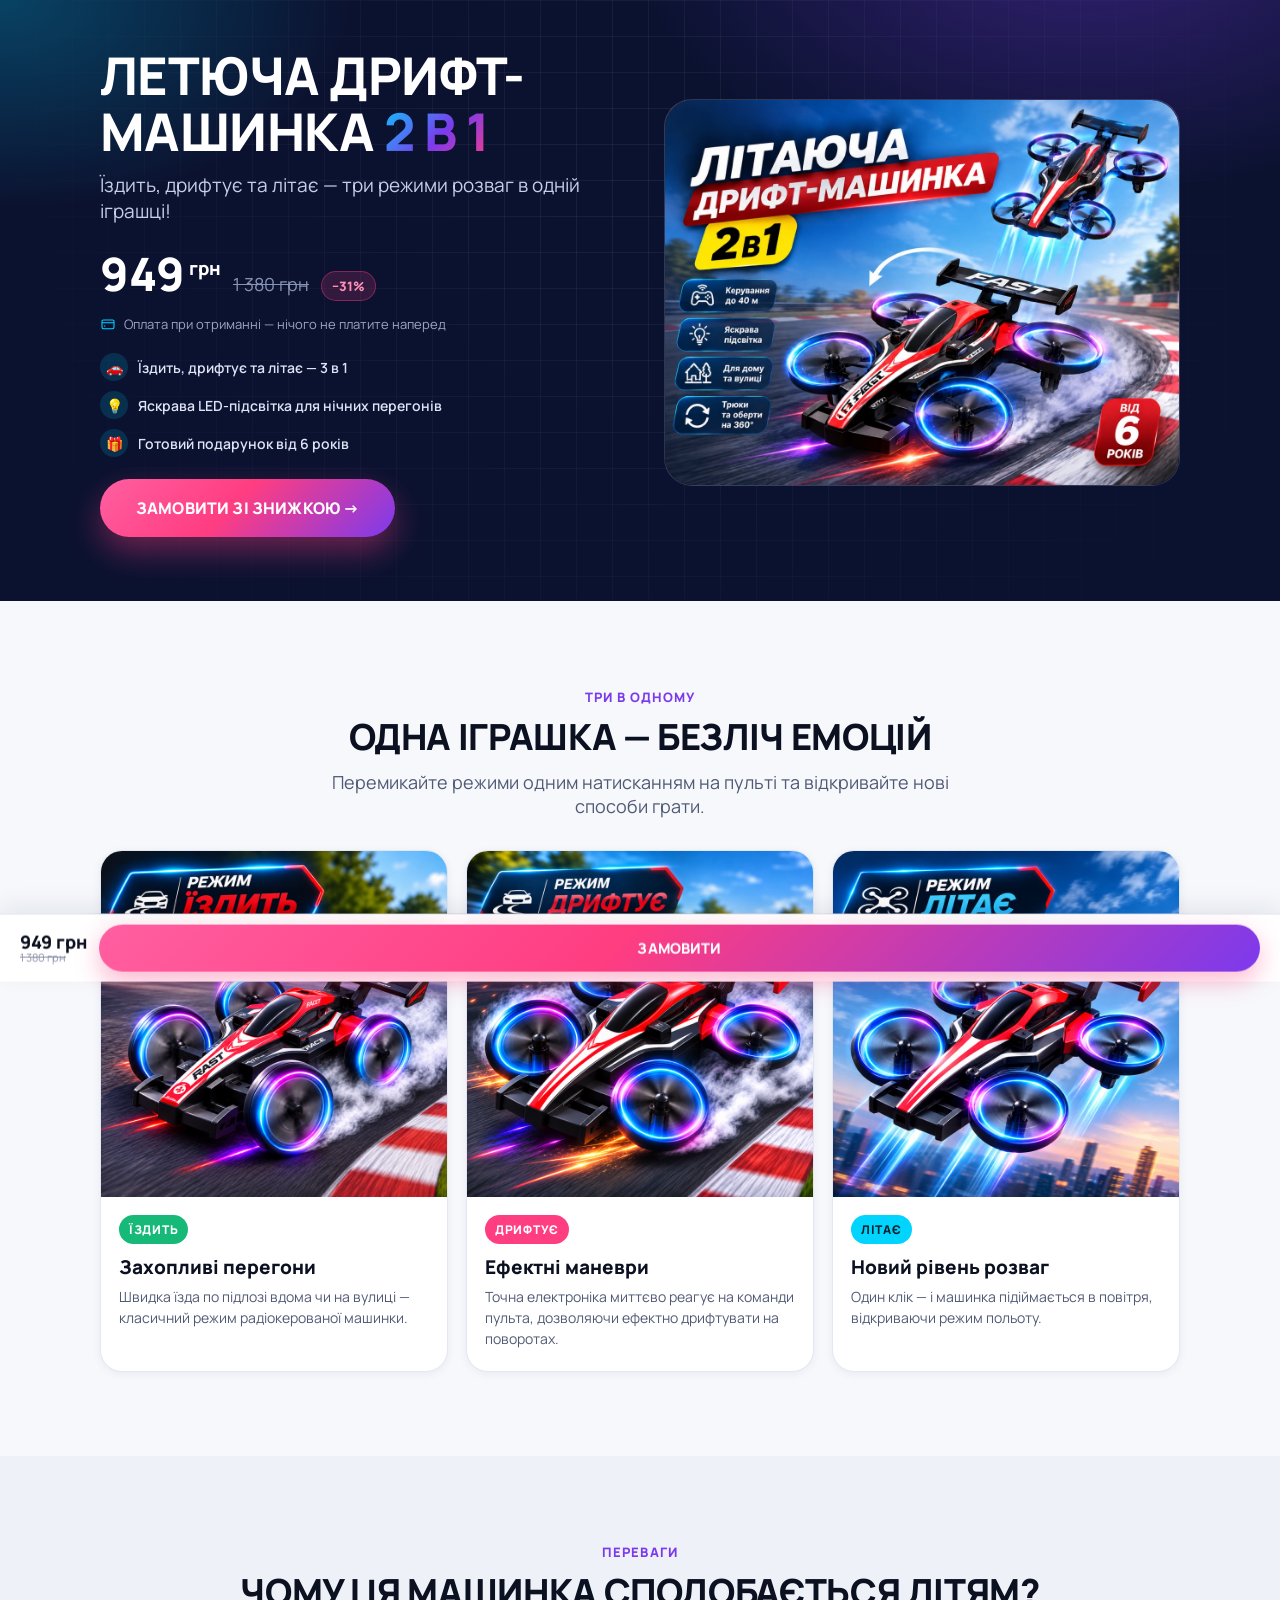
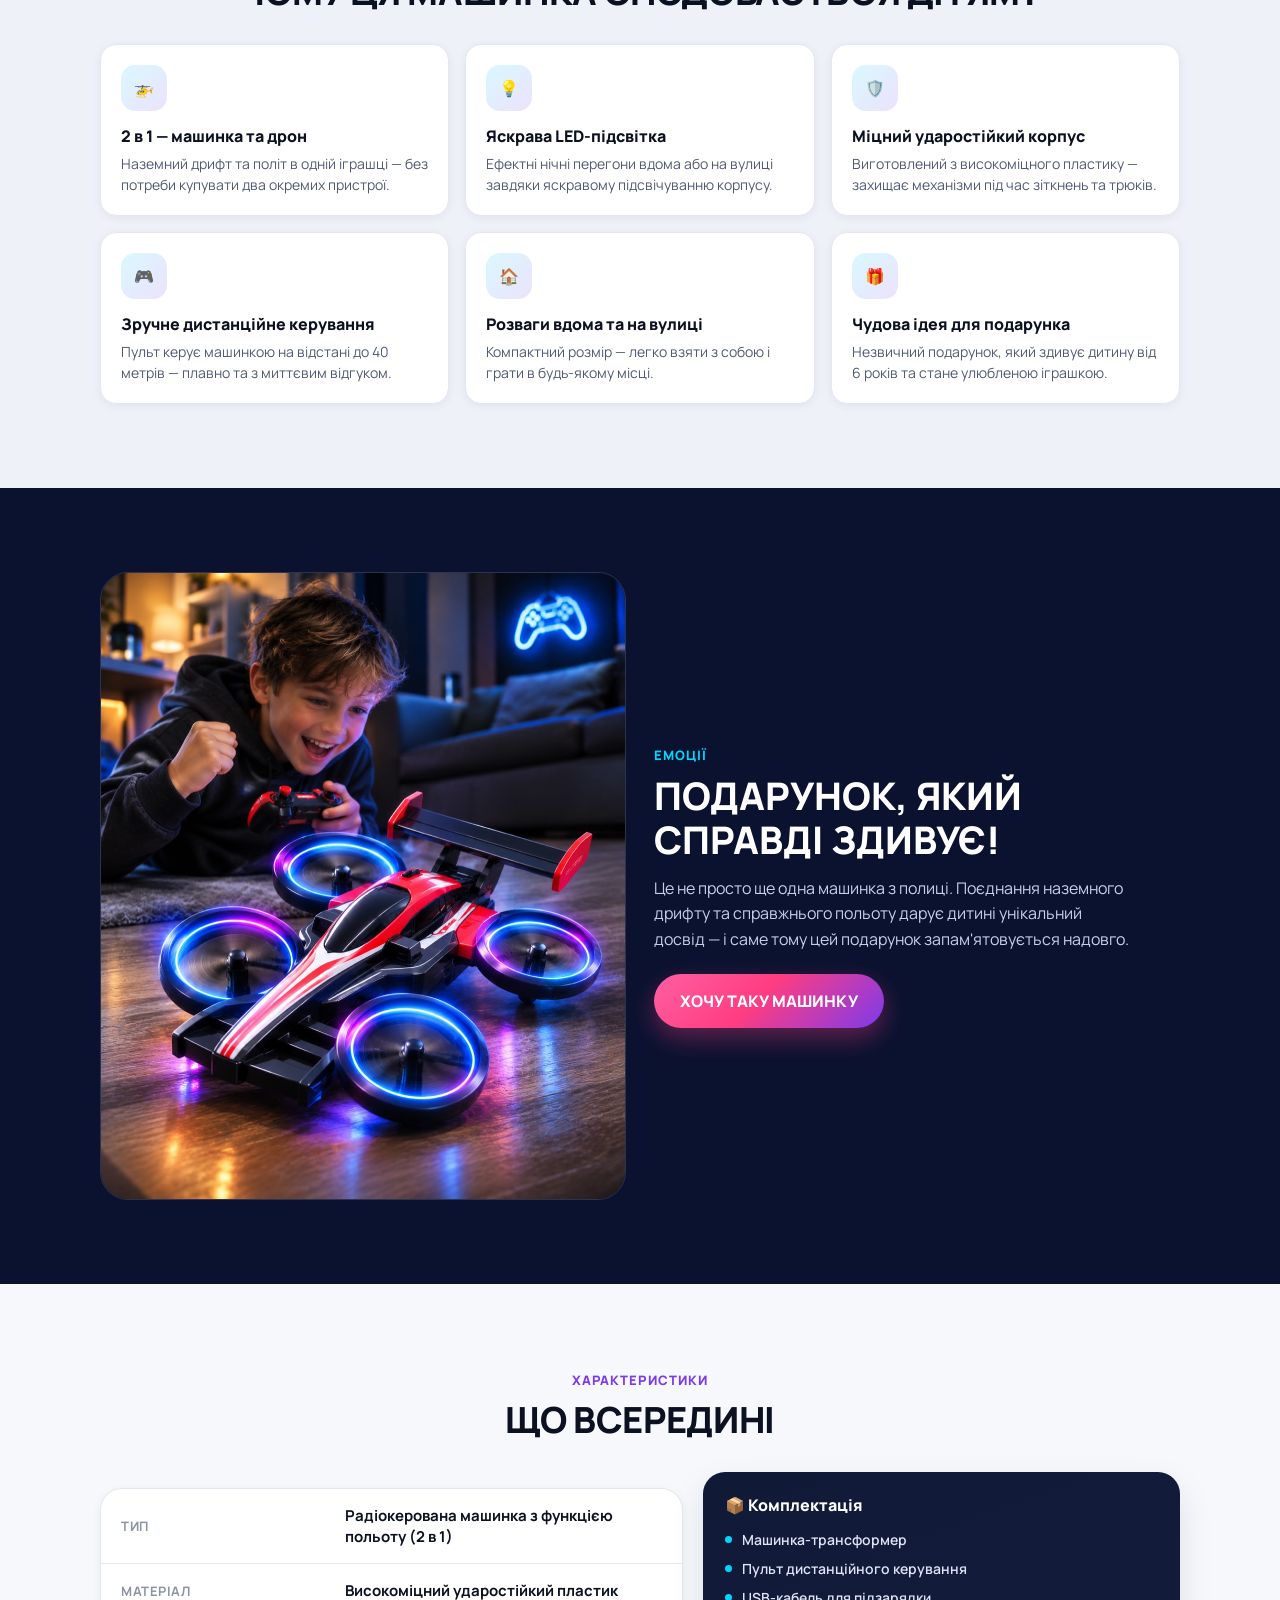
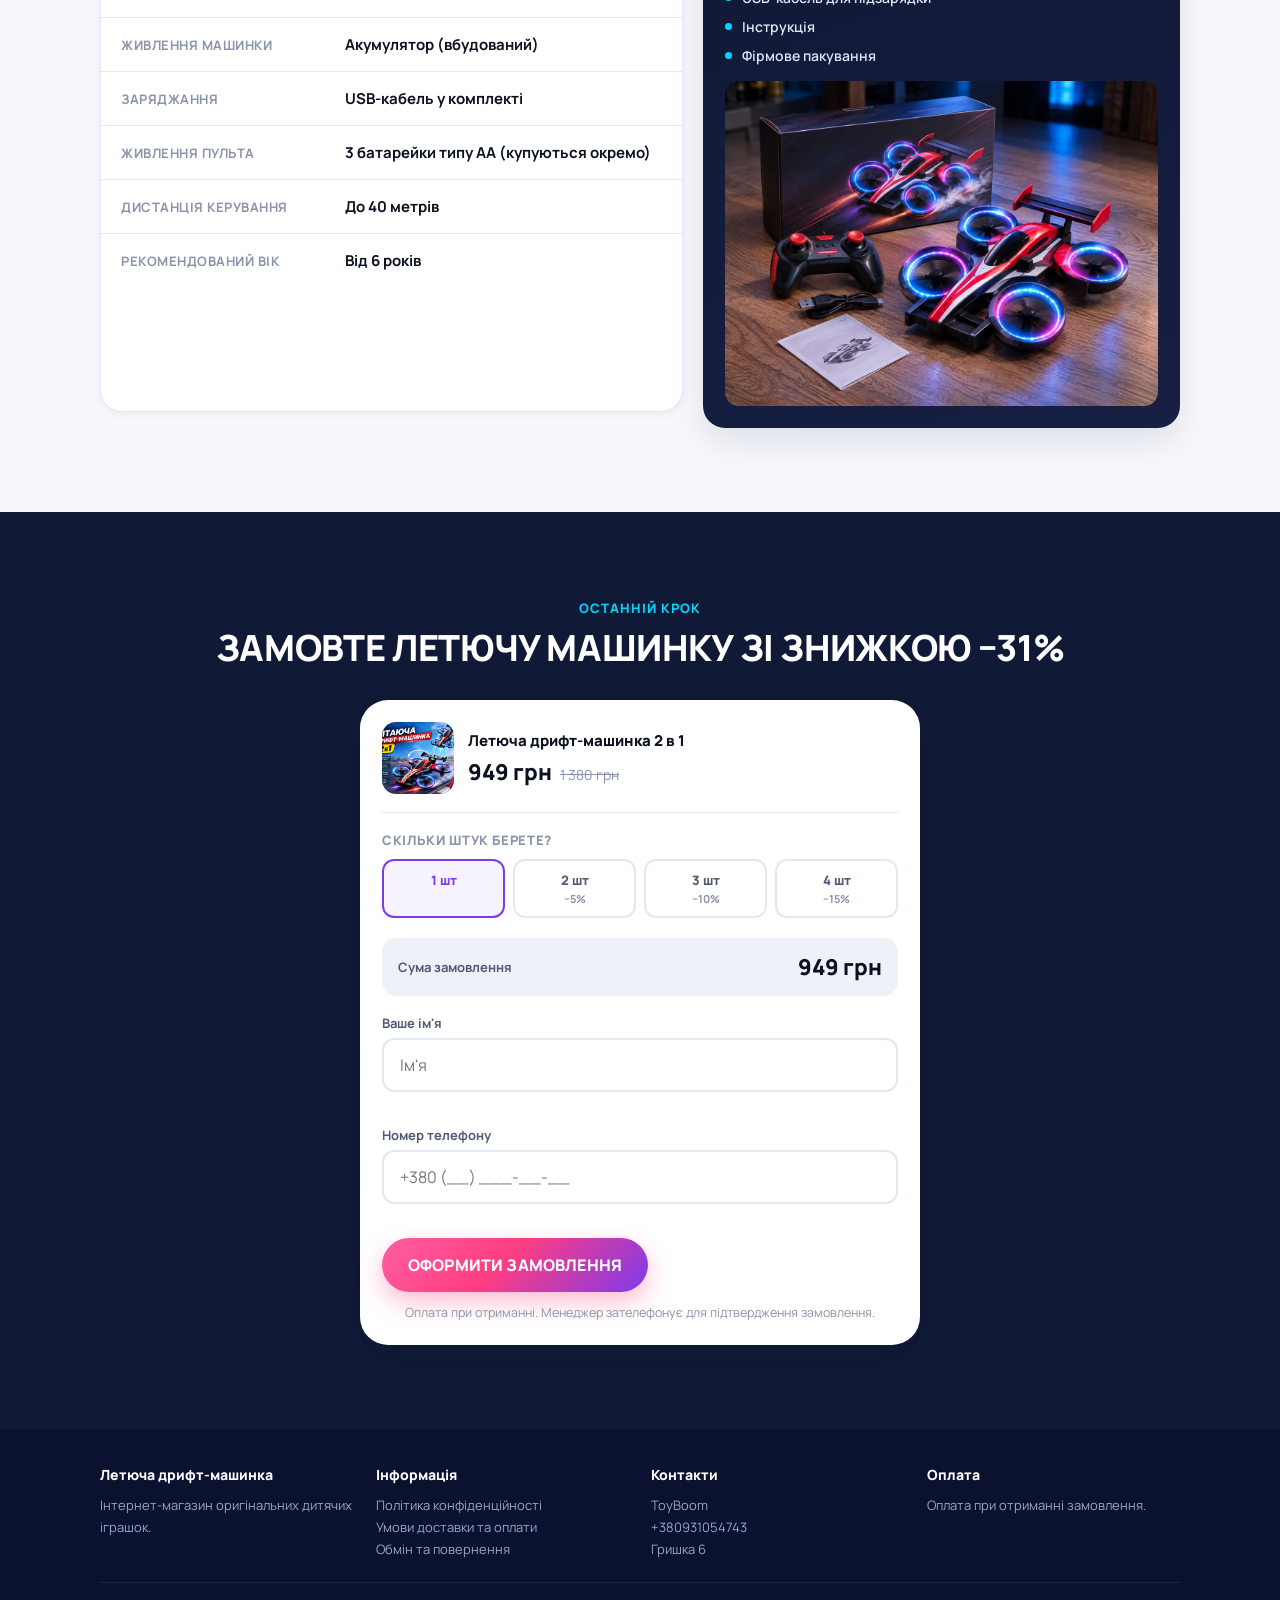
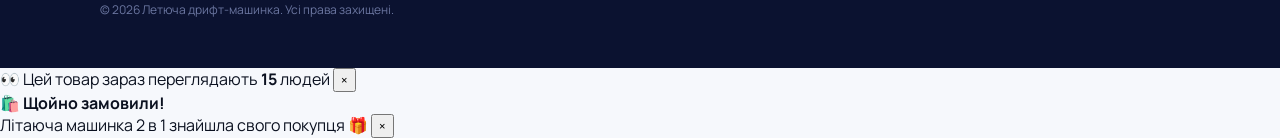
==== commit efb9407c: "Add social proof toasts for product visibility" ====
--- a/index.html
+++ b/index.html
@@ -357,6 +357,20 @@
   <a href="#order" class="btn btn-cta js-cta" data-cta="sticky" style="flex:1">ЗАМОВИТИ</a>
 </div>
 
+<!-- ======================= SOCIAL PROOF TOASTS ======================= -->
+<div class="social-proof-stack" id="socialProofStack" aria-live="polite">
+  <div class="social-toast" id="toastViewers">
+    <span class="social-toast-ico">👀</span>
+    <span class="social-toast-text">Цей товар зараз переглядають <strong>15</strong> людей</span>
+    <button type="button" class="social-toast-close" aria-label="Закрити повідомлення">×</button>
+  </div>
+  <div class="social-toast" id="toastPurchase">
+    <span class="social-toast-ico">🛍️</span>
+    <span class="social-toast-text"><strong>Щойно замовили!</strong><br>Літаюча машинка 2 в 1 знайшла свого покупця 🎁</span>
+    <button type="button" class="social-toast-close" aria-label="Закрити повідомлення">×</button>
+  </div>
+</div>
+
 <script src="assets/js/main.js" defer></script>
 </body>
 </html>
